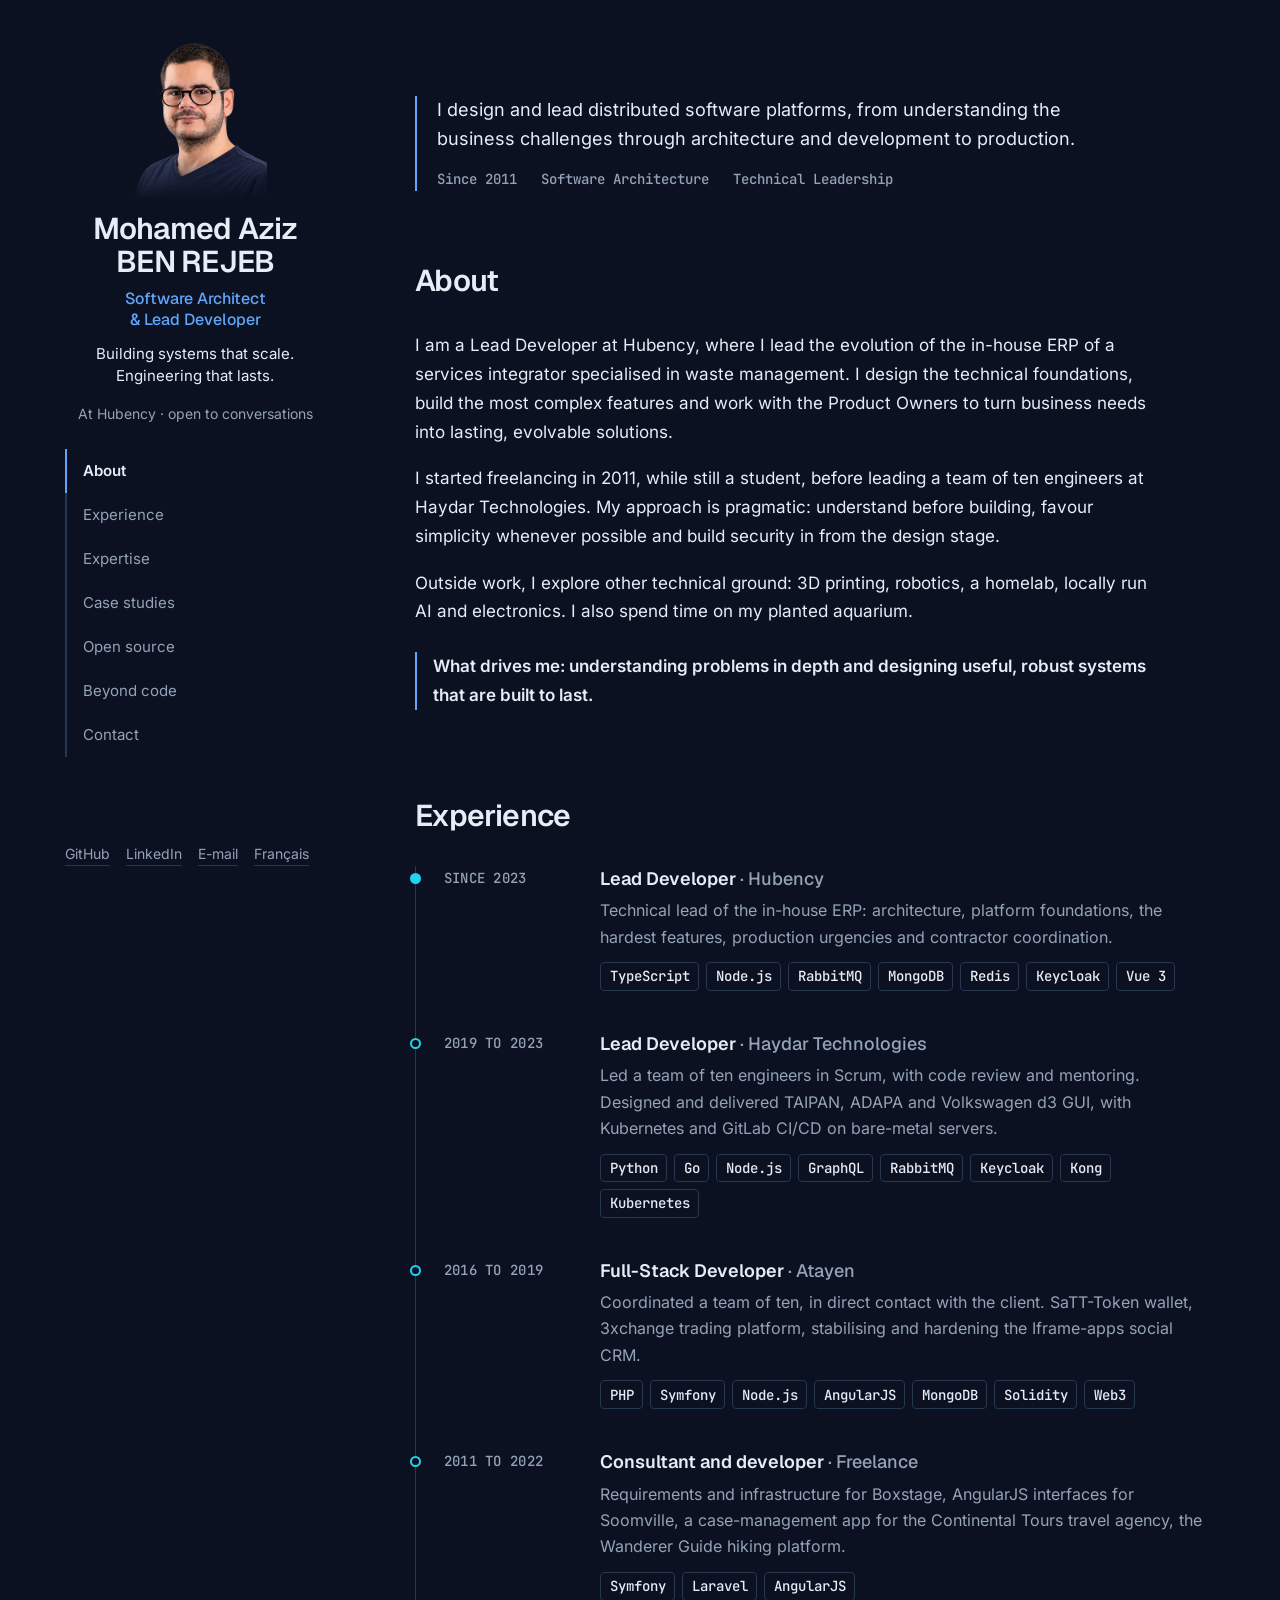
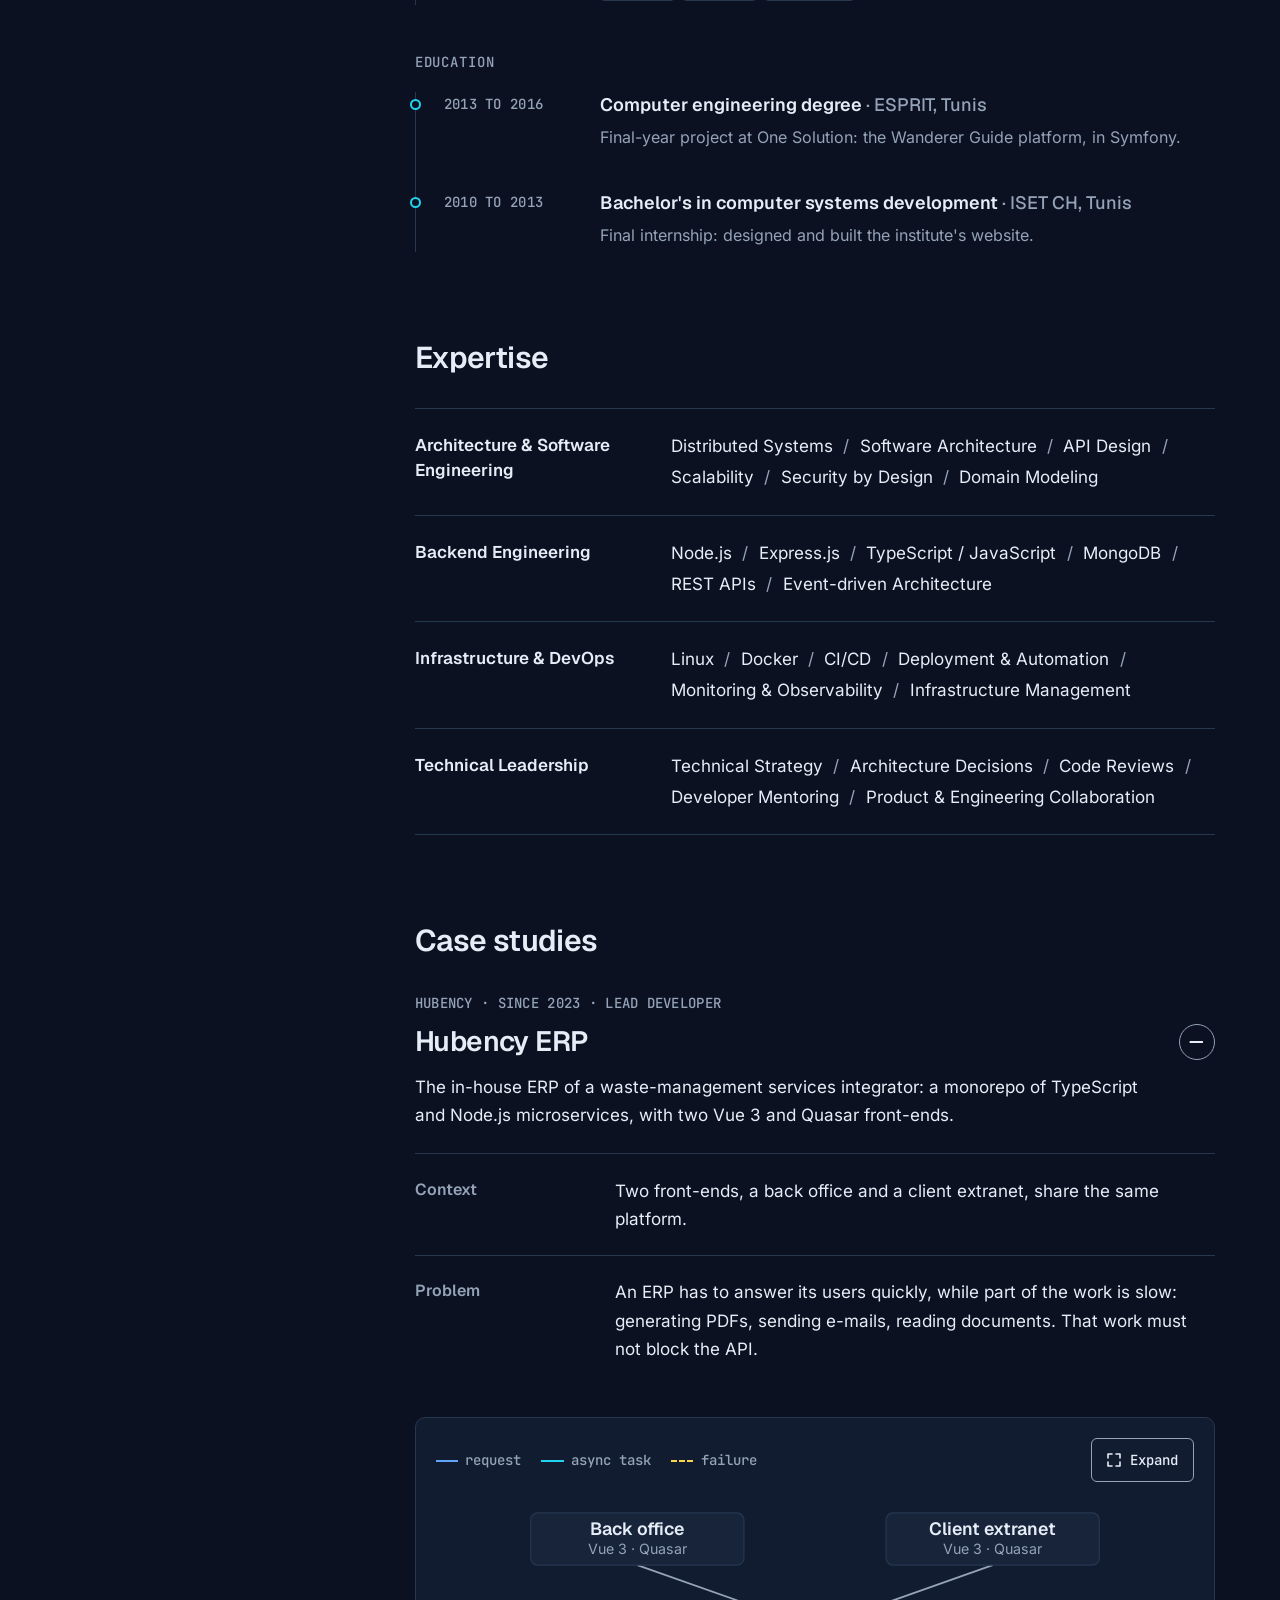
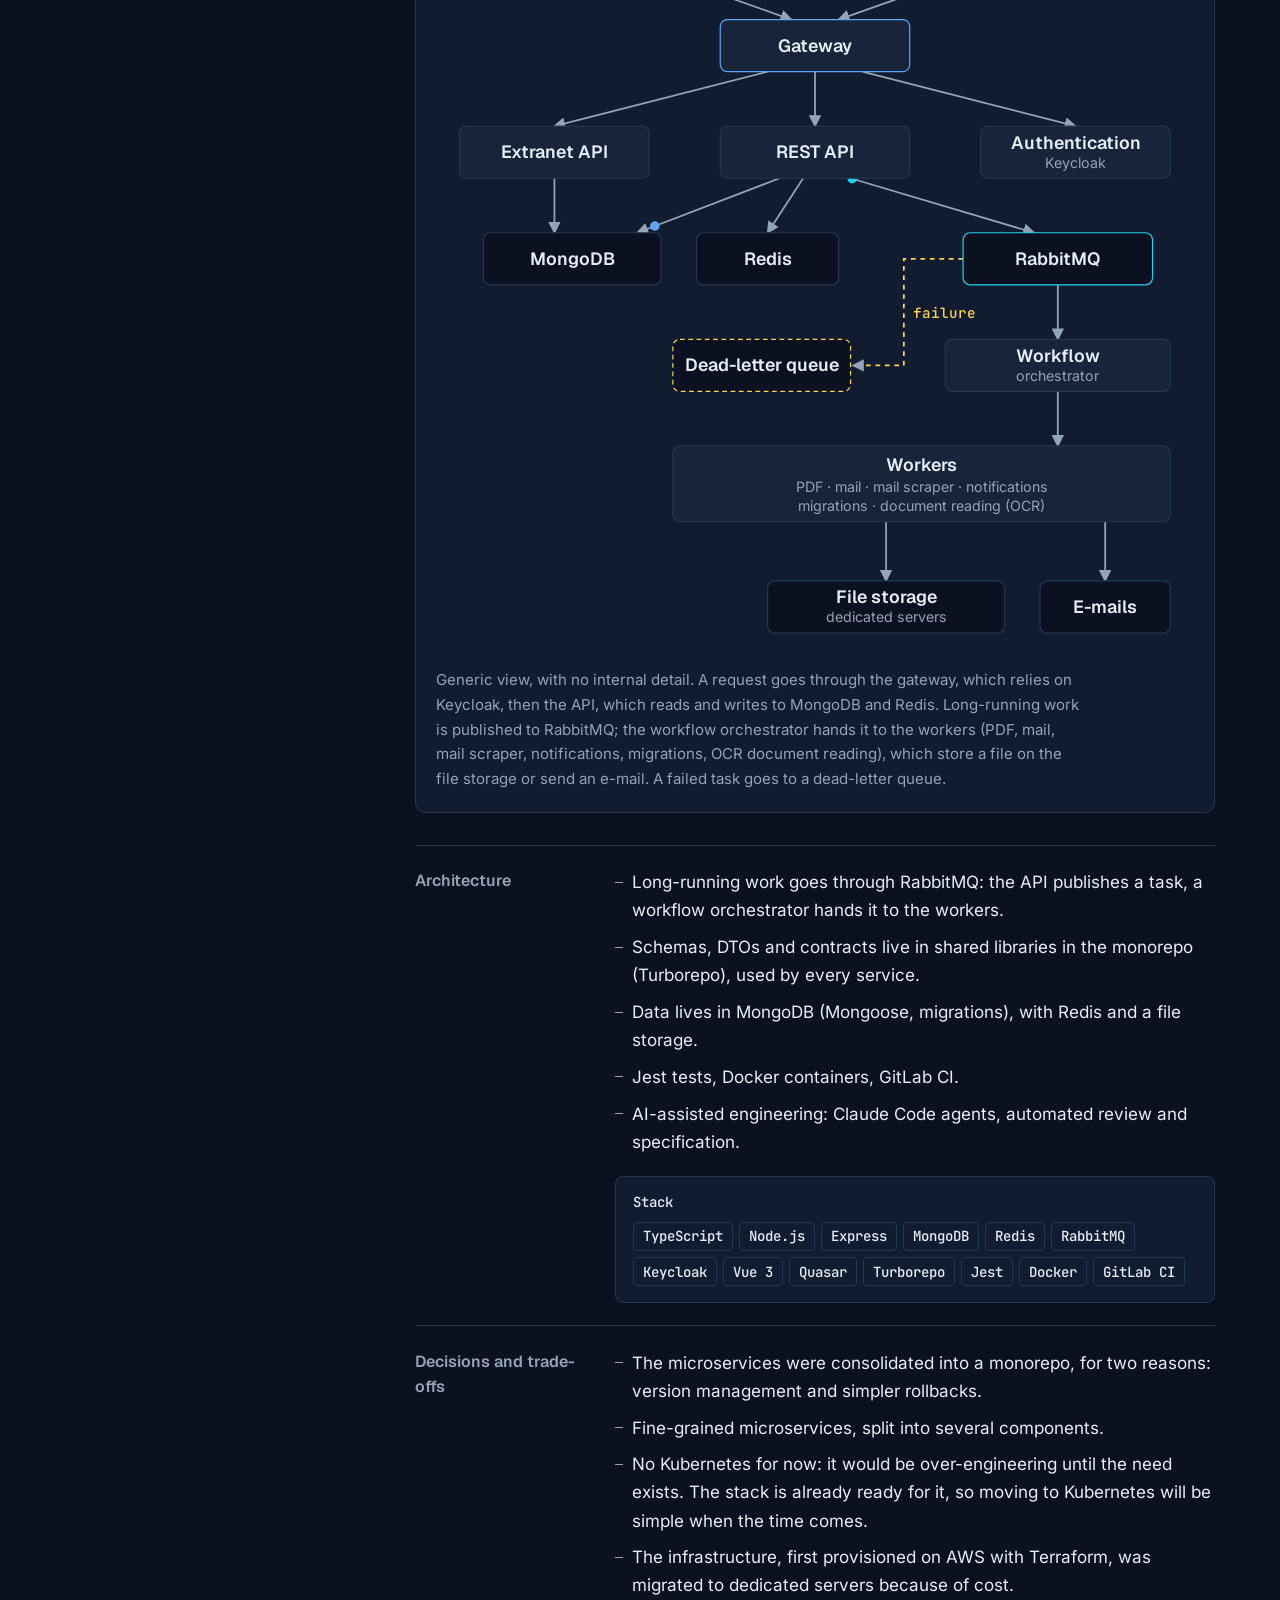
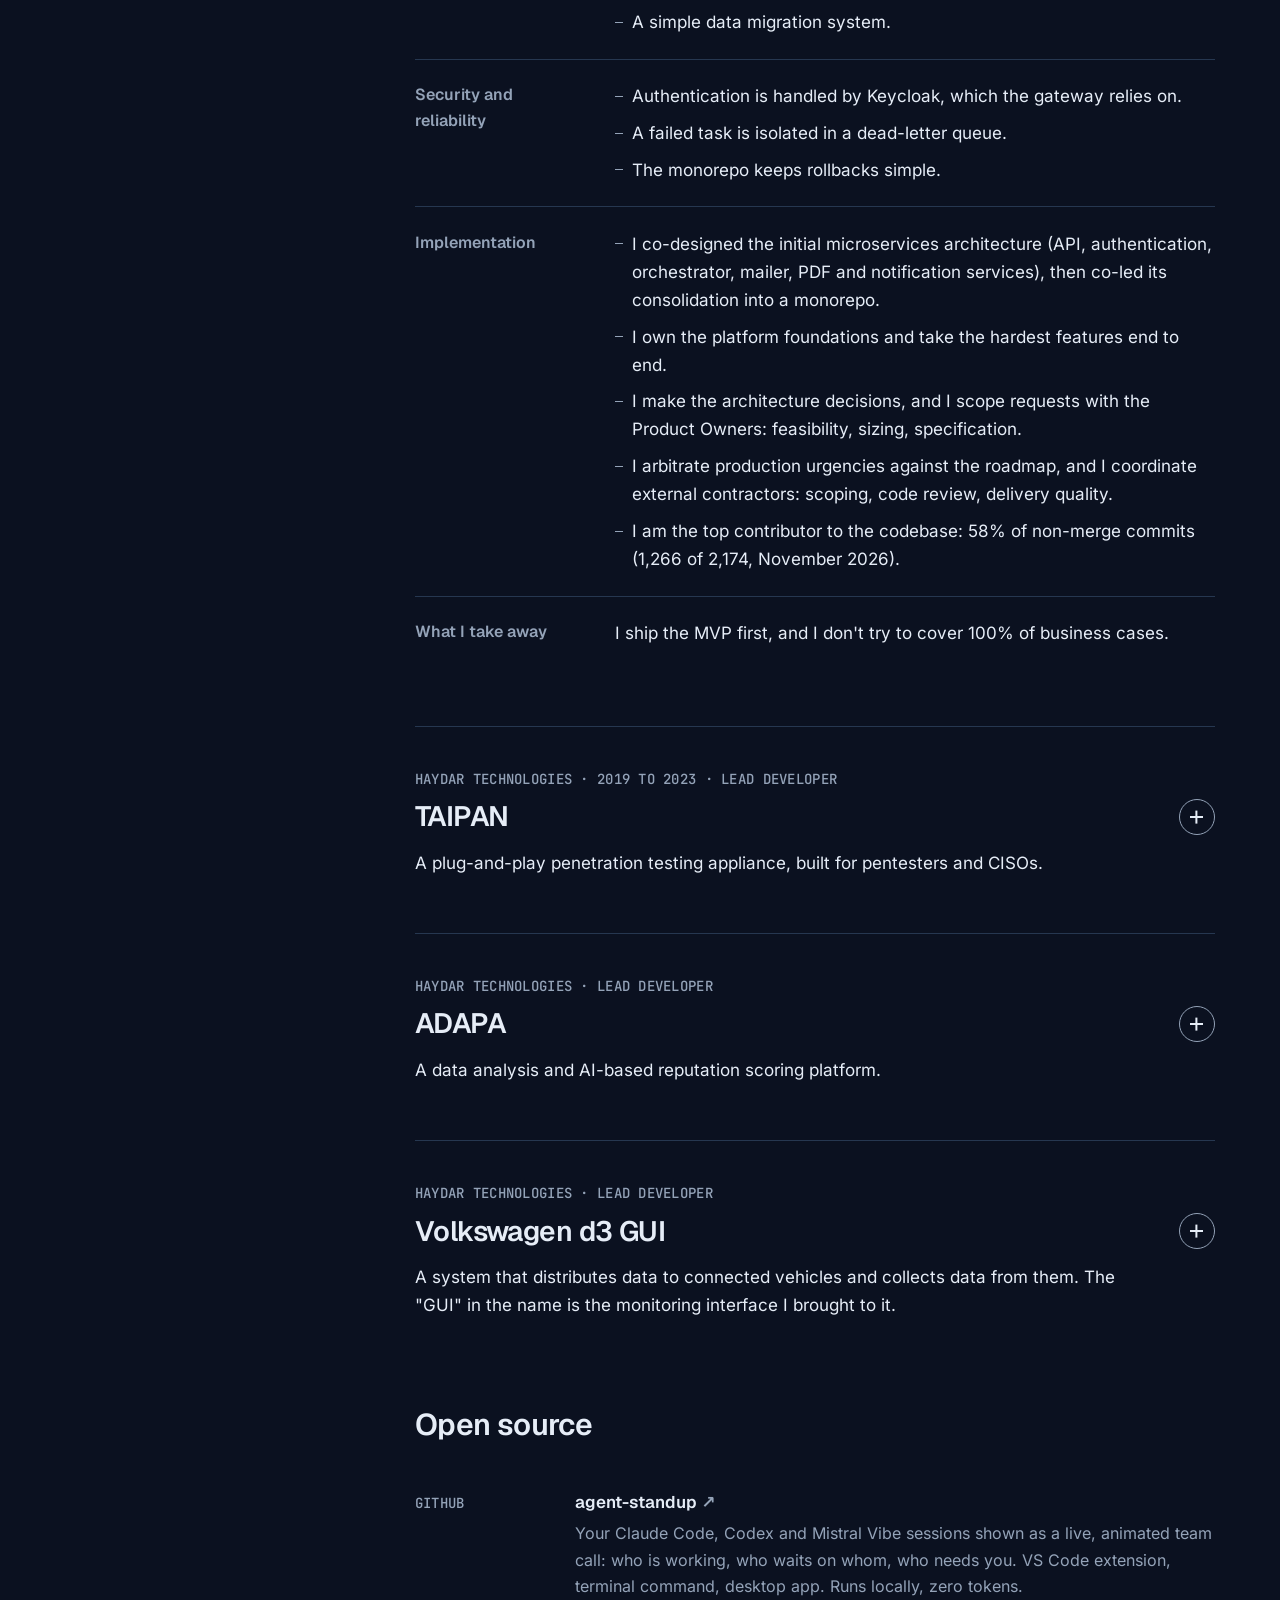
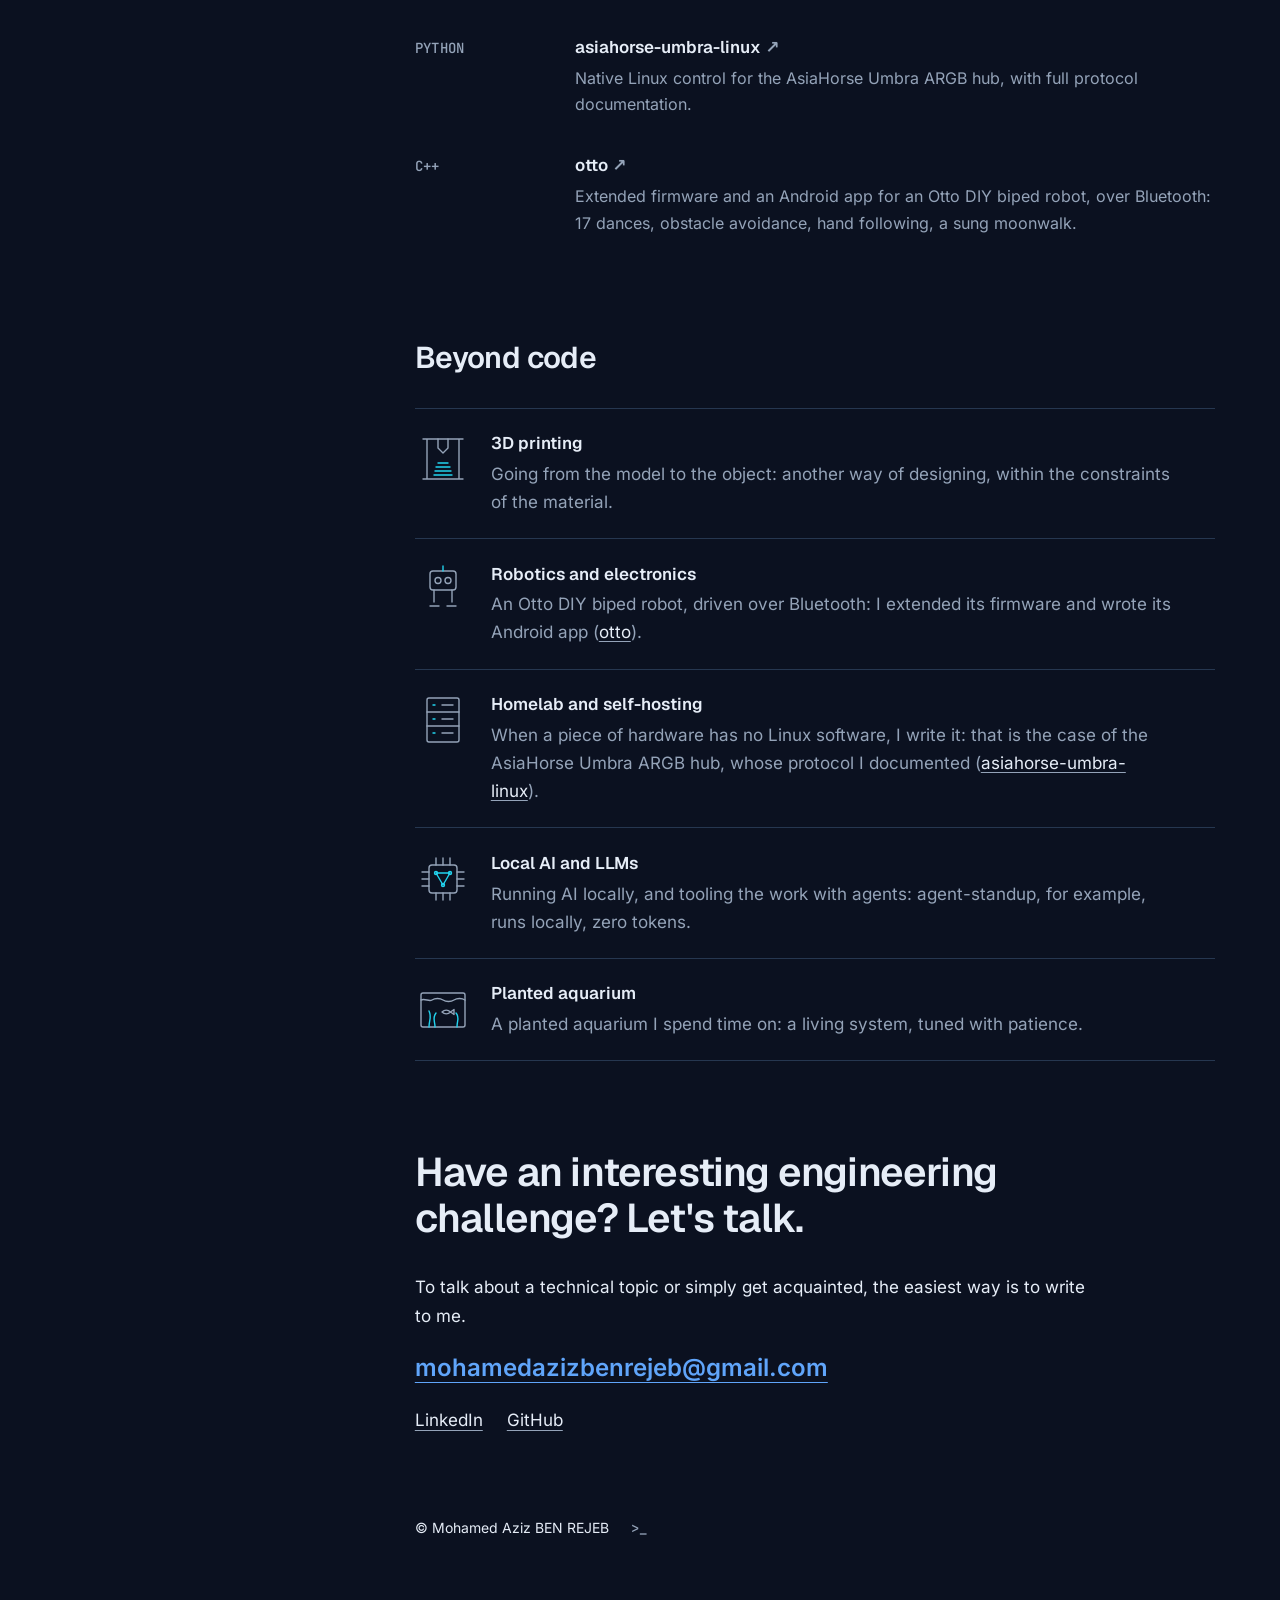
==== en/index.html @ cd6c84b9 "Site azizbr.fr" ====
<!doctype html> <html lang="en"> <head> <meta charset="utf-8"> <meta name="viewport" content="width=device-width,initial-scale=1"> <title>Mohamed Aziz BEN REJEB, Software Architect &amp; Lead Developer</title> <meta name="description" content="Software Architect &amp; Lead Developer based in Île-de-France, France. I design and lead distributed software platforms, from business challenges to production."> <link rel="canonical" href="https://azizbr.fr/en/"> <link rel="alternate" hreflang="fr" href="https://azizbr.fr/"> <link rel="alternate" hreflang="en" href="https://azizbr.fr/en/"> <link rel="alternate" hreflang="x-default" href="https://azizbr.fr/"> <meta property="og:type" content="website"> <meta property="og:locale" content="en_US"> <meta property="og:locale:alternate" content="fr_FR"> <meta property="og:url" content="https://azizbr.fr/en/"> <meta property="og:title" content="Mohamed Aziz BEN REJEB, Software Architect &amp; Lead Developer"> <meta property="og:description" content="Building systems that scale. Engineering that lasts. I design and lead distributed software platforms, from understanding the business challenges through architecture and development to production."> <meta property="og:image" content="https://azizbr.fr/img/og.png"> <meta property="og:image:width" content="1200"> <meta property="og:image:height" content="630"> <meta name="twitter:card" content="summary_large_image"> <meta name="theme-color" content="#0B1120"> <link rel="icon" href="../favicon.svg" type="image/svg+xml"> <link rel="preload" href="../fonts/inter.woff2" as="font" type="font/woff2" crossorigin> <link rel="stylesheet" href="../css/site.css"> <script>document.documentElement.classList.add("js")</script> <script type="module" src="../js/site.js"></script> <script type="application/ld+json"> {"@context":"https://schema.org","@type":"Person","name":"Mohamed Aziz BEN REJEB","jobTitle":"Software Architect & Lead Developer","url":"https://azizbr.fr/en/","email":"mailto:mohamedazizbenrejeb@gmail.com","address":{"@type":"PostalAddress","addressRegion":"Île-de-France","addressCountry":"FR"},"sameAs":["https://www.linkedin.com/in/mohamed-aziz-ben-rejeb","https://github.com/mohamedaziz"]} </script> </head> <body> <a class="evitement" href="#contenu">Skip to content</a> <div class="barre-mobile"> <a class="nom-court" href="#haut">Aziz BEN&nbsp;REJEB</a> <button class="menu" type="button" aria-expanded="false" aria-controls="sections">Menu</button> </div> <div class="page"> <header class="colonne-gauche" id="haut"> <img class="portrait" src="../img/portrait.webp" alt="Portrait of Mohamed Aziz BEN REJEB" width="360" height="400" fetchpriority="high"> <h1>Mohamed Aziz BEN&nbsp;REJEB</h1> <p class="titre">Software Architect &amp; Lead Developer</p> <p class="slogan">Building systems that scale. Engineering that lasts.</p> <p class="pitch">I design and lead distributed software platforms, from understanding the business challenges through architecture and development to production.</p> <ul class="reperes" aria-label="Milestones"><li>Since 2011</li><li>Software Architecture</li><li>Technical Leadership</li></ul> <p class="situation">At Hubency · open to conversations</p> <nav class="nav" aria-label="Sections"> <ul id="sections"> <li><a href="#a-propos">About</a></li> <li><a href="#experience">Experience</a></li> <li><a href="#expertise">Expertise</a></li> <li><a href="#etudes">Case studies</a></li> <li><a href="#open-source">Open source</a></li> <li><a href="#hors-code">Beyond code</a></li> <li><a href="#contact">Contact</a></li> </ul> </nav> <ul class="reseaux" aria-label="Find me"> <li><a href="https://github.com/mohamedaziz" rel="me"><span>GitHub</span></a></li> <li><a href="https://www.linkedin.com/in/mohamed-aziz-ben-rejeb" rel="me"><span>LinkedIn</span></a></li> <li><a href="mailto:mohamedazizbenrejeb@gmail.com"><span>E-mail</span></a></li> <li><a href="../" hreflang="fr" lang="fr"><span>Français</span></a></li> </ul> </header> <main id="contenu"> <div class="chapeau"> <p class="pitch">I design and lead distributed software platforms, from understanding the business challenges through architecture and development to production.</p> <ul class="reperes" aria-label="Milestones"><li>Since 2011</li><li>Software Architecture</li><li>Technical Leadership</li></ul> </div> <section id="a-propos" aria-labelledby="t-a-propos"> <h2 id="t-a-propos">About</h2> <div class="a-propos"> <div class="prose"> <p>I am a Lead Developer at Hubency, where I lead the evolution of the in-house ERP of a services integrator specialised in waste management. I design the technical foundations, build the most complex features and work with the Product Owners to turn business needs into lasting, evolvable solutions.</p> <p>I started freelancing in 2011, while still a student, before leading a team of ten engineers at Haydar Technologies. My approach is pragmatic: understand before building, favour simplicity whenever possible and build security in from the design stage.</p> <p>Outside work, I explore other technical ground: 3D printing, robotics, a homelab, locally run AI and electronics. I also spend time on my planted aquarium.</p> <p class="moteur">What drives me: understanding problems in depth and designing useful, robust systems that are built to last.</p> </div> </div> </section> <section id="experience" aria-labelledby="t-experience"> <h2 class="revele" id="t-experience">Experience</h2> <ol class="timeline"> <li class="etape revele"> <p class="dates">Since 2023</p> <div> <h3>Lead Developer <span class="org">· Hubency</span></h3> <p class="desc">Technical lead of the in-house ERP: architecture, platform foundations, the hardest features, production urgencies and contractor coordination.</p> <ul class="tags" aria-label="Technologies"><li>TypeScript</li><li>Node.js</li><li>RabbitMQ</li><li>MongoDB</li><li>Redis</li><li>Keycloak</li><li>Vue 3</li></ul> </div> </li> <li class="etape revele"> <p class="dates">2019 to 2023</p> <div> <h3>Lead Developer <span class="org">· Haydar Technologies</span></h3> <p class="desc">Led a team of ten engineers in Scrum, with code review and mentoring. Designed and delivered TAIPAN, ADAPA and Volkswagen d3 GUI, with Kubernetes and GitLab CI/CD on bare-metal servers.</p> <ul class="tags" aria-label="Technologies"><li>Python</li><li>Go</li><li>Node.js</li><li>GraphQL</li><li>RabbitMQ</li><li>Keycloak</li><li>Kong</li><li>Kubernetes</li></ul> </div> </li> <li class="etape revele"> <p class="dates">2016 to 2019</p> <div> <h3>Full-Stack Developer <span class="org">· Atayen</span></h3> <p class="desc">Coordinated a team of ten, in direct contact with the client. SaTT-Token wallet, 3xchange trading platform, stabilising and hardening the Iframe-apps social CRM.</p> <ul class="tags" aria-label="Technologies"><li>PHP</li><li>Symfony</li><li>Node.js</li><li>AngularJS</li><li>MongoDB</li><li>Solidity</li><li>Web3</li></ul> </div> </li> <li class="etape revele"> <p class="dates">2011 to 2022</p> <div> <h3>Consultant and developer <span class="org">· Freelance</span></h3> <p class="desc">Requirements and infrastructure for Boxstage, AngularJS interfaces for Soomville, a case-management app for the Continental Tours travel agency, the Wanderer Guide hiking platform.</p> <ul class="tags" aria-label="Technologies"><li>Symfony</li><li>Laravel</li><li>AngularJS</li></ul> </div> </li> </ol> <p class="sous-titre revele">Education</p> <ol class="timeline"> <li class="etape revele"> <p class="dates">2013 to 2016</p> <div> <h3>Computer engineering degree <span class="org">· ESPRIT, Tunis</span></h3> <p class="desc">Final-year project at One Solution: the Wanderer Guide platform, in Symfony.</p> </div> </li> <li class="etape revele"> <p class="dates">2010 to 2013</p> <div> <h3>Bachelor's in computer systems development <span class="org">· ISET CH, Tunis</span></h3> <p class="desc">Final internship: designed and built the institute's website.</p> </div> </li> </ol> </section> <section id="expertise" aria-labelledby="t-expertise"> <h2 class="revele" id="t-expertise">Expertise</h2> <div class="domaines"> <div class="domaine revele"> <h3>Architecture &amp; Software Engineering</h3> <ul class="savoirs"><li>Distributed Systems</li><li>Software Architecture</li><li>API Design</li><li>Scalability</li><li>Security by Design</li><li>Domain Modeling</li></ul> </div> <div class="domaine revele"> <h3>Backend Engineering</h3> <ul class="savoirs"><li>Node.js</li><li>Express.js</li><li>TypeScript / JavaScript</li><li>MongoDB</li><li>REST APIs</li><li>Event-driven Architecture</li></ul> </div> <div class="domaine revele"> <h3>Infrastructure &amp; DevOps</h3> <ul class="savoirs"><li>Linux</li><li>Docker</li><li>CI/CD</li><li>Deployment &amp; Automation</li><li>Monitoring &amp; Observability</li><li>Infrastructure Management</li></ul> </div> <div class="domaine revele"> <h3>Technical Leadership</h3> <ul class="savoirs"><li>Technical Strategy</li><li>Architecture Decisions</li><li>Code Reviews</li><li>Developer Mentoring</li><li>Product &amp; Engineering Collaboration</li></ul> </div> </div> </section> <section id="etudes" aria-labelledby="t-etudes"> <h2 class="revele" id="t-etudes">Case studies</h2> <article class="cas revele" aria-labelledby="t-erp"> <div class="cas-entete"> <span class="dates">Hubency · since 2023 · Lead Developer</span> <h3 id="t-erp"><button class="bascule" type="button" aria-expanded="true" aria-controls="cas-erp" data-ouvert>Hubency ERP<span class="signe" aria-hidden="true"></span></button></h3> <p>The in-house ERP of a waste-management services integrator: a monorepo of TypeScript and Node.js microservices, with two Vue&nbsp;3 and Quasar front-ends.</p> </div> <div class="cas-detail" id="cas-erp"> <div class="cas-interieur"> <div class="rubrique revele"> <h4>Context</h4> <div> <p>Two front-ends, a back office and a client extranet, share the same platform.</p> </div> </div> <div class="rubrique revele"> <h4>Problem</h4> <div> <p>An ERP has to answer its users quickly, while part of the work is slow: generating PDFs, sending e-mails, reading documents. That work must not block the API.</p> </div> </div> <figure class="schema revele"> <div class="schema-haut"> <div class="legende" aria-hidden="true"> <span class="l-req">request</span><span class="l-async">async task</span><span class="l-echec">failure</span> </div> <button class="agrandir" type="button" aria-haspopup="dialog" aria-controls="zoom" aria-describedby="erp-titre"><svg viewBox="0 0 16 16" aria-hidden="true" focusable="false"><path d="M2 6V2h4M10 2h4v4M14 10v4h-4M6 14H2v-4"/></svg>Expand</button> </div> <div class="schema-defile" tabindex="0" role="group" aria-labelledby="erp-titre"> <svg class="archi" viewBox="0 0 640 640" role="img" aria-labelledby="erp-titre erp-desc"> <title id="erp-titre">Generic architecture of the ERP</title> <desc id="erp-desc">The back office and the client extranet go through a gateway, which relies on the Keycloak authentication service and forwards to the REST and extranet APIs. The APIs read and write to MongoDB and Redis. For long-running work, the REST API publishes a task to RabbitMQ; a workflow orchestrator hands it to the PDF, mail, mail scraper, notification, migration and document reading (OCR) workers, which store files on the file storage or send the e-mails. A failed task goes to a dead-letter queue.</desc> <defs> <marker id="erp-fl" viewBox="0 0 8 8" refX="7" refY="4" markerWidth="7" markerHeight="7" orient="auto-start-reverse"><path d="M0 0 8 4 0 8z" fill="#94A3B8"/></marker> </defs> <g class="trajets"> <path id="erp-r-bo" d="M170 38 V60 L300 106 L320 150 V196 L290 240 L170 286 L115 308"/> <path id="erp-r-auth" d="M170 38 V60 L300 106 L360 150 L540 196 V218"/> <path id="erp-r-ext" d="M470 38 V60 L340 106 L280 150 L100 196 V308"/> <path id="erp-r-pdf" d="M320 218 L350 240 L505 286 L525 308 V498 L380 530 V602"/> <path id="erp-r-mail" d="M320 218 L350 240 L505 286 L525 308 V498 L565 530 V602"/> <path id="erp-r-echec" d="M525 308 H395 V398 H275"/> </g> <g class="liens" marker-end="url(#erp-fl)"> <path d="M170 60 L300 106"/><path d="M470 60 L340 106"/> <path d="M280 150 L100 196"/><path d="M320 150 V196"/><path d="M360 150 L540 196"/> <path d="M100 240 V286"/><path d="M290 240 L170 286"/><path d="M310 240 L280 286"/> <path d="M350 240 L505 286"/><path d="M525 330 V376"/><path d="M525 420 V466"/> <path d="M380 530 V580"/><path d="M565 530 V580"/> <path class="ech" d="M445 308 H395 V398 H352"/> </g> <text class="m g ech" x="403" y="358">failure</text> <g class="points"> <circle class="point" r="4" fill="#60A5FA"><animateMotion dur="6s" repeatCount="indefinite" keyPoints="0;1;1" keyTimes="0;.55;1" calcMode="linear"><mpath href="#erp-r-bo"/></animateMotion></circle> <circle class="point" r="4" fill="#60A5FA"><animateMotion dur="6s" repeatCount="indefinite" keyPoints="0;1;1" keyTimes="0;.35;1" calcMode="linear"><mpath href="#erp-r-auth"/></animateMotion></circle> <circle class="point" r="4" fill="#60A5FA"><animateMotion dur="6s" begin="-3s" repeatCount="indefinite" keyPoints="0;1;1" keyTimes="0;.5;1" calcMode="linear"><mpath href="#erp-r-ext"/></animateMotion></circle> <circle class="point" r="4" fill="#22D3EE"><animateMotion dur="7s" begin="-1.5s" repeatCount="indefinite" keyPoints="0;1;1" keyTimes="0;.6;1" calcMode="linear"><mpath href="#erp-r-pdf"/></animateMotion></circle> <circle class="point" r="4" fill="#22D3EE"><animateMotion dur="7s" begin="-4.5s" repeatCount="indefinite" keyPoints="0;1;1" keyTimes="0;.6;1" calcMode="linear"><mpath href="#erp-r-mail"/></animateMotion></circle> <circle class="point" r="4" fill="#FCD34D"><animateMotion dur="12s" begin="-6s" repeatCount="indefinite" keyPoints="0;1;1" keyTimes="0;.2;1" calcMode="linear"><mpath href="#erp-r-echec"/></animateMotion></circle> </g> <g> <rect class="n" x="80" y="16" width="180" height="44" rx="6"/><text class="t" x="170" y="35">Back office</text><text class="s" x="170" y="51">Vue 3 · Quasar</text> <rect class="n" x="380" y="16" width="180" height="44" rx="6"/><text class="t" x="470" y="35">Client extranet</text><text class="s" x="470" y="51">Vue 3 · Quasar</text> <rect class="n acc" x="240" y="106" width="160" height="44" rx="6"/><text class="t" x="320" y="133">Gateway</text> <rect class="n" x="20" y="196" width="160" height="44" rx="6"/><text class="t" x="100" y="223">Extranet API</text> <rect class="n" x="240" y="196" width="160" height="44" rx="6"/><text class="t" x="320" y="223">REST API</text> <rect class="n" x="460" y="196" width="160" height="44" rx="6"/><text class="t" x="540" y="215">Authentication</text><text class="s" x="540" y="231">Keycloak</text> <rect class="d" x="40" y="286" width="150" height="44" rx="6"/><text class="t" x="115" y="313">MongoDB</text> <rect class="d" x="220" y="286" width="120" height="44" rx="6"/><text class="t" x="280" y="313">Redis</text> <rect class="d asy" x="445" y="286" width="160" height="44" rx="6"/><text class="t" x="525" y="313">RabbitMQ</text> <rect class="d ech" x="200" y="376" width="150" height="44" rx="6"/><text class="t" x="275" y="403">Dead-letter queue</text> <rect class="n" x="430" y="376" width="190" height="44" rx="6"/><text class="t" x="525" y="395">Workflow</text><text class="s" x="525" y="411">orchestrator</text> <rect class="n" x="200" y="466" width="420" height="64" rx="6"/><text class="t" x="410" y="487">Workers</text><text class="s" x="410" y="505">PDF · mail · mail scraper · notifications</text><text class="s" x="410" y="521">migrations · document reading (OCR)</text> <rect class="d" x="280" y="580" width="200" height="44" rx="6"/><text class="t" x="380" y="599">File storage</text><text class="s" x="380" y="615">dedicated servers</text> <rect class="d" x="510" y="580" width="110" height="44" rx="6"/><text class="t" x="565" y="607">E-mails</text> </g> </svg> </div> <figcaption>Generic view, with no internal detail. A request goes through the gateway, which relies on Keycloak, then the API, which reads and writes to MongoDB and Redis. Long-running work is published to RabbitMQ; the workflow orchestrator hands it to the workers (PDF, mail, mail scraper, notifications, migrations, OCR document reading), which store a file on the file storage or send an e-mail. A failed task goes to a dead-letter queue.</figcaption> </figure> <div class="rubrique revele"> <h4>Architecture</h4> <div> <ul class="puces"> <li>Long-running work goes through RabbitMQ: the API publishes a task, a workflow orchestrator hands it to the workers.</li> <li>Schemas, DTOs and contracts live in shared libraries in the monorepo (Turborepo), used by every service.</li> <li>Data lives in MongoDB (Mongoose, migrations), with Redis and a file storage.</li> <li>Jest tests, Docker containers, GitLab CI.</li> <li>AI-assisted engineering: Claude Code agents, automated review and specification.</li> </ul> <div class="encadre"> <p class="encadre-titre">Stack</p> <ul class="tags" aria-label="Technologies"><li>TypeScript</li><li>Node.js</li><li>Express</li><li>MongoDB</li><li>Redis</li><li>RabbitMQ</li><li>Keycloak</li><li>Vue 3</li><li>Quasar</li><li>Turborepo</li><li>Jest</li><li>Docker</li><li>GitLab CI</li></ul> </div> </div> </div> <div class="rubrique revele"> <h4>Decisions and trade-offs</h4> <div> <ul class="puces"> <li>The microservices were consolidated into a monorepo, for two reasons: version management and simpler rollbacks.</li> <li>Fine-grained microservices, split into several components.</li> <li>No Kubernetes for now: it would be over-engineering until the need exists. The stack is already ready for it, so moving to Kubernetes will be simple when the time comes.</li> <li>The infrastructure, first provisioned on AWS with Terraform, was migrated to dedicated servers because of cost.</li> <li>A simple data migration system.</li> </ul> </div> </div> <div class="rubrique revele"> <h4>Security and reliability</h4> <div> <ul class="puces"> <li>Authentication is handled by Keycloak, which the gateway relies on.</li> <li>A failed task is isolated in a dead-letter queue.</li> <li>The monorepo keeps rollbacks simple.</li> </ul> </div> </div> <div class="rubrique revele"> <h4>Implementation</h4> <div> <ul class="puces"> <li>I co-designed the initial microservices architecture (API, authentication, orchestrator, mailer, PDF and notification services), then co-led its consolidation into a monorepo.</li> <li>I own the platform foundations and take the hardest features end to end.</li> <li>I make the architecture decisions, and I scope requests with the Product Owners: feasibility, sizing, specification.</li> <li>I arbitrate production urgencies against the roadmap, and I coordinate external contractors: scoping, code review, delivery quality.</li> <li>I am the top contributor to the codebase: 58% of non-merge commits (1,266 of 2,174, November 2026).</li> </ul> </div> </div> <div class="rubrique revele"> <h4>What I take away</h4> <div> <p>I ship the MVP first, and I don't try to cover 100% of business cases.</p> </div> </div> </div> </div> </article> <article class="cas revele" aria-labelledby="t-taipan"> <div class="cas-entete"> <span class="dates">Haydar Technologies · 2019 to 2023 · Lead Developer</span> <h3 id="t-taipan"><button class="bascule" type="button" aria-expanded="true" aria-controls="cas-taipan">TAIPAN<span class="signe" aria-hidden="true"></span></button></h3> <p>A plug-and-play penetration testing appliance, built for pentesters and CISOs.</p> </div> <div class="cas-detail" id="cas-taipan"> <div class="cas-interieur"> <div class="rubrique revele"> <h4>Problem</h4> <div> <p>Give pentesters and CISOs a ready-to-use penetration test: an appliance you plug in, driven from a web interface, with attack engines that can also run remotely, on other machines. Each of those engines has to be authenticated individually.</p> </div> </div> <figure class="schema revele"> <div class="schema-haut"> <div class="legende" aria-hidden="true"> <span class="l-req">request</span><span class="l-async">MQTT message</span> </div> <button class="agrandir" type="button" aria-haspopup="dialog" aria-controls="zoom" aria-describedby="taipan-titre"><svg viewBox="0 0 16 16" aria-hidden="true" focusable="false"><path d="M2 6V2h4M10 2h4v4M14 10v4h-4M6 14H2v-4"/></svg>Expand</button> </div> <div class="schema-defile" tabindex="0" role="group" aria-labelledby="taipan-titre"> <svg class="archi" viewBox="0 0 640 416" role="img" aria-labelledby="taipan-titre taipan-desc"> <title id="taipan-titre">TAIPAN architecture</title> <desc id="taipan-desc">The web interface and the core, in Flask. The core uses Redis for caching and attack engine sessions, and the MongoDB and PostgreSQL databases. It exchanges with the agents in both directions, three of them on the diagram, through an MQTT broker. Each agent carries attack engines, can run remotely on another machine and has its own certificate.</desc> <defs> <marker id="taipan-fl" viewBox="0 0 8 8" refX="7" refY="4" markerWidth="7" markerHeight="7" orient="auto-start-reverse"><path d="M0 0 8 4 0 8z" fill="#94A3B8"/></marker> </defs> <g class="trajets"> <path id="taipan-r-req" d="M320 38 V128 H532"/> <path id="taipan-r-redis" d="M320 128 H108"/> <path id="taipan-r-a1" d="M320 128 V228 L108 342"/> <path id="taipan-r-a2" d="M320 128 V342"/> <path id="taipan-r-a3" d="M532 342 L320 228 V128"/> </g> <g class="liens" marker-end="url(#taipan-fl)"> <path d="M320 60 V106"/> <g marker-start="url(#taipan-fl)"> <path d="M240 128 H200"/><path d="M400 128 H440"/><path d="M320 150 V206"/> <path d="M280 250 L108 306"/><path d="M320 250 V306"/><path d="M360 250 L532 306"/> </g> </g> <text class="m g asy" x="330" y="183">MQTT</text> <g class="points"> <circle class="point" r="4" fill="#60A5FA"><animateMotion dur="5s" repeatCount="indefinite" keyPoints="0;1;1" keyTimes="0;.5;1" calcMode="linear"><mpath href="#taipan-r-req"/></animateMotion></circle> <circle class="point" r="4" fill="#60A5FA"><animateMotion dur="5s" begin="-2.5s" repeatCount="indefinite" keyPoints="0;1;1" keyTimes="0;.3;1" calcMode="linear"><mpath href="#taipan-r-redis"/></animateMotion></circle> <circle class="point" r="4" fill="#22D3EE"><animateMotion dur="6s" repeatCount="indefinite" keyPoints="0;1;1" keyTimes="0;.5;1" calcMode="linear"><mpath href="#taipan-r-a1"/></animateMotion></circle> <circle class="point" r="4" fill="#22D3EE"><animateMotion dur="6s" begin="-2s" repeatCount="indefinite" keyPoints="0;1;1" keyTimes="0;.5;1" calcMode="linear"><mpath href="#taipan-r-a2"/></animateMotion></circle> <circle class="point" r="4" fill="#22D3EE"><animateMotion dur="6s" begin="-4s" repeatCount="indefinite" keyPoints="0;1;1" keyTimes="0;.5;1" calcMode="linear"><mpath href="#taipan-r-a3"/></animateMotion></circle> </g> <g> <rect class="n" x="240" y="16" width="160" height="44" rx="6"/><text class="t" x="320" y="35">Web interface</text><text class="s" x="320" y="51">Flask · front end</text> <rect class="n acc" x="240" y="106" width="160" height="44" rx="6"/><text class="t" x="320" y="125">Core</text><text class="s" x="320" y="141">Flask · back end</text> <rect class="d" x="16" y="106" width="184" height="44" rx="6"/><text class="t" x="108" y="125">Redis</text><text class="s" x="108" y="141">cache · engine sessions</text> <rect class="d" x="440" y="106" width="184" height="44" rx="6"/><text class="t" x="532" y="125">Databases</text><text class="s" x="532" y="141">MongoDB · PostgreSQL</text> <rect class="d asy" x="240" y="206" width="160" height="44" rx="6"/><text class="t" x="320" y="233">MQTT broker</text> <rect class="n" x="16" y="306" width="184" height="72" rx="6"/><text class="t" x="108" y="328">Agent 1</text><text class="s" x="108" y="345">attack engines</text><rect class="badge" x="50" y="353" width="116" height="18" rx="9"/><text class="m cert" x="108" y="366">certificate 1</text> <rect class="n" x="228" y="306" width="184" height="72" rx="6"/><text class="t" x="320" y="328">Agent 2</text><text class="s" x="320" y="345">attack engines</text><rect class="badge" x="262" y="353" width="116" height="18" rx="9"/><text class="m cert" x="320" y="366">certificate 2</text> <rect class="n" x="440" y="306" width="184" height="72" rx="6"/><text class="t" x="532" y="328">Agent 3</text><text class="s" x="532" y="345">attack engines</text><rect class="badge" x="474" y="353" width="116" height="18" rx="9"/><text class="m cert" x="532" y="366">certificate 3</text> <text class="s" x="320" y="404">Agents can run remotely, on other machines.</text> </g> </svg> </div> <figcaption>Overview. The web interface and the core are written in Flask; the core relies on Redis (caching and attack engine sessions) and on MongoDB and PostgreSQL. It exchanges with the agents through an MQTT broker, in both directions. Each agent carries attack engines, can run remotely on another machine and has its own certificate.</figcaption> </figure> <div class="rubrique revele"> <h4>Architecture</h4> <div> <ul class="puces"> <li>The architecture is close to the ERP's, but the workers are agents, which can run remotely on other machines.</li> <li>The agents communicate over MQTT.</li> <li>Redis handles caching and session management for the attack engines; data lives in MongoDB and PostgreSQL.</li> </ul> <div class="encadre"> <p class="encadre-titre">Stack</p> <ul class="tags" aria-label="Technologies"><li>Python</li><li>Flask</li><li>MQTT</li><li>Redis</li><li>RabbitMQ</li><li>MongoDB</li><li>PostgreSQL</li><li>Docker</li><li>Harbor</li><li>GitLab CI</li></ul> </div> </div> </div> <div class="rubrique revele"> <h4>Security and reliability</h4> <div> <ul class="puces"> <li>The whole system is managed with certificates: each agent has its own certificate.</li> <li>Security best practices are applied in the code: prepared statements, data encoding, input validation, access control, logging.</li> </ul> </div> </div> <div class="rubrique revele"> <h4>Implementation</h4> <div> <ul class="puces"> <li>I designed the whole system: the infrastructure, whose rollout I led, and the workflows.</li> <li>I built the application core in Flask, front end and back end, and the attack engines.</li> <li>I built the back office for managing clients and licences.</li> <li>I set up the production, test and development environments, with GitLab CI/CD and Harbor on bare-metal servers.</li> <li>I supervised the outsourced migration to a new version: specifications, acceptance testing and delivery quality follow-up.</li> <li>I coordinated the team: splitting work, assigning tasks, code review.</li> </ul> </div> </div> </div> </div> </article> <article class="cas revele" aria-labelledby="t-adapa"> <div class="cas-entete"> <span class="dates">Haydar Technologies · Lead Developer</span> <h3 id="t-adapa"><button class="bascule" type="button" aria-expanded="true" aria-controls="cas-adapa">ADAPA<span class="signe" aria-hidden="true"></span></button></h3> <p>A data analysis and AI-based reputation scoring platform.</p> </div> <div class="cas-detail" id="cas-adapa"> <div class="cas-interieur"> <div class="rubrique revele"> <h4>Problem</h4> <div> <p>Computing a reputation with AI means collecting data with crawlers, then analysing it: work spread across several workers, which has to be coordinated and tracked.</p> </div> </div> <figure class="schema revele"> <div class="schema-haut"> <div class="legende" aria-hidden="true"> <span class="l-req">request</span><span class="l-async">async task</span> </div> <button class="agrandir" type="button" aria-haspopup="dialog" aria-controls="zoom" aria-describedby="adapa-titre"><svg viewBox="0 0 16 16" aria-hidden="true" focusable="false"><path d="M2 6V2h4M10 2h4v4M14 10v4h-4M6 14H2v-4"/></svg>Expand</button> </div> <div class="schema-defile" tabindex="0" role="group" aria-labelledby="adapa-titre"> <svg class="archi" viewBox="0 0 640 552" role="img" aria-labelledby="adapa-titre adapa-desc"> <title id="adapa-titre">ADAPA architecture</title> <desc id="adapa-desc">On a bare-metal Kubernetes cluster, the React interface authenticates with Keycloak (OpenID) and goes through the Kong API gateway, configured with Keycloak, to reach the Node.js and Express API. The API publishes work to RabbitMQ; the orchestrator hands each worker, crawler or analysis, its tasks. A microservice tracks, computes and stores crawler statistics in the MongoDB and PostgreSQL databases. Grafana and Prometheus handle monitoring.</desc> <defs> <marker id="adapa-fl" viewBox="0 0 8 8" refX="7" refY="4" markerWidth="7" markerHeight="7" orient="auto-start-reverse"><path d="M0 0 8 4 0 8z" fill="#94A3B8"/></marker> </defs> <rect class="cadre" x="8" y="8" width="624" height="536" rx="10"/> <text class="m g" x="24" y="31">Kubernetes cluster · bare metal</text> <g class="trajets"> <path id="adapa-r-req" d="M320 66 V242"/> <path id="adapa-r-auth" d="M320 154 H540 V110"/> <path id="adapa-r-crawl" d="M320 242 V330 H540 L480 352 L380 396 L320 418 H114 V506"/> <path id="adapa-r-analyse" d="M320 242 V330 H540 V418"/> </g> <g class="liens" marker-end="url(#adapa-fl)"> <path d="M320 88 V132"/><path d="M400 66 H540 V88"/><path d="M400 154 H540 V132"/> <path d="M320 176 V220"/><path d="M320 264 V308"/><path d="M400 330 H456"/> <path d="M480 352 L380 396"/><path d="M540 352 V396"/> <path d="M240 418 H204"/><path d="M114 440 V484"/> </g> <g class="points"> <circle class="point" r="4" fill="#60A5FA"><animateMotion dur="5s" repeatCount="indefinite" keyPoints="0;1;1" keyTimes="0;.4;1" calcMode="linear"><mpath href="#adapa-r-req"/></animateMotion></circle> <circle class="point" r="4" fill="#60A5FA"><animateMotion dur="5s" begin="-2.5s" repeatCount="indefinite" keyPoints="0;1;1" keyTimes="0;.35;1" calcMode="linear"><mpath href="#adapa-r-auth"/></animateMotion></circle> <circle class="point" r="4" fill="#22D3EE"><animateMotion dur="8s" begin="-1s" repeatCount="indefinite" keyPoints="0;1;1" keyTimes="0;.7;1" calcMode="linear"><mpath href="#adapa-r-crawl"/></animateMotion></circle> <circle class="point" r="4" fill="#22D3EE"><animateMotion dur="8s" begin="-5s" repeatCount="indefinite" keyPoints="0;1;1" keyTimes="0;.45;1" calcMode="linear"><mpath href="#adapa-r-analyse"/></animateMotion></circle> </g> <g> <rect class="n" x="240" y="44" width="160" height="44" rx="6"/><text class="t" x="320" y="63">Interface</text><text class="s" x="320" y="79">React</text> <rect class="n" x="456" y="88" width="168" height="44" rx="6"/><text class="t" x="540" y="107">Authentication</text><text class="s" x="540" y="123">Keycloak · OpenID</text> <rect class="n acc" x="240" y="132" width="160" height="44" rx="6"/><text class="t" x="320" y="151">API gateway</text><text class="s" x="320" y="167">Kong</text> <rect class="d" x="24" y="132" width="180" height="44" rx="6"/><text class="t" x="114" y="151">Monitoring</text><text class="s" x="114" y="167">Grafana · Prometheus</text> <rect class="n" x="240" y="220" width="160" height="44" rx="6"/><text class="t" x="320" y="239">API</text><text class="s" x="320" y="255">Node.js · Express</text> <rect class="d asy" x="240" y="308" width="160" height="44" rx="6"/><text class="t" x="320" y="335">RabbitMQ</text> <rect class="n" x="456" y="308" width="168" height="44" rx="6"/><text class="t" x="540" y="327">Orchestrator</text><text class="s" x="540" y="343">hands out tasks</text> <rect class="n" x="240" y="396" width="160" height="44" rx="6"/><text class="t" x="320" y="415">Crawlers</text><text class="s" x="320" y="431">workers</text> <rect class="n" x="456" y="396" width="168" height="44" rx="6"/><text class="t" x="540" y="415">Analysis</text><text class="s" x="540" y="431">workers</text> <rect class="n" x="24" y="396" width="180" height="44" rx="6"/><text class="t" x="114" y="415">Crawler</text><text class="s" x="114" y="431">statistics</text> <rect class="d" x="24" y="484" width="180" height="44" rx="6"/><text class="t" x="114" y="503">Databases</text><text class="s" x="114" y="519">MongoDB · PostgreSQL</text> </g> </svg> </div> <figcaption>Overview, on a bare-metal Kubernetes cluster. The React interface authenticates with Keycloak (OpenID) and goes through the Kong API gateway, configured with Keycloak, to reach the API. The API publishes work to RabbitMQ; the orchestrator hands each worker, crawler or analysis, its tasks. A microservice tracks, computes and stores crawler statistics. Grafana and Prometheus handle monitoring.</figcaption> </figure> <div class="rubrique revele"> <h4>Architecture</h4> <div> <ul class="puces"> <li>An agent-style architecture as early as 2020, in the form of the time: an orchestrator hands each worker its tasks, through RabbitMQ.</li> <li>Authentication relies on Keycloak, as the OpenID provider, configured with the Kong API gateway.</li> <li>The API adds a layer on top of Express, organised following clean architecture.</li> <li>Crawler statistics have their own microservice.</li> <li>Data lives in MongoDB and PostgreSQL; monitoring runs on Grafana and Prometheus.</li> </ul> <div class="encadre"> <p class="encadre-titre">Stack</p> <ul class="tags" aria-label="Technologies"><li>Node.js</li><li>Express</li><li>Python</li><li>React</li><li>RabbitMQ</li><li>Keycloak</li><li>Kong</li><li>MongoDB</li><li>PostgreSQL</li><li>Kubernetes</li><li>Harbor</li><li>Grafana</li><li>Prometheus</li></ul> </div> </div> </div> <div class="rubrique revele"> <h4>Implementation</h4> <div> <ul class="puces"> <li>I wrote the Software Requirements Specification (SRS) and designed the solution in UML: functional analysis, technical architecture, components to build.</li> <li>I designed and implemented the overall architecture: microservices, message broker, workers and workflows.</li> <li>I built the API, a layer on top of Express (Node.js) following clean architecture, and a Python library for connecting to RabbitMQ and managing queues.</li> <li>I built the orchestrator that hands each worker its tasks, and a microservice that tracks, computes and stores crawler statistics.</li> <li>I laid the foundations of the React interface: Keycloak authentication, menu, pages, routes, main forms and workflows.</li> <li>I set up the Kubernetes cluster on bare-metal servers, the Harbor registry for Docker images and the manifests for each release.</li> </ul> </div> </div> </div> </div> </article> <article class="cas revele" aria-labelledby="t-vw"> <div class="cas-entete"> <span class="dates">Haydar Technologies · Lead Developer</span> <h3 id="t-vw"><button class="bascule" type="button" aria-expanded="true" aria-controls="cas-vw">Volkswagen d3 GUI<span class="signe" aria-hidden="true"></span></button></h3> <p>A system that distributes data to connected vehicles and collects data from them. The "GUI" in the name is the monitoring interface I brought to it.</p> </div> <div class="cas-detail" id="cas-vw"> <div class="cas-interieur"> <div class="rubrique revele"> <h4>Context</h4> <div> <p>The backend that distributes and collects connected-vehicle data is spread across several clusters and servers.</p> </div> </div> <div class="rubrique revele"> <h4>Problem</h4> <div> <p>Monitoring it called for a monitoring interface, an API to feed it, and authenticated exchanges between servers.</p> </div> </div> <figure class="schema revele"> <div class="schema-haut"> <div class="legende" aria-hidden="true"> <span class="l-req">request</span><span class="l-async">server-to-server authentication (ZeroMQ)</span> </div> <button class="agrandir" type="button" aria-haspopup="dialog" aria-controls="zoom" aria-describedby="vw-titre"><svg viewBox="0 0 16 16" aria-hidden="true" focusable="false"><path d="M2 6V2h4M10 2h4v4M14 10v4h-4M6 14H2v-4"/></svg>Expand</button> </div> <div class="schema-defile" tabindex="0" role="group" aria-labelledby="vw-titre"> <svg class="archi" viewBox="0 0 640 468" role="img" aria-labelledby="vw-titre vw-desc"> <title id="vw-titre">Volkswagen d3 GUI architecture</title> <desc id="vw-desc">The React monitoring interface queries the GraphQL API, split into microservices (Apollo, Express, Node.js), which talks to the backend services of the data distribution and collection system. Those services are spread across several Kubernetes clusters, and the servers authenticate with each other over ZeroMQ. A reverse-engineered module was rewritten in Go.</desc> <defs> <marker id="vw-fl" viewBox="0 0 8 8" refX="7" refY="4" markerWidth="7" markerHeight="7" orient="auto-start-reverse"><path d="M0 0 8 4 0 8z" fill="#94A3B8"/></marker> </defs> <rect class="cadre" x="16" y="180" width="608" height="272" rx="10"/> <text class="m g" x="32" y="440">data distribution and collection system (backend)</text> <rect class="cadre" x="40" y="220" width="264" height="112" rx="8"/> <text class="m g" x="56" y="322">Kubernetes cluster</text> <rect class="cadre" x="336" y="220" width="264" height="112" rx="8"/> <text class="m g" x="352" y="322">Kubernetes cluster</text> <g class="trajets"> <path id="vw-r-1" d="M320 38 V126 L250 148 L172 256 V278"/> <path id="vw-r-2" d="M320 38 V126 L390 148 L468 256 V278"/> <path id="vw-r-zmq" d="M172 278 H468"/> <path id="vw-r-zmq2" d="M468 278 H172"/> </g> <g class="liens" marker-end="url(#vw-fl)"> <path d="M320 60 V104"/><path d="M250 148 L172 256"/><path d="M390 148 L468 256"/> <path d="M280 278 H360" marker-start="url(#vw-fl)"/> </g> <text class="m asy" x="320" y="268">ZeroMQ</text> <g class="points"> <circle class="point" r="4" fill="#60A5FA"><animateMotion dur="5s" repeatCount="indefinite" keyPoints="0;1;1" keyTimes="0;.6;1" calcMode="linear"><mpath href="#vw-r-1"/></animateMotion></circle> <circle class="point" r="4" fill="#60A5FA"><animateMotion dur="5s" begin="-2.5s" repeatCount="indefinite" keyPoints="0;1;1" keyTimes="0;.6;1" calcMode="linear"><mpath href="#vw-r-2"/></animateMotion></circle> <circle class="point" r="4" fill="#22D3EE"><animateMotion dur="4s" repeatCount="indefinite" keyPoints="0;1;1" keyTimes="0;.45;1" calcMode="linear"><mpath href="#vw-r-zmq"/></animateMotion></circle> <circle class="point" r="4" fill="#22D3EE"><animateMotion dur="4s" begin="-2s" repeatCount="indefinite" keyPoints="0;1;1" keyTimes="0;.45;1" calcMode="linear"><mpath href="#vw-r-zmq2"/></animateMotion></circle> </g> <g> <rect class="n" x="200" y="16" width="240" height="44" rx="6"/><text class="t" x="320" y="35">Monitoring interface</text><text class="s" x="320" y="51">React</text> <rect class="n acc" x="130" y="104" width="380" height="44" rx="6"/><text class="t" x="320" y="123">GraphQL API</text><text class="s" x="320" y="139">microservices · Apollo · Express · Node.js</text> <rect class="n" x="64" y="256" width="216" height="44" rx="6"/><text class="t" x="172" y="283">Backend services</text> <rect class="n" x="360" y="256" width="216" height="44" rx="6"/><text class="t" x="468" y="283">Backend services</text> <text class="s" x="320" y="354">server-to-server authentication over ZeroMQ</text> <rect class="d" x="200" y="368" width="240" height="48" rx="6"/><text class="t" x="320" y="388">Module rewritten in Go</text><text class="s" x="320" y="405">after reverse engineering</text> </g> </svg> </div> <figcaption>Overview. The React monitoring interface queries the GraphQL API, split into microservices (Apollo, Express, Node.js), which talks to the backend services of the data distribution and collection system. Those services are spread across several Kubernetes clusters, and the servers authenticate with each other over ZeroMQ. A reverse-engineered part of the application was rewritten in Go.</figcaption> </figure> <div class="rubrique revele"> <h4>Architecture</h4> <div> <ul class="puces"> <li>The whole API is built as GraphQL microservices, with Apollo on Express and Node.js.</li> <li>The microservices are spread across several Kubernetes clusters.</li> <li>The reverse-engineered part was rewritten in Go.</li> <li>Data lives in MongoDB; infrastructure is handled with Terraform and Ansible.</li> </ul> <div class="encadre"> <p class="encadre-titre">Stack</p> <ul class="tags" aria-label="Technologies"><li>React</li><li>GraphQL</li><li>Apollo</li><li>Node.js</li><li>Express</li><li>Go</li><li>ZeroMQ</li><li>MongoDB</li><li>Kubernetes</li><li>Terraform</li><li>Ansible</li></ul> </div> </div> </div> <div class="rubrique revele"> <h4>Security and reliability</h4> <div> <ul class="puces"> <li>Servers authenticate with each other over ZeroMQ.</li> <li>The Kubernetes clusters are secured following best practices.</li> </ul> </div> </div> <div class="rubrique revele"> <h4>Implementation</h4> <div> <ul class="puces"> <li>I brought the front end used to monitor the backend: that is the "GUI" in the name.</li> <li>I did the overall design of the application, and implemented the microservices architecture, defining where each component runs across the clusters and servers.</li> <li>I built the entire API as GraphQL microservices (Apollo, Express, Node.js), and the React foundations: menu, data tables, main pages.</li> <li>I built the server-to-server authentication over ZeroMQ, and applied security best practices to the Kubernetes clusters.</li> <li>I reverse-engineered part of the application and rewrote it in Go.</li> <li>Code review, refactoring and bug fixing; team coordination, splitting work and assigning tasks.</li> </ul> </div> </div> </div> </div> </article> </section> <section id="open-source" aria-labelledby="t-open-source"> <h2 class="revele" id="t-open-source">Open source</h2> <ul class="lignes"> <li class="ligne revele"> <p class="dates">GitHub</p> <div> <h3><a class="etendu" href="https://github.com/mohamedaziz/agent-standup">agent-standup<span class="fleche" aria-hidden="true">↗</span></a></h3> <p class="desc">Your Claude Code, Codex and Mistral Vibe sessions shown as a live, animated team call: who is working, who waits on whom, who needs you. VS Code extension, terminal command, desktop app. Runs locally, zero tokens.</p> </div> </li> <li class="ligne revele"> <p class="dates">Python</p> <div> <h3><a class="etendu" href="https://github.com/mohamedaziz/asiahorse-umbra-linux">asiahorse-umbra-linux<span class="fleche" aria-hidden="true">↗</span></a></h3> <p class="desc">Native Linux control for the AsiaHorse Umbra ARGB hub, with full protocol documentation.</p> </div> </li> <li class="ligne revele"> <p class="dates">C++</p> <div> <h3><a class="etendu" href="https://github.com/mohamedaziz/otto">otto<span class="fleche" aria-hidden="true">↗</span></a></h3> <p class="desc">Extended firmware and an Android app for an Otto DIY biped robot, over Bluetooth: 17 dances, obstacle avoidance, hand following, a sung moonwalk.</p> </div> </li> </ul> </section> <section id="hors-code" aria-labelledby="t-hors-code"> <h2 class="revele" id="t-hors-code">Beyond code</h2> <ul class="interets"> <li class="interet revele"> <svg viewBox="0 0 56 56" aria-hidden="true" focusable="false"><path d="M8 8h40M12 8v40M44 8v40M8 48h40"/><path d="M23 8v9l5 5 5-5V8"/><path class="acc" d="M19 44h18M20 40h16M21 36h14M23 32h10"/></svg> <div> <h3>3D printing</h3> <p>Going from the model to the object: another way of designing, within the constraints of the material.</p> </div> </li> <li class="interet revele"> <svg viewBox="0 0 56 56" aria-hidden="true" focusable="false"><rect x="15" y="9" width="26" height="19" rx="3"/><circle cx="23" cy="18.5" r="3"/><circle cx="33" cy="18.5" r="3"/><path d="M19 28v12M37 28v12M15 44h9M32 44h9"/><path class="acc" d="M28 9V4"/></svg> <div> <h3>Robotics and electronics</h3> <p>An Otto DIY biped robot, driven over Bluetooth: I extended its firmware and wrote its Android app (<a href="https://github.com/mohamedaziz/otto">otto</a>).</p> </div> </li> <li class="interet revele"> <svg viewBox="0 0 56 56" aria-hidden="true" focusable="false"><rect x="12" y="6" width="32" height="44" rx="2"/><path d="M12 20h32M12 34h32M27 13h11M27 27h11M27 41h11"/><path class="acc" d="M18 13h2M18 27h2M18 41h2"/></svg> <div> <h3>Homelab and self-hosting</h3> <p>When a piece of hardware has no Linux software, I write it: that is the case of the AsiaHorse Umbra ARGB hub, whose protocol I documented (<a href="https://github.com/mohamedaziz/asiahorse-umbra-linux">asiahorse-umbra-linux</a>).</p> </div> </li> <li class="interet revele"> <svg viewBox="0 0 56 56" aria-hidden="true" focusable="false"><rect x="14" y="14" width="28" height="28" rx="3"/><path d="M21 7v7M28 7v7M35 7v7M21 42v7M28 42v7M35 42v7M7 21h7M7 28h7M7 35h7M42 21h7M42 28h7M42 35h7"/><path class="acc" d="M21 22l7 12 7-12M21 22h14"/><circle class="acc" cx="21" cy="22" r="1.5"/><circle class="acc" cx="35" cy="22" r="1.5"/><circle class="acc" cx="28" cy="34" r="1.5"/></svg> <div> <h3>Local AI and LLMs</h3> <p>Running AI locally, and tooling the work with agents: agent-standup, for example, runs locally, zero tokens.</p> </div> </li> <li class="interet revele"> <svg viewBox="0 0 56 56" aria-hidden="true" focusable="false"><rect x="6" y="12" width="44" height="34" rx="2"/><path d="M6 19c4-2 8 2 11 0s8-2 11 0 8 2 11 0 8-2 11 0"/><path class="acc" d="M14 46c0-7 3-10 0-16M20 46c0-6-3-9 1-14M42 46c0-7 3-9-1-14"/><path d="M27 31c2.5-2.5 6-2.5 8.5 0-2.5 2.5-6 2.5-8.5 0zM35.5 31l3.5-2.5v5z"/></svg> <div> <h3>Planted aquarium</h3> <p>A planted aquarium I spend time on: a living system, tuned with patience.</p> </div> </li> </ul> </section> <section id="contact" class="contact" aria-labelledby="t-contact"> <h2 class="revele" id="t-contact">Have an interesting engineering challenge? Let's talk.</h2> <p>To talk about a technical topic or simply get acquainted, the easiest way is to write to me.</p> <a class="courriel" href="mailto:mohamedazizbenrejeb@gmail.com">mohamedazizbenrejeb@gmail.com</a> <ul class="contact-liens" aria-label="Elsewhere"> <li><a href="https://www.linkedin.com/in/mohamed-aziz-ben-rejeb" rel="me">LinkedIn</a></li> <li><a href="https://github.com/mohamedaziz" rel="me">GitHub</a></li> </ul> <p class="pied">© Mohamed Aziz BEN REJEB <button class="oeuf" type="button" aria-label="Open the terminal" aria-haspopup="dialog" aria-controls="terminal">&gt;_</button></p> </section> </main> </div> <dialog class="zoom" id="zoom" aria-labelledby="zoom-titre"> <div class="zoom-barre"> <p id="zoom-titre">Diagram</p> <button class="terminal-fermer zoom-fermer" type="button" aria-label="Close the diagram"><span aria-hidden="true">×</span></button> </div> <div class="zoom-corps" tabindex="0" role="group" aria-labelledby="zoom-titre"></div> </dialog> <dialog class="terminal" id="terminal" aria-labelledby="terminal-titre"> <div class="terminal-barre"> <p id="terminal-titre">aziz@azizbr.fr: ~</p> <button class="terminal-fermer" type="button" aria-label="Close the terminal"><span aria-hidden="true">×</span></button> </div> <div class="terminal-sortie" id="terminal-sortie" role="log" aria-live="polite" aria-label="Terminal output"></div> <form class="terminal-ligne" id="terminal-form"> <label for="terminal-saisie"><span aria-hidden="true">$</span><span class="lecteur">Command</span></label> <input id="terminal-saisie" type="text" maxlength="80" autocomplete="off" autocapitalize="off" spellcheck="false" enterkeyhint="send"> </form> </dialog> </body> </html>
---- css/site.css ----
@font-face{font-family:Inter;src:url(../fonts/inter.woff2)format("woff2");font-weight:100 900;font-display:swap}@font-face{font-family:Geist;src:url(../fonts/geist.woff2)format("woff2");font-weight:100 900;font-display:swap}@font-face{font-family:JetBrains Mono;src:url(../fonts/jetbrains-mono.woff2)format("woff2");font-weight:100 800;font-display:swap}:root{--fond:#0b1120;--surface:#111c30;--surface-2:#17243a;--texte:#e6edf7;--doux:#94a3b8;--accent:#60a5fa;--cyan:#22d3ee;--ligne:#263750;--async:var(--cyan);--echec:#fcd34d;--titres:"Geist",system-ui,sans-serif;--sans:"Inter",system-ui,sans-serif;--mono:"JetBrains Mono",ui-monospace,Menlo,Consolas,monospace;--ease:cubic-bezier(.22,.61,.36,1);--d-court:.2s;--d-moyen:.35s;--d-entree:.5s}*,:before,:after{box-sizing:border-box}html{scroll-behavior:smooth}body{background:var(--fond);color:var(--texte);font:400 1.0625rem/1.65 var(--sans);-webkit-font-smoothing:antialiased;margin:0}a{color:inherit}:focus-visible{outline:2px solid var(--accent);outline-offset:3px;border-radius:4px}h1,h2,h3,h4,p,ul,figure,blockquote{margin:0}h1,h2,h3,h4{font-family:var(--titres)}ul{padding:0;list-style:none}.evitement{z-index:10;background:var(--accent);color:var(--fond);border-radius:6px;padding:.7rem 1rem;font-weight:600;text-decoration:none;position:absolute;top:-5rem;left:1rem}.evitement:focus{top:1rem}.page{width:min(800px,100% - 2.5rem);margin-inline:auto}.colonne-gauche{text-align:center;padding:2.5rem 0 1rem}main{min-width:0;padding-bottom:5rem}@media (width>=1024px){.page{grid-template-columns:260px minmax(0,800px);justify-content:center;column-gap:clamp(3rem,7vw,7rem);width:auto;padding-inline:2.5rem;display:grid}.colonne-gauche{overscroll-behavior:contain;scrollbar-width:thin;scrollbar-color:var(--ligne)transparent;flex-direction:column;height:100dvh;padding:2.5rem 0 1.5rem;display:flex;position:sticky;top:0;overflow-y:auto}main{padding-top:6rem}}.portrait{object-fit:cover;object-position:top;width:144px;height:160px;margin:0 auto .75rem;display:block;-webkit-mask-image:linear-gradient(#000 72%,#0000);mask-image:linear-gradient(#000 72%,#0000)}.colonne-gauche :is(h1,.titre,.slogan,.pitch){text-wrap:balance}h1{letter-spacing:-.025em;font-size:1.875rem;font-weight:600;line-height:1.1}.titre{font:500 1rem/1.35 var(--titres);color:var(--accent);margin-top:.6rem}.slogan{color:var(--texte);margin-top:.75rem;font-size:.9375rem;line-height:1.5}.pitch{color:var(--doux);margin-top:.75rem;font-size:.9375rem;line-height:1.55}.reperes{font:500 .875rem/1.65 var(--mono);color:var(--doux);margin-top:.9rem}.situation{color:var(--doux);margin-top:.9rem;font-size:.875rem}.nav{text-align:left;margin-top:1.5rem}.nav ul{position:relative}.nav a{border-left:2px solid var(--ligne);min-height:44px;color:var(--doux);transition:color var(--d-court)var(--ease);align-items:center;padding-left:1rem;font-size:.9375rem;text-decoration:none;display:flex}.nav a:hover{color:var(--texte)}.nav a[aria-current=true]{color:var(--texte);font-weight:600}@media (width>=1024px){.nav ul:before{content:"";width:2px;height:var(--indic-h,44px);background:var(--accent);transform:translateY(var(--indic-y,0px));transition:transform var(--d-moyen)var(--ease);position:absolute;top:0;left:0}html:not(.js) .nav ul:before{display:none}}.reseaux{flex-wrap:wrap;justify-content:center;gap:0 1rem;margin-top:1rem;display:flex}@media (width>=1024px){.reseaux{justify-content:flex-start;margin-top:auto;padding-top:.75rem}}.reseaux a{min-height:44px;color:var(--doux);transition:color var(--d-court)var(--ease);align-items:center;font-size:.875rem;text-decoration:none;display:inline-flex}.reseaux a:hover{color:var(--texte)}.reseaux a span{border-bottom:1px solid var(--ligne);position:relative}.reseaux a span:after{content:"";background:var(--accent);transform-origin:0;height:1px;transition:transform var(--d-court)var(--ease);position:absolute;bottom:-1px;left:0;right:0;transform:scaleX(0)}.reseaux a:hover span:after,.reseaux a:focus-visible span:after{transform:scaleX(1)}.barre-mobile{z-index:20;background:var(--fond);border-bottom:1px solid var(--ligne);justify-content:space-between;align-items:center;gap:1rem;height:56px;padding:0 1.25rem;display:flex;position:sticky;top:0}.nom-court{min-height:44px;font:600 1rem var(--titres);letter-spacing:-.01em;align-items:center;text-decoration:none;display:inline-flex}.menu{border:1px solid var(--doux);min-width:44px;min-height:44px;color:var(--texte);font:500 .9375rem var(--sans);cursor:pointer;background:0 0;border-radius:6px;align-items:center;gap:.6rem;padding:0 .9rem;display:inline-flex}.menu:before{content:"";width:16px;height:8px;transition:transform var(--d-court)var(--ease);border-block:2px solid}.menu[aria-expanded=true]{border-color:var(--accent);color:var(--accent)}html:not(.js) .menu{display:none}@media (width<=1023px){.js .nav{z-index:19;background:var(--surface);border-bottom:1px solid var(--doux);max-height:calc(100dvh - 56px);margin:0;padding:.75rem 1.25rem 1.25rem;display:none;position:fixed;top:56px;left:0;right:0;overflow-y:auto}.js.menu-ouvert .nav{display:block}.nav a{min-height:48px;font-size:1rem}.nav a[aria-current=true]{border-left-color:var(--accent)}.js .colonne-gauche>.nav{animation:none}}@media (width>=1024px){.barre-mobile{display:none}}.chapeau{display:none}@media (width>=1024px) and (height<=1199px){.colonne-gauche .pitch,.colonne-gauche .reperes{display:none}.chapeau{border-left:2px solid var(--accent);margin-bottom:4.5rem;padding-left:1.25rem;display:block}.chapeau .pitch{max-width:62ch;color:var(--texte);margin:0;font-size:1.125rem;line-height:1.6}.chapeau .reperes{flex-wrap:wrap;gap:.25rem 1.5rem;margin-top:.9rem;display:flex}}@media (width>=1024px) and (height<=860px){.colonne-gauche{padding-top:1.25rem;padding-bottom:.75rem}.portrait{width:90px;height:100px;margin-bottom:.4rem}h1{font-size:1.5rem}.titre,.slogan,.situation{margin-top:.4rem}.nav{margin-top:.6rem}.reseaux{padding-top:.25rem}main{padding-top:4rem}}main>section{padding-top:5.5rem}main>section:first-of-type{padding-top:0}main>section{scroll-margin-top:5rem}@media (width>=1024px){main>section{scroll-margin-top:2rem}}h2{letter-spacing:-.02em;margin-bottom:2rem;font-size:clamp(1.5rem,1.2rem + 1vw,1.875rem);font-weight:600;line-height:1.2}.prose{max-width:68ch}.prose p{color:var(--texte);font-size:1.0625rem;line-height:1.7}.prose p+p{margin-top:1.1rem}.prose .moteur{border-left:2px solid var(--accent);margin-top:1.6rem;padding-left:1rem;font-weight:600}.lignes{gap:.25rem;display:grid}.ligne{transition:background-color var(--d-court)var(--ease),opacity var(--d-court)var(--ease);border-radius:8px;gap:.25rem 1.5rem;margin-inline:-1rem;padding:1rem;display:grid;position:relative}@media (width>=640px){.ligne{grid-template-columns:8.5rem 1fr}}@media (hover:hover){.lignes:hover .ligne{opacity:.55}.lignes .ligne:hover,.lignes .ligne:focus-within{opacity:1;background:var(--surface)}}.dates{font:500 .875rem/1.75 var(--mono);letter-spacing:.02em;color:var(--doux);text-transform:uppercase}.ligne h3{font-size:1.0625rem;font-weight:600;line-height:1.4}.ligne h3 .org{color:var(--doux);font-weight:500}.ligne p.desc{color:var(--doux);margin-top:.35rem;font-size:1rem}.tags{flex-wrap:wrap;gap:.4rem;margin-top:.75rem;display:flex}.tags li{font:500 .875rem/1 var(--mono);color:var(--texte);border:1px solid var(--ligne);transition:border-color var(--d-court)var(--ease);border-radius:4px;padding:.4rem .55rem}.ligne:hover .tags li,.etape:hover .tags li{border-color:var(--doux)}.sous-titre{font:500 .875rem/1.4 var(--mono);letter-spacing:.06em;text-transform:uppercase;color:var(--doux);margin:3rem 0 1.25rem}.ligne a.etendu{text-decoration:none}.ligne a.etendu:after{content:"";border-radius:8px;position:absolute;inset:0}.ligne a.etendu:focus-visible{outline:none}.ligne:has(a.etendu:focus-visible){outline:2px solid var(--accent);outline-offset:2px}.ligne a.etendu .fleche{color:var(--doux);transition:transform var(--d-court)var(--ease),color var(--d-court)var(--ease);margin-left:.3rem;display:inline-block}.ligne:hover a.etendu .fleche{color:var(--accent);transform:translate(2px,-2px)}.timeline{margin:0;padding:0;list-style:none}.etape{border-left:1px solid var(--ligne);gap:.2rem 1.75rem;padding:0 0 2.5rem 1.75rem;display:grid;position:relative}.etape:last-child{padding-bottom:.25rem}.etape:before{content:"";border:2px solid var(--cyan);background:var(--fond);width:11px;height:11px;transition:background-color var(--d-court)var(--ease);border-radius:50%;position:absolute;top:.45rem;left:-6px}.timeline:first-of-type .etape:first-child:before,.etape:hover:before{background:var(--cyan)}@media (width>=640px){.etape{grid-template-columns:8rem 1fr}}.etape h3{font-size:1.125rem;font-weight:600;line-height:1.4}.etape h3 .org{color:var(--doux);font-weight:500}.etape p.desc{max-width:62ch;color:var(--doux);margin-top:.4rem;font-size:1rem}.domaines{border-top:1px solid var(--ligne)}.domaine{border-bottom:1px solid var(--ligne);gap:.6rem 2rem;padding:1.5rem 0;display:grid}@media (width>=768px){.domaine{grid-template-columns:14rem 1fr}}.domaine h3{font-size:1.0625rem;font-weight:600;line-height:1.45}.savoirs{color:var(--texte);flex-wrap:wrap;gap:.3rem 0;line-height:1.55;display:flex}.savoirs li:not(:last-child):after{content:"/";color:var(--doux);margin:0 .65rem}.interets{border-top:1px solid var(--ligne)}.interet{border-bottom:1px solid var(--ligne);grid-template-columns:3.5rem 1fr;align-items:start;gap:1.25rem;padding:1.4rem 0;display:grid}.interet svg{fill:none;width:56px;height:56px;stroke:var(--doux);stroke-width:1.4px;stroke-linecap:round;stroke-linejoin:round}.interet svg .acc{stroke:var(--cyan)}.interet h3{font-size:1.0625rem;font-weight:600;line-height:1.45}.interet p{max-width:62ch;color:var(--doux);margin-top:.25rem}.interet a{color:var(--texte);text-underline-offset:3px;text-decoration-color:var(--doux)}.interet a:hover{color:var(--accent)}.cas+.cas{border-top:1px solid var(--ligne);margin-top:3.5rem;padding-top:2.5rem}.cas-entete .dates{margin-bottom:.25rem;display:block}.cas-entete h3{letter-spacing:-.02em;font-size:1.75rem;font-weight:600;line-height:1.2}.cas-entete p{max-width:68ch;color:var(--texte);margin-top:.6rem}.bascule{width:100%;min-height:44px;color:inherit;font:inherit;letter-spacing:inherit;text-align:left;cursor:pointer;transition:color var(--d-court)var(--ease);background:0 0;border:0;justify-content:space-between;align-items:center;gap:1rem;padding:0;display:flex}.bascule:hover{color:var(--accent)}.signe{border:1px solid var(--doux);border-radius:50%;flex:none;width:2.25rem;height:2.25rem;position:relative}.signe:before,.signe:after{content:"";width:.8rem;height:2px;transition:transform var(--d-moyen)var(--ease);background:currentColor;margin:-1px 0 0 -.4rem;position:absolute;top:50%;left:50%}.signe:after{transform:rotate(90deg)}.bascule[aria-expanded=true] .signe:before,.bascule[aria-expanded=true] .signe:after{transform:rotate(180deg)}html:not(.js) .bascule{cursor:default}html:not(.js) .signe{display:none}.js .cas-detail{grid-template-rows:1fr;display:grid}.js .cas-interieur{min-height:0;overflow:hidden}.js .cas-detail.ferme{visibility:hidden;grid-template-rows:0fr}.js .cas-detail.anime{transition:grid-template-rows var(--d-moyen)var(--ease),visibility 0s}.js .cas-detail.anime.ferme{transition:grid-template-rows var(--d-moyen)var(--ease),visibility 0s var(--d-moyen)}.schema{background:var(--surface);border:1px solid var(--ligne);border-radius:10px;margin:2rem 0;padding:clamp(.75rem,2vw,1.25rem)}.schema-haut{flex-wrap:wrap;justify-content:space-between;align-items:center;gap:.5rem 1rem;margin-bottom:.75rem;display:flex}.schema-defile{overscroll-behavior-x:contain;border-radius:6px;overflow-x:auto}.schema figcaption{max-width:72ch;color:var(--doux);margin-top:1rem;font-size:.9375rem}.legende{font:500 .875rem/1.6 var(--mono);color:var(--doux);flex-wrap:wrap;gap:.25rem 1.25rem;display:flex}.legende span:before{content:"";vertical-align:middle;border-top:2px solid;width:1.4rem;height:0;margin-right:.45rem;display:inline-block}.legende .l-req:before{border-color:var(--accent)}.legende .l-async:before{border-color:var(--async)}.legende .l-echec:before{border-color:var(--echec);border-top-style:dashed}.agrandir{border:1px solid var(--doux);min-height:44px;color:var(--texte);font:500 .875rem var(--mono);cursor:pointer;transition:border-color var(--d-court)var(--ease),color var(--d-court)var(--ease);background:0 0;border-radius:6px;align-items:center;gap:.5rem;padding:0 .9rem;display:inline-flex}.agrandir:hover{border-color:var(--accent);color:var(--accent)}.agrandir svg{fill:none;stroke:currentColor;stroke-width:1.6px;stroke-linecap:round;stroke-linejoin:round;width:16px;height:16px}html:not(.js) .agrandir{display:none}.archi{width:100%;min-width:750px;height:auto;display:block}.archi text{text-anchor:middle}.archi .n{fill:var(--surface-2);stroke:var(--ligne)}.archi .d{fill:var(--fond);stroke:var(--ligne)}.archi .acc{stroke:var(--accent)}.archi .asy{stroke:var(--async)}.archi .ech{stroke:var(--echec);stroke-dasharray:4 3}.archi .cadre{fill:none;stroke:var(--doux);stroke-dasharray:6 4}.archi .badge{fill:var(--fond);stroke:var(--accent)}.archi .t{font:600 15px var(--titres);fill:var(--texte)}.archi .s{font:400 12px var(--sans);fill:var(--doux)}.archi .m{font:500 12px var(--mono);fill:var(--doux)}.archi text.g{text-anchor:start}.archi text.asy{fill:var(--async);stroke:none}.archi text.ech{fill:var(--echec);stroke:none}.archi text.cert{fill:var(--accent)}.archi .liens{fill:none;stroke:var(--doux);stroke-width:1.5px}.archi .liens .ech{stroke:var(--echec);stroke-dasharray:4 4}.archi .trajets{fill:none;stroke:none}.zoom{border:1px solid var(--ligne);background:var(--fond);width:calc(100vw - 2rem);max-width:1500px;height:calc(100dvh - 2rem);max-height:none;color:var(--texte);border-radius:12px;padding:0}.zoom[open]{flex-direction:column;display:flex}.zoom::backdrop{background:#0b1120e0}.zoom-barre{border-bottom:1px solid var(--ligne);background:var(--surface);justify-content:space-between;align-items:center;gap:1rem;padding-left:1.25rem;display:flex}.zoom-barre p{font:600 1rem/1.3 var(--titres)}.zoom-corps{flex:1;min-height:0;padding:1rem;display:flex;overflow:auto}.zoom-corps .archi{flex:none;height:calc(100dvh - 7.5rem);margin:auto}@media (width<=1023px){.zoom-corps .archi{height:auto}}@media (prefers-reduced-motion:no-preference){.zoom[open]{animation:entree var(--d-moyen)var(--ease)}}.cas-interieur>.rubrique:first-child{margin-top:1.5rem}.rubrique{border-top:1px solid var(--ligne);gap:.6rem 2rem;padding:1.4rem 0;display:grid}@media (width>=768px){.rubrique{grid-template-columns:10.5rem 1fr}}.rubrique h4{color:var(--doux);font-size:1rem;font-weight:600;line-height:1.6}.rubrique p,.puces>li{max-width:68ch;color:var(--texte)}.puces{gap:.55rem;display:grid}.puces>li{padding-left:1.1rem;position:relative}.puces>li:before{content:"";border-top:1px solid var(--doux);width:.5rem;position:absolute;top:.8em;left:0}.encadre{background:var(--surface);border:1px solid var(--ligne);border-radius:8px;margin-top:1.25rem;padding:1rem 1.1rem}.encadre-titre{font:500 .875rem/1.4 var(--mono);color:var(--doux)}.encadre .tags{margin-top:.6rem}.citations{gap:1.25rem;display:grid}.citation{border-left:2px solid var(--ligne);background:var(--surface);border-radius:0 8px 8px 0;padding:1.25rem 1.25rem 1.25rem 1.5rem}.citation blockquote p{color:var(--texte)}.citation figcaption{color:var(--doux);margin-top:.9rem;font-size:.9rem}.citation figcaption a{min-height:44px;color:var(--texte);text-underline-offset:3px;text-decoration-color:var(--ligne);align-items:center;font-weight:600;display:inline-flex}.citation figcaption a:hover{text-decoration-color:var(--accent)}.contact h2{text-wrap:balance;max-width:22ch;font-size:clamp(1.75rem,1.3rem + 1.6vw,2.5rem);line-height:1.15}.contact p{max-width:62ch;color:var(--texte)}.courriel{min-height:44px;color:var(--accent);text-underline-offset:6px;overflow-wrap:anywhere;align-items:center;margin-top:1rem;font-size:clamp(1.05rem,3.6vw,1.5rem);font-weight:600;text-decoration-thickness:1px;display:inline-flex}.contact-liens{flex-wrap:wrap;gap:0 1.5rem;margin-top:.5rem;display:flex}.contact-liens a{min-height:44px;color:var(--texte);text-underline-offset:4px;text-decoration-color:var(--doux);align-items:center;display:inline-flex}.contact-liens a:hover{color:var(--accent);text-decoration-color:var(--accent)}.pied{color:var(--doux);margin-top:4rem;font-size:.875rem}.lecteur{clip-path:inset(50%);white-space:nowrap;width:1px;height:1px;position:absolute;overflow:hidden}.oeuf{min-width:44px;min-height:44px;color:var(--doux);font:500 .875rem var(--mono);cursor:pointer;transition:color var(--d-court)var(--ease);background:0 0;border:0;justify-content:center;align-items:center;margin-left:.25rem;padding:0;display:inline-flex}.oeuf:hover{color:var(--accent)}html:not(.js) .oeuf{display:none}.terminal{border:1px solid var(--ligne);background:var(--fond);width:min(40rem,100% - 2rem);max-height:min(32rem,100% - 2rem);color:var(--texte);font:400 .9375rem/1.6 var(--mono);border-radius:10px;padding:0;box-shadow:0 24px 60px #00000080}.terminal[open]{flex-direction:column;display:flex}.terminal::backdrop{background:#0b1120cc}.terminal-barre{background:var(--surface);border-bottom:1px solid var(--ligne);justify-content:space-between;align-items:center;gap:1rem;padding-left:1rem;display:flex}.terminal-barre p{color:var(--doux);font-size:.875rem}.terminal-fermer{width:44px;height:44px;color:var(--doux);font:400 1.25rem/1 var(--sans);cursor:pointer;transition:color var(--d-court)var(--ease);background:0 0;border:0}.terminal-fermer:hover{color:var(--texte)}.terminal-fermer:focus-visible{outline-offset:-4px}.terminal-sortie{overscroll-behavior:contain;flex:1;padding:.9rem 1rem 0;overflow-y:auto}.terminal-sortie p{white-space:pre-wrap;overflow-wrap:anywhere;color:var(--texte)}.terminal-sortie .commande{color:var(--texte);margin-top:.6rem}.terminal-sortie .commande:before{content:"$ ";color:var(--cyan)}.terminal-ligne label{color:var(--cyan)}.terminal-ligne{border:1px solid var(--doux);border-radius:6px;align-items:center;gap:.6rem;margin:.4rem 1rem .9rem;padding:0 .75rem;display:flex}.terminal-ligne input{min-width:0;min-height:44px;color:var(--texte);font:inherit;caret-color:var(--cyan);background:0 0;border:0;flex:1;padding:0}.terminal-ligne input:focus{outline:none}.terminal:has(input:focus-visible) .terminal-ligne{border-color:var(--accent);box-shadow:0 0 0 1px var(--accent)}@media (prefers-reduced-motion:no-preference){.terminal[open]{animation:entree var(--d-moyen)var(--ease)}}@keyframes entree{0%{opacity:0;transform:translateY(14px)}}@media (prefers-reduced-motion:no-preference){.js .colonne-gauche>*,.js main>:is(.chapeau,section:first-of-type),.js .portrait{animation:entree var(--d-entree)var(--ease)backwards}.js .colonne-gauche>:nth-child(2){animation-delay:50ms}.js .colonne-gauche>:nth-child(3){animation-delay:.1s}.js .colonne-gauche>:nth-child(4){animation-delay:.15s}.js .colonne-gauche>:nth-child(n+5),.js main>:is(.chapeau,section:first-of-type){animation-delay:.2s}.js .portrait{animation-delay:.25s}.js .revele:not(.vu),.js .schema.revele:not(.vu) svg>g:last-of-type>*{opacity:0}.js .revele.vu,.js .schema.vu svg>g:last-of-type>*{animation:entree var(--d-entree)var(--ease)var(--delai,0s)backwards}.js .schema.vu svg>g:last-of-type>*{animation-name:entree-svg}@keyframes entree-svg{0%{opacity:0;transform:translateY(6px)}}}@media (prefers-reduced-motion:reduce){html{scroll-behavior:auto}.point{display:none}*,:before,:after{transition:none!important;animation:none!important}}
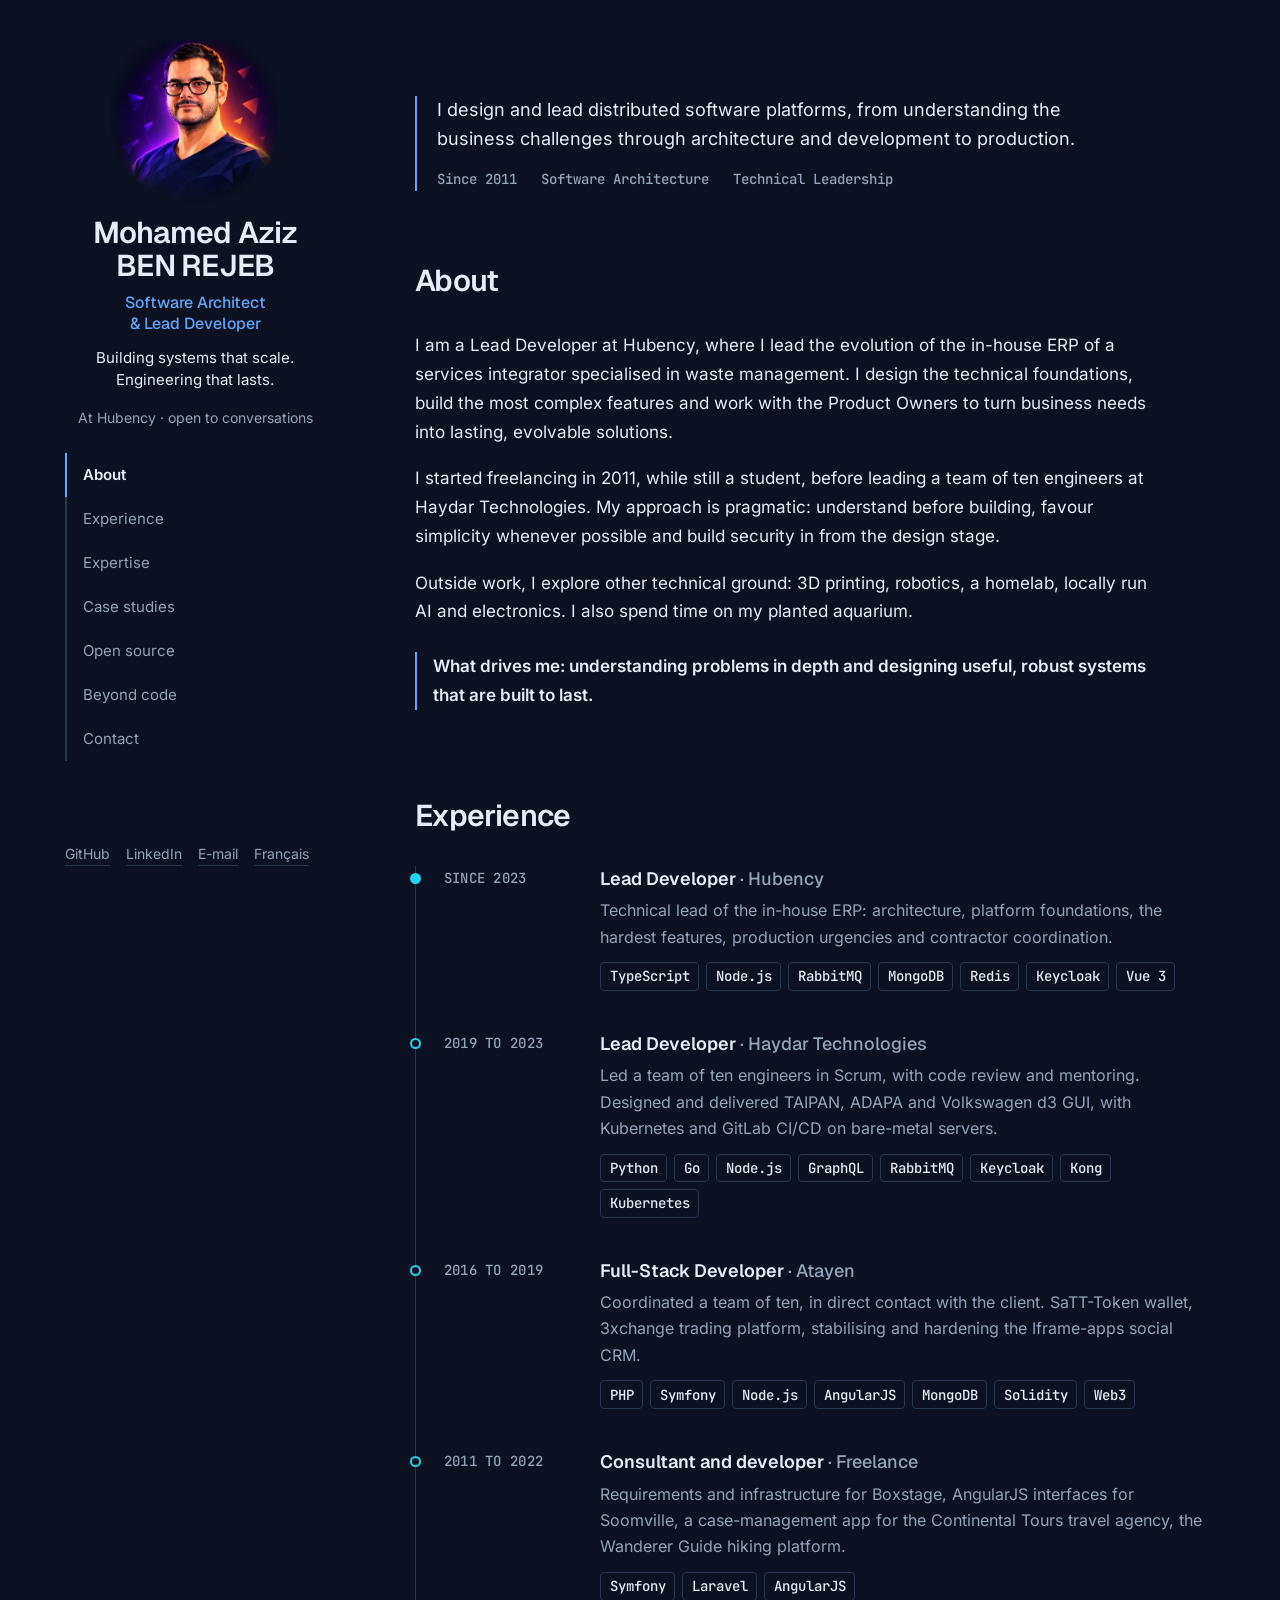
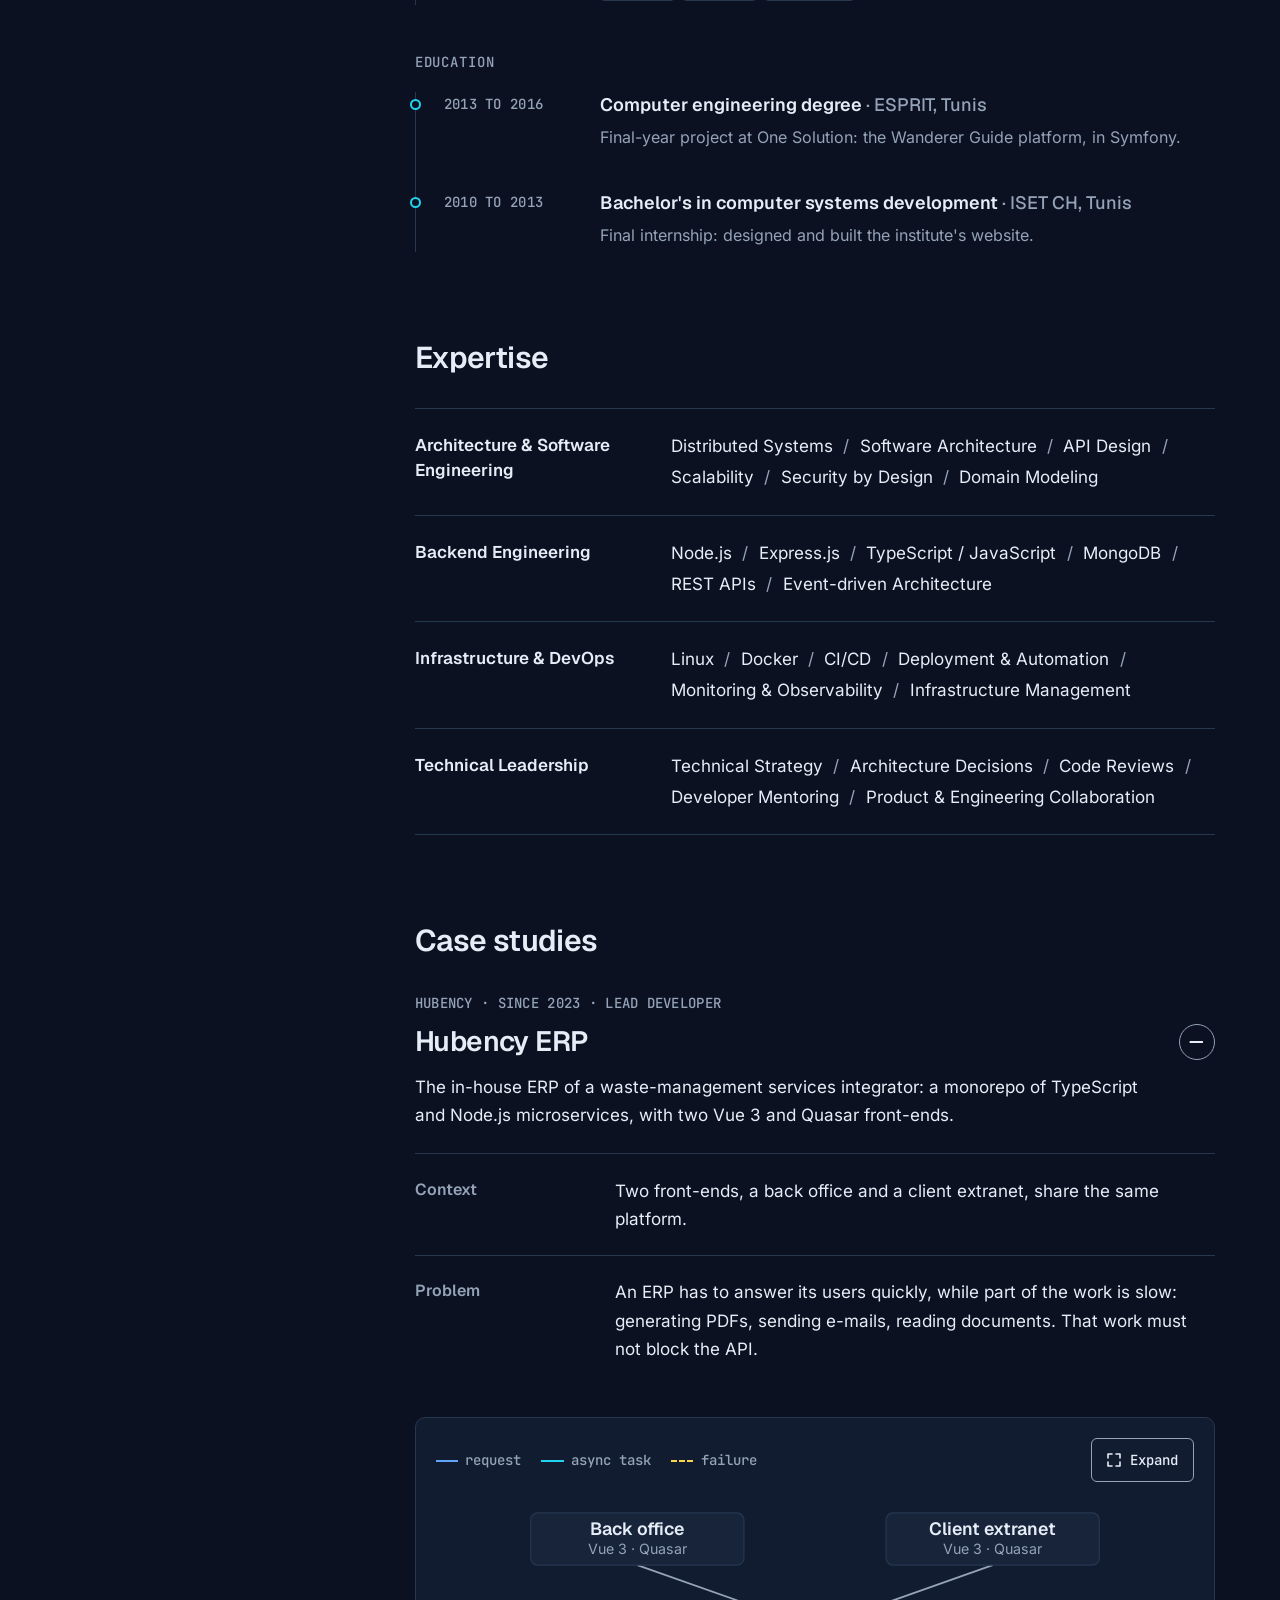
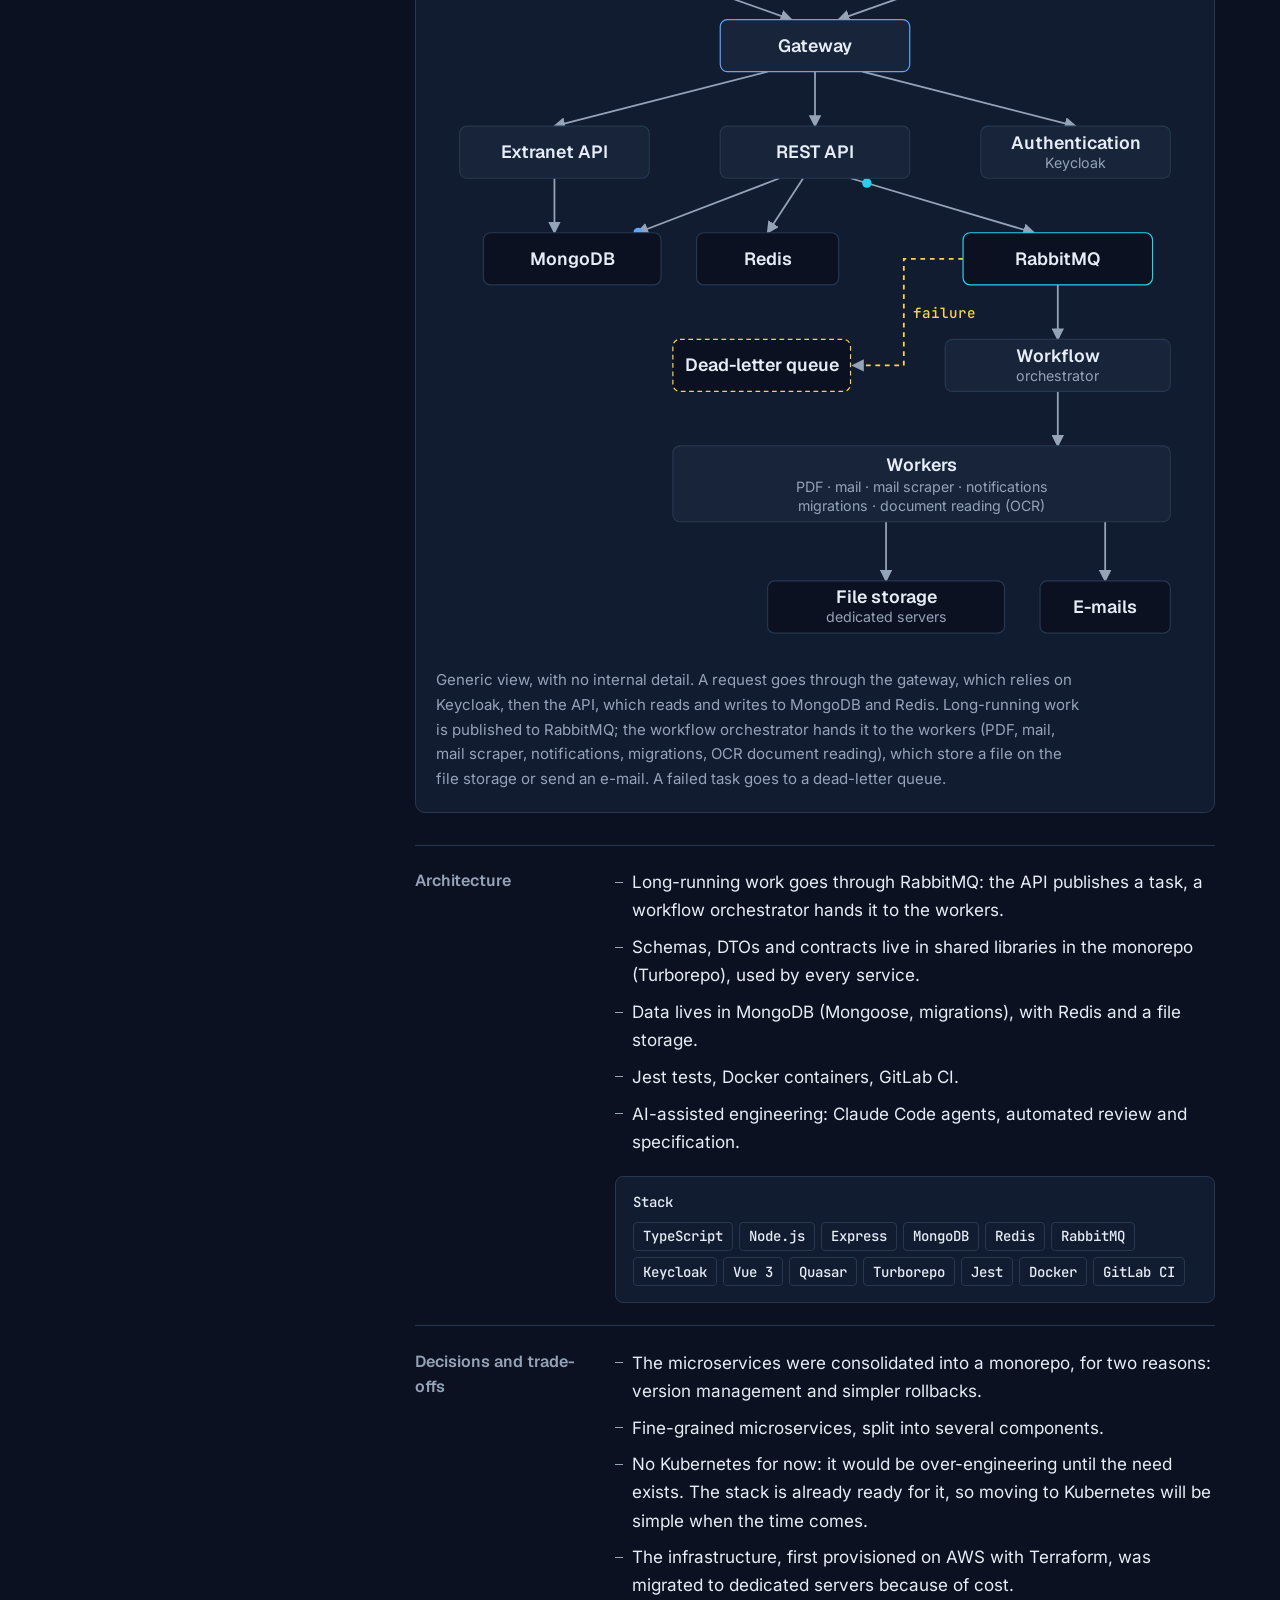
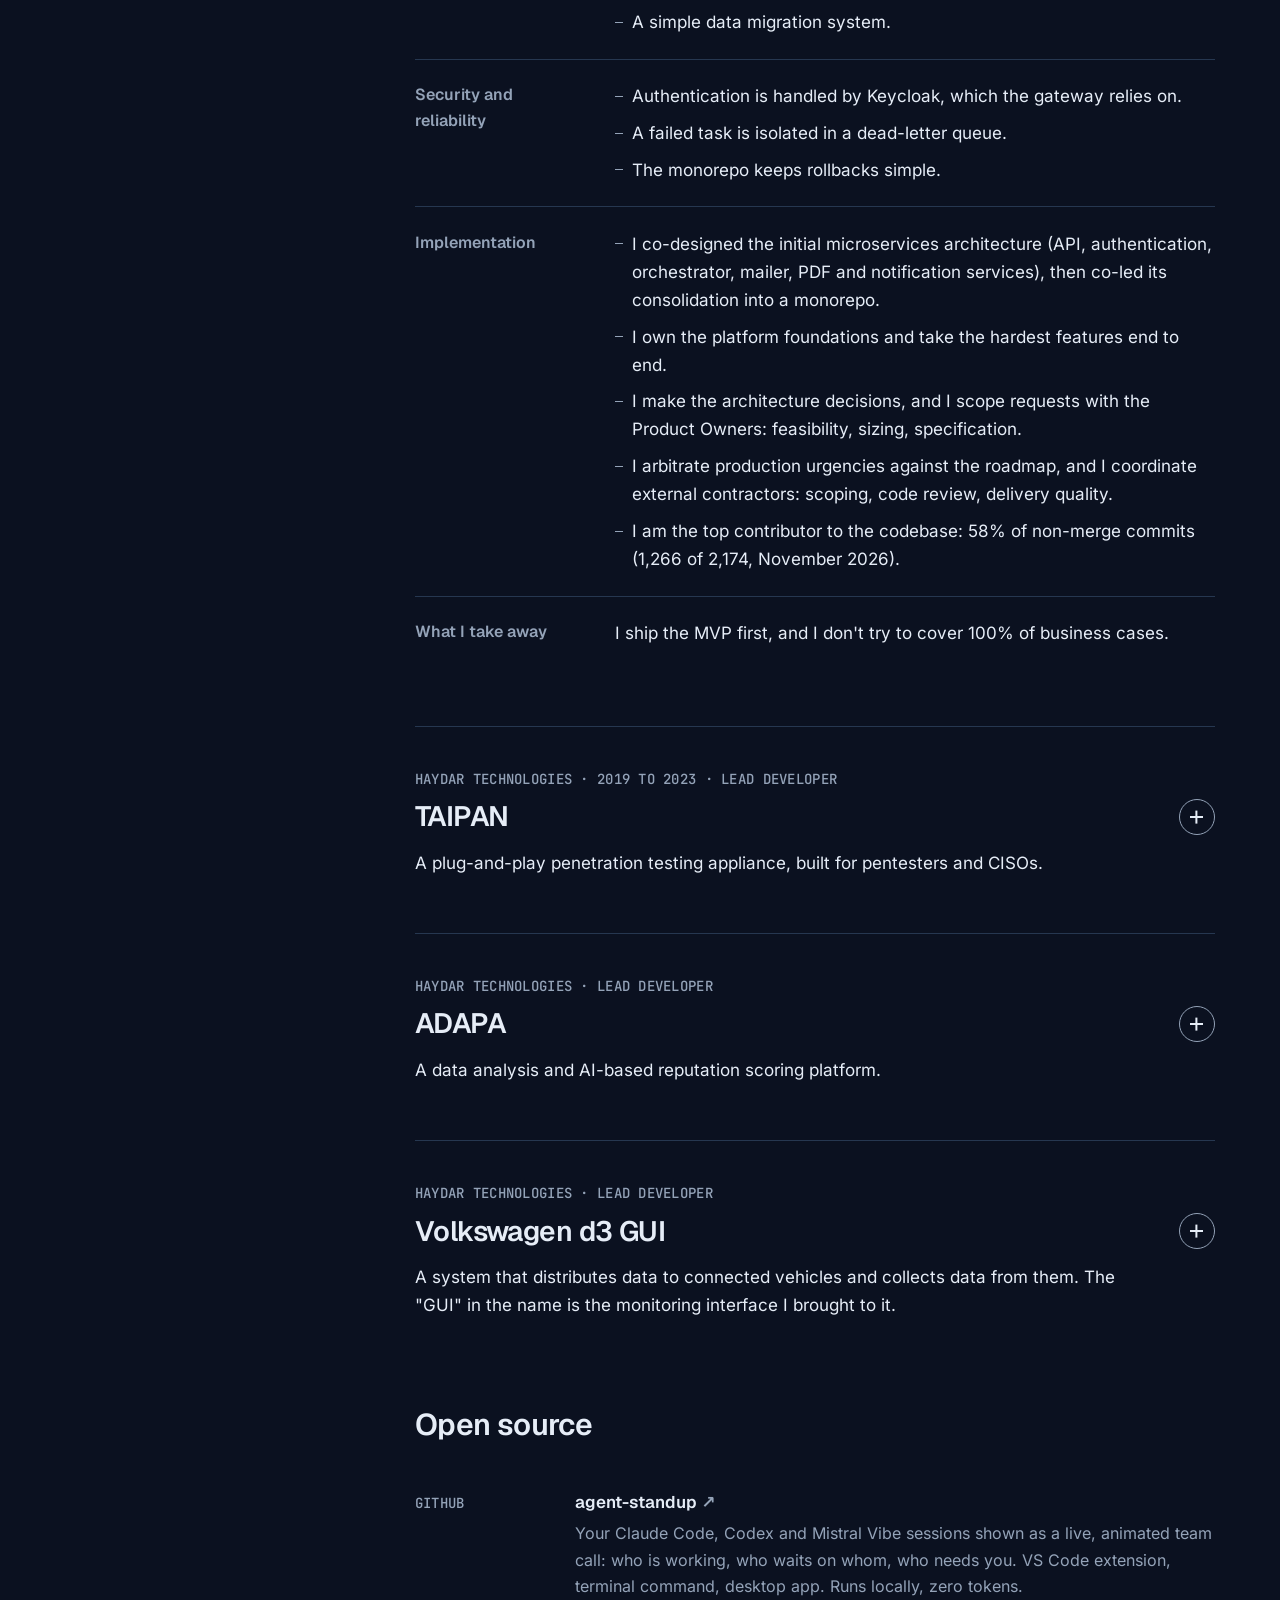
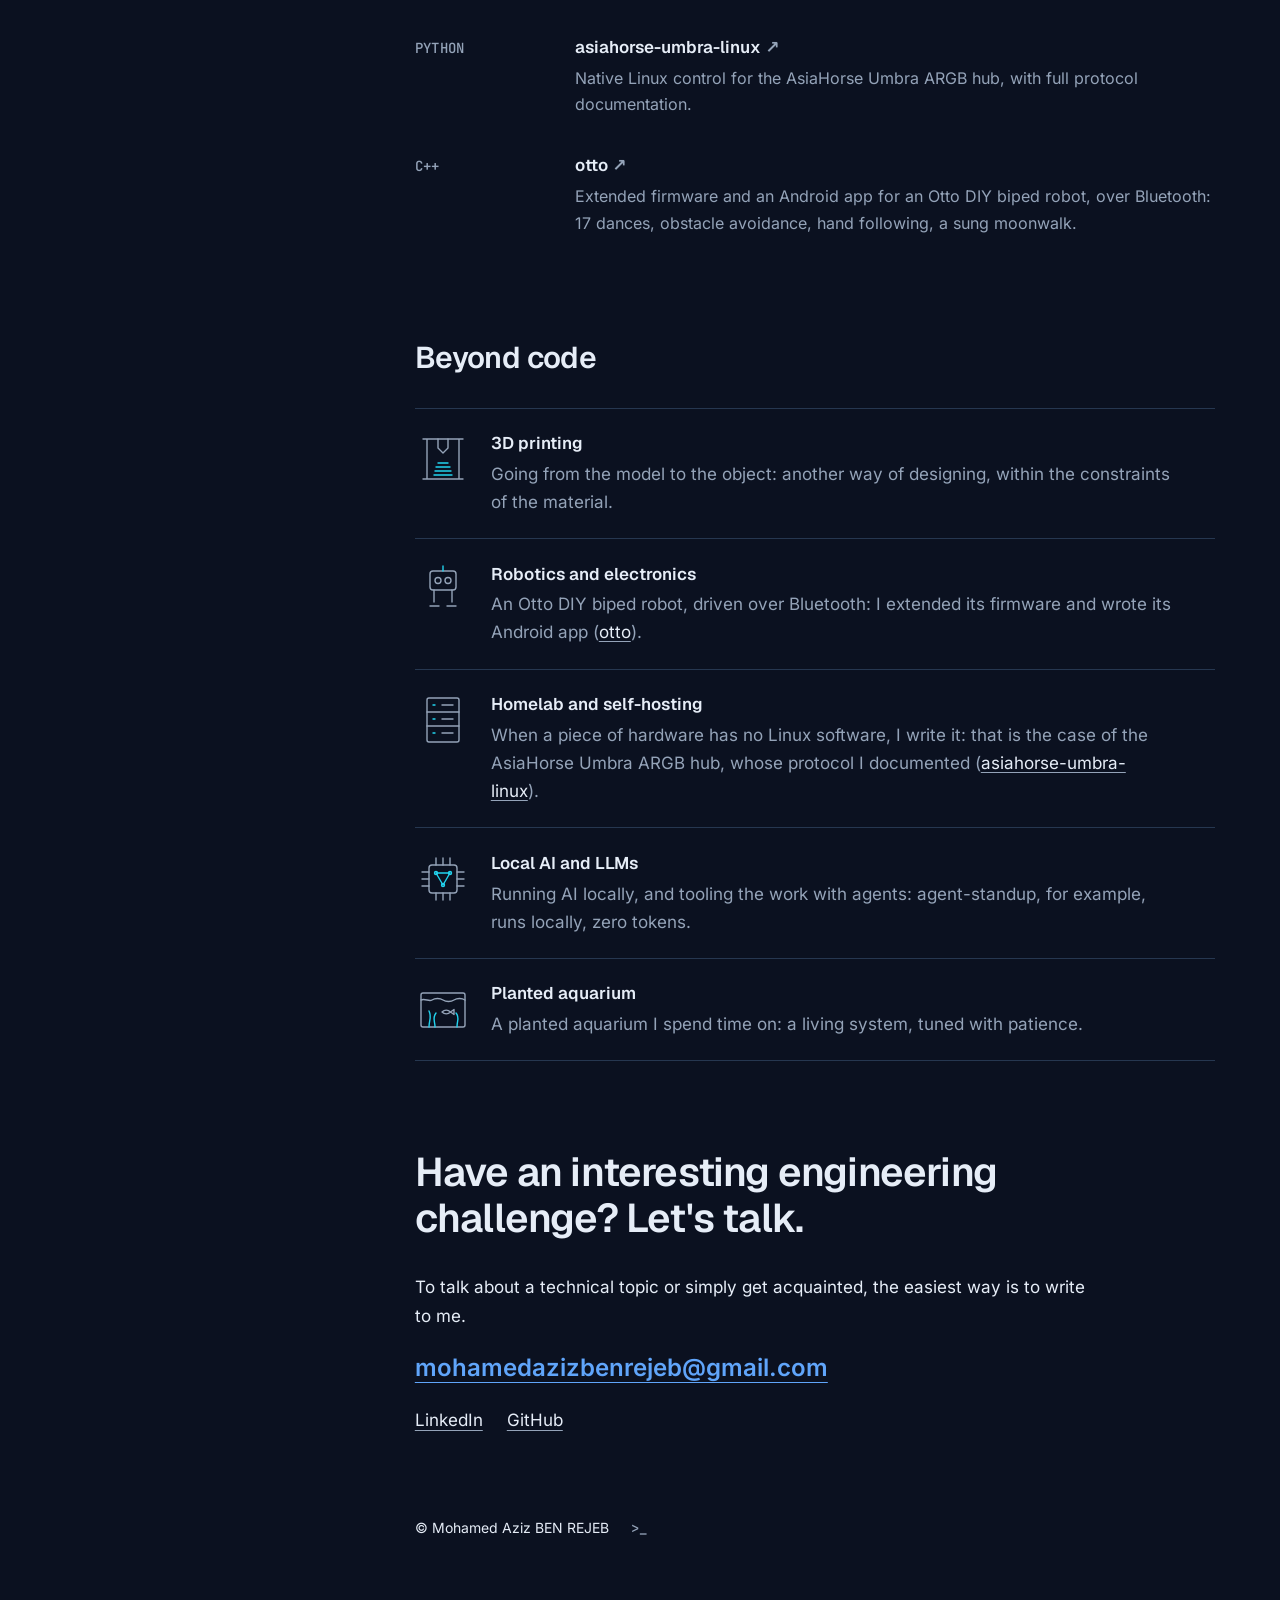
==== commit 3c67f1bd: "Portrait low-poly" ====
--- a/en/index.html
+++ b/en/index.html
@@ -1 +1 @@
-<!doctype html> <html lang="en"> <head> <meta charset="utf-8"> <meta name="viewport" content="width=device-width,initial-scale=1"> <title>Mohamed Aziz BEN REJEB, Software Architect &amp; Lead Developer</title> <meta name="description" content="Software Architect &amp; Lead Developer based in Île-de-France, France. I design and lead distributed software platforms, from business challenges to production."> <link rel="canonical" href="https://azizbr.fr/en/"> <link rel="alternate" hreflang="fr" href="https://azizbr.fr/"> <link rel="alternate" hreflang="en" href="https://azizbr.fr/en/"> <link rel="alternate" hreflang="x-default" href="https://azizbr.fr/"> <meta property="og:type" content="website"> <meta property="og:locale" content="en_US"> <meta property="og:locale:alternate" content="fr_FR"> <meta property="og:url" content="https://azizbr.fr/en/"> <meta property="og:title" content="Mohamed Aziz BEN REJEB, Software Architect &amp; Lead Developer"> <meta property="og:description" content="Building systems that scale. Engineering that lasts. I design and lead distributed software platforms, from understanding the business challenges through architecture and development to production."> <meta property="og:image" content="https://azizbr.fr/img/og.png"> <meta property="og:image:width" content="1200"> <meta property="og:image:height" content="630"> <meta name="twitter:card" content="summary_large_image"> <meta name="theme-color" content="#0B1120"> <link rel="icon" href="../favicon.svg" type="image/svg+xml"> <link rel="preload" href="../fonts/inter.woff2" as="font" type="font/woff2" crossorigin> <link rel="stylesheet" href="../css/site.css"> <script>document.documentElement.classList.add("js")</script> <script type="module" src="../js/site.js"></script> <script type="application/ld+json"> {"@context":"https://schema.org","@type":"Person","name":"Mohamed Aziz BEN REJEB","jobTitle":"Software Architect & Lead Developer","url":"https://azizbr.fr/en/","email":"mailto:mohamedazizbenrejeb@gmail.com","address":{"@type":"PostalAddress","addressRegion":"Île-de-France","addressCountry":"FR"},"sameAs":["https://www.linkedin.com/in/mohamed-aziz-ben-rejeb","https://github.com/mohamedaziz"]} </script> </head> <body> <a class="evitement" href="#contenu">Skip to content</a> <div class="barre-mobile"> <a class="nom-court" href="#haut">Aziz BEN&nbsp;REJEB</a> <button class="menu" type="button" aria-expanded="false" aria-controls="sections">Menu</button> </div> <div class="page"> <header class="colonne-gauche" id="haut"> <img class="portrait" src="../img/portrait.webp" alt="Portrait of Mohamed Aziz BEN REJEB" width="360" height="400" fetchpriority="high"> <h1>Mohamed Aziz BEN&nbsp;REJEB</h1> <p class="titre">Software Architect &amp; Lead Developer</p> <p class="slogan">Building systems that scale. Engineering that lasts.</p> <p class="pitch">I design and lead distributed software platforms, from understanding the business challenges through architecture and development to production.</p> <ul class="reperes" aria-label="Milestones"><li>Since 2011</li><li>Software Architecture</li><li>Technical Leadership</li></ul> <p class="situation">At Hubency · open to conversations</p> <nav class="nav" aria-label="Sections"> <ul id="sections"> <li><a href="#a-propos">About</a></li> <li><a href="#experience">Experience</a></li> <li><a href="#expertise">Expertise</a></li> <li><a href="#etudes">Case studies</a></li> <li><a href="#open-source">Open source</a></li> <li><a href="#hors-code">Beyond code</a></li> <li><a href="#contact">Contact</a></li> </ul> </nav> <ul class="reseaux" aria-label="Find me"> <li><a href="https://github.com/mohamedaziz" rel="me"><span>GitHub</span></a></li> <li><a href="https://www.linkedin.com/in/mohamed-aziz-ben-rejeb" rel="me"><span>LinkedIn</span></a></li> <li><a href="mailto:mohamedazizbenrejeb@gmail.com"><span>E-mail</span></a></li> <li><a href="../" hreflang="fr" lang="fr"><span>Français</span></a></li> </ul> </header> <main id="contenu"> <div class="chapeau"> <p class="pitch">I design and lead distributed software platforms, from understanding the business challenges through architecture and development to production.</p> <ul class="reperes" aria-label="Milestones"><li>Since 2011</li><li>Software Architecture</li><li>Technical Leadership</li></ul> </div> <section id="a-propos" aria-labelledby="t-a-propos"> <h2 id="t-a-propos">About</h2> <div class="a-propos"> <div class="prose"> <p>I am a Lead Developer at Hubency, where I lead the evolution of the in-house ERP of a services integrator specialised in waste management. I design the technical foundations, build the most complex features and work with the Product Owners to turn business needs into lasting, evolvable solutions.</p> <p>I started freelancing in 2011, while still a student, before leading a team of ten engineers at Haydar Technologies. My approach is pragmatic: understand before building, favour simplicity whenever possible and build security in from the design stage.</p> <p>Outside work, I explore other technical ground: 3D printing, robotics, a homelab, locally run AI and electronics. I also spend time on my planted aquarium.</p> <p class="moteur">What drives me: understanding problems in depth and designing useful, robust systems that are built to last.</p> </div> </div> </section> <section id="experience" aria-labelledby="t-experience"> <h2 class="revele" id="t-experience">Experience</h2> <ol class="timeline"> <li class="etape revele"> <p class="dates">Since 2023</p> <div> <h3>Lead Developer <span class="org">· Hubency</span></h3> <p class="desc">Technical lead of the in-house ERP: architecture, platform foundations, the hardest features, production urgencies and contractor coordination.</p> <ul class="tags" aria-label="Technologies"><li>TypeScript</li><li>Node.js</li><li>RabbitMQ</li><li>MongoDB</li><li>Redis</li><li>Keycloak</li><li>Vue 3</li></ul> </div> </li> <li class="etape revele"> <p class="dates">2019 to 2023</p> <div> <h3>Lead Developer <span class="org">· Haydar Technologies</span></h3> <p class="desc">Led a team of ten engineers in Scrum, with code review and mentoring. Designed and delivered TAIPAN, ADAPA and Volkswagen d3 GUI, with Kubernetes and GitLab CI/CD on bare-metal servers.</p> <ul class="tags" aria-label="Technologies"><li>Python</li><li>Go</li><li>Node.js</li><li>GraphQL</li><li>RabbitMQ</li><li>Keycloak</li><li>Kong</li><li>Kubernetes</li></ul> </div> </li> <li class="etape revele"> <p class="dates">2016 to 2019</p> <div> <h3>Full-Stack Developer <span class="org">· Atayen</span></h3> <p class="desc">Coordinated a team of ten, in direct contact with the client. SaTT-Token wallet, 3xchange trading platform, stabilising and hardening the Iframe-apps social CRM.</p> <ul class="tags" aria-label="Technologies"><li>PHP</li><li>Symfony</li><li>Node.js</li><li>AngularJS</li><li>MongoDB</li><li>Solidity</li><li>Web3</li></ul> </div> </li> <li class="etape revele"> <p class="dates">2011 to 2022</p> <div> <h3>Consultant and developer <span class="org">· Freelance</span></h3> <p class="desc">Requirements and infrastructure for Boxstage, AngularJS interfaces for Soomville, a case-management app for the Continental Tours travel agency, the Wanderer Guide hiking platform.</p> <ul class="tags" aria-label="Technologies"><li>Symfony</li><li>Laravel</li><li>AngularJS</li></ul> </div> </li> </ol> <p class="sous-titre revele">Education</p> <ol class="timeline"> <li class="etape revele"> <p class="dates">2013 to 2016</p> <div> <h3>Computer engineering degree <span class="org">· ESPRIT, Tunis</span></h3> <p class="desc">Final-year project at One Solution: the Wanderer Guide platform, in Symfony.</p> </div> </li> <li class="etape revele"> <p class="dates">2010 to 2013</p> <div> <h3>Bachelor's in computer systems development <span class="org">· ISET CH, Tunis</span></h3> <p class="desc">Final internship: designed and built the institute's website.</p> </div> </li> </ol> </section> <section id="expertise" aria-labelledby="t-expertise"> <h2 class="revele" id="t-expertise">Expertise</h2> <div class="domaines"> <div class="domaine revele"> <h3>Architecture &amp; Software Engineering</h3> <ul class="savoirs"><li>Distributed Systems</li><li>Software Architecture</li><li>API Design</li><li>Scalability</li><li>Security by Design</li><li>Domain Modeling</li></ul> </div> <div class="domaine revele"> <h3>Backend Engineering</h3> <ul class="savoirs"><li>Node.js</li><li>Express.js</li><li>TypeScript / JavaScript</li><li>MongoDB</li><li>REST APIs</li><li>Event-driven Architecture</li></ul> </div> <div class="domaine revele"> <h3>Infrastructure &amp; DevOps</h3> <ul class="savoirs"><li>Linux</li><li>Docker</li><li>CI/CD</li><li>Deployment &amp; Automation</li><li>Monitoring &amp; Observability</li><li>Infrastructure Management</li></ul> </div> <div class="domaine revele"> <h3>Technical Leadership</h3> <ul class="savoirs"><li>Technical Strategy</li><li>Architecture Decisions</li><li>Code Reviews</li><li>Developer Mentoring</li><li>Product &amp; Engineering Collaboration</li></ul> </div> </div> </section> <section id="etudes" aria-labelledby="t-etudes"> <h2 class="revele" id="t-etudes">Case studies</h2> <article class="cas revele" aria-labelledby="t-erp"> <div class="cas-entete"> <span class="dates">Hubency · since 2023 · Lead Developer</span> <h3 id="t-erp"><button class="bascule" type="button" aria-expanded="true" aria-controls="cas-erp" data-ouvert>Hubency ERP<span class="signe" aria-hidden="true"></span></button></h3> <p>The in-house ERP of a waste-management services integrator: a monorepo of TypeScript and Node.js microservices, with two Vue&nbsp;3 and Quasar front-ends.</p> </div> <div class="cas-detail" id="cas-erp"> <div class="cas-interieur"> <div class="rubrique revele"> <h4>Context</h4> <div> <p>Two front-ends, a back office and a client extranet, share the same platform.</p> </div> </div> <div class="rubrique revele"> <h4>Problem</h4> <div> <p>An ERP has to answer its users quickly, while part of the work is slow: generating PDFs, sending e-mails, reading documents. That work must not block the API.</p> </div> </div> <figure class="schema revele"> <div class="schema-haut"> <div class="legende" aria-hidden="true"> <span class="l-req">request</span><span class="l-async">async task</span><span class="l-echec">failure</span> </div> <button class="agrandir" type="button" aria-haspopup="dialog" aria-controls="zoom" aria-describedby="erp-titre"><svg viewBox="0 0 16 16" aria-hidden="true" focusable="false"><path d="M2 6V2h4M10 2h4v4M14 10v4h-4M6 14H2v-4"/></svg>Expand</button> </div> <div class="schema-defile" tabindex="0" role="group" aria-labelledby="erp-titre"> <svg class="archi" viewBox="0 0 640 640" role="img" aria-labelledby="erp-titre erp-desc"> <title id="erp-titre">Generic architecture of the ERP</title> <desc id="erp-desc">The back office and the client extranet go through a gateway, which relies on the Keycloak authentication service and forwards to the REST and extranet APIs. The APIs read and write to MongoDB and Redis. For long-running work, the REST API publishes a task to RabbitMQ; a workflow orchestrator hands it to the PDF, mail, mail scraper, notification, migration and document reading (OCR) workers, which store files on the file storage or send the e-mails. A failed task goes to a dead-letter queue.</desc> <defs> <marker id="erp-fl" viewBox="0 0 8 8" refX="7" refY="4" markerWidth="7" markerHeight="7" orient="auto-start-reverse"><path d="M0 0 8 4 0 8z" fill="#94A3B8"/></marker> </defs> <g class="trajets"> <path id="erp-r-bo" d="M170 38 V60 L300 106 L320 150 V196 L290 240 L170 286 L115 308"/> <path id="erp-r-auth" d="M170 38 V60 L300 106 L360 150 L540 196 V218"/> <path id="erp-r-ext" d="M470 38 V60 L340 106 L280 150 L100 196 V308"/> <path id="erp-r-pdf" d="M320 218 L350 240 L505 286 L525 308 V498 L380 530 V602"/> <path id="erp-r-mail" d="M320 218 L350 240 L505 286 L525 308 V498 L565 530 V602"/> <path id="erp-r-echec" d="M525 308 H395 V398 H275"/> </g> <g class="liens" marker-end="url(#erp-fl)"> <path d="M170 60 L300 106"/><path d="M470 60 L340 106"/> <path d="M280 150 L100 196"/><path d="M320 150 V196"/><path d="M360 150 L540 196"/> <path d="M100 240 V286"/><path d="M290 240 L170 286"/><path d="M310 240 L280 286"/> <path d="M350 240 L505 286"/><path d="M525 330 V376"/><path d="M525 420 V466"/> <path d="M380 530 V580"/><path d="M565 530 V580"/> <path class="ech" d="M445 308 H395 V398 H352"/> </g> <text class="m g ech" x="403" y="358">failure</text> <g class="points"> <circle class="point" r="4" fill="#60A5FA"><animateMotion dur="6s" repeatCount="indefinite" keyPoints="0;1;1" keyTimes="0;.55;1" calcMode="linear"><mpath href="#erp-r-bo"/></animateMotion></circle> <circle class="point" r="4" fill="#60A5FA"><animateMotion dur="6s" repeatCount="indefinite" keyPoints="0;1;1" keyTimes="0;.35;1" calcMode="linear"><mpath href="#erp-r-auth"/></animateMotion></circle> <circle class="point" r="4" fill="#60A5FA"><animateMotion dur="6s" begin="-3s" repeatCount="indefinite" keyPoints="0;1;1" keyTimes="0;.5;1" calcMode="linear"><mpath href="#erp-r-ext"/></animateMotion></circle> <circle class="point" r="4" fill="#22D3EE"><animateMotion dur="7s" begin="-1.5s" repeatCount="indefinite" keyPoints="0;1;1" keyTimes="0;.6;1" calcMode="linear"><mpath href="#erp-r-pdf"/></animateMotion></circle> <circle class="point" r="4" fill="#22D3EE"><animateMotion dur="7s" begin="-4.5s" repeatCount="indefinite" keyPoints="0;1;1" keyTimes="0;.6;1" calcMode="linear"><mpath href="#erp-r-mail"/></animateMotion></circle> <circle class="point" r="4" fill="#FCD34D"><animateMotion dur="12s" begin="-6s" repeatCount="indefinite" keyPoints="0;1;1" keyTimes="0;.2;1" calcMode="linear"><mpath href="#erp-r-echec"/></animateMotion></circle> </g> <g> <rect class="n" x="80" y="16" width="180" height="44" rx="6"/><text class="t" x="170" y="35">Back office</text><text class="s" x="170" y="51">Vue 3 · Quasar</text> <rect class="n" x="380" y="16" width="180" height="44" rx="6"/><text class="t" x="470" y="35">Client extranet</text><text class="s" x="470" y="51">Vue 3 · Quasar</text> <rect class="n acc" x="240" y="106" width="160" height="44" rx="6"/><text class="t" x="320" y="133">Gateway</text> <rect class="n" x="20" y="196" width="160" height="44" rx="6"/><text class="t" x="100" y="223">Extranet API</text> <rect class="n" x="240" y="196" width="160" height="44" rx="6"/><text class="t" x="320" y="223">REST API</text> <rect class="n" x="460" y="196" width="160" height="44" rx="6"/><text class="t" x="540" y="215">Authentication</text><text class="s" x="540" y="231">Keycloak</text> <rect class="d" x="40" y="286" width="150" height="44" rx="6"/><text class="t" x="115" y="313">MongoDB</text> <rect class="d" x="220" y="286" width="120" height="44" rx="6"/><text class="t" x="280" y="313">Redis</text> <rect class="d asy" x="445" y="286" width="160" height="44" rx="6"/><text class="t" x="525" y="313">RabbitMQ</text> <rect class="d ech" x="200" y="376" width="150" height="44" rx="6"/><text class="t" x="275" y="403">Dead-letter queue</text> <rect class="n" x="430" y="376" width="190" height="44" rx="6"/><text class="t" x="525" y="395">Workflow</text><text class="s" x="525" y="411">orchestrator</text> <rect class="n" x="200" y="466" width="420" height="64" rx="6"/><text class="t" x="410" y="487">Workers</text><text class="s" x="410" y="505">PDF · mail · mail scraper · notifications</text><text class="s" x="410" y="521">migrations · document reading (OCR)</text> <rect class="d" x="280" y="580" width="200" height="44" rx="6"/><text class="t" x="380" y="599">File storage</text><text class="s" x="380" y="615">dedicated servers</text> <rect class="d" x="510" y="580" width="110" height="44" rx="6"/><text class="t" x="565" y="607">E-mails</text> </g> </svg> </div> <figcaption>Generic view, with no internal detail. A request goes through the gateway, which relies on Keycloak, then the API, which reads and writes to MongoDB and Redis. Long-running work is published to RabbitMQ; the workflow orchestrator hands it to the workers (PDF, mail, mail scraper, notifications, migrations, OCR document reading), which store a file on the file storage or send an e-mail. A failed task goes to a dead-letter queue.</figcaption> </figure> <div class="rubrique revele"> <h4>Architecture</h4> <div> <ul class="puces"> <li>Long-running work goes through RabbitMQ: the API publishes a task, a workflow orchestrator hands it to the workers.</li> <li>Schemas, DTOs and contracts live in shared libraries in the monorepo (Turborepo), used by every service.</li> <li>Data lives in MongoDB (Mongoose, migrations), with Redis and a file storage.</li> <li>Jest tests, Docker containers, GitLab CI.</li> <li>AI-assisted engineering: Claude Code agents, automated review and specification.</li> </ul> <div class="encadre"> <p class="encadre-titre">Stack</p> <ul class="tags" aria-label="Technologies"><li>TypeScript</li><li>Node.js</li><li>Express</li><li>MongoDB</li><li>Redis</li><li>RabbitMQ</li><li>Keycloak</li><li>Vue 3</li><li>Quasar</li><li>Turborepo</li><li>Jest</li><li>Docker</li><li>GitLab CI</li></ul> </div> </div> </div> <div class="rubrique revele"> <h4>Decisions and trade-offs</h4> <div> <ul class="puces"> <li>The microservices were consolidated into a monorepo, for two reasons: version management and simpler rollbacks.</li> <li>Fine-grained microservices, split into several components.</li> <li>No Kubernetes for now: it would be over-engineering until the need exists. The stack is already ready for it, so moving to Kubernetes will be simple when the time comes.</li> <li>The infrastructure, first provisioned on AWS with Terraform, was migrated to dedicated servers because of cost.</li> <li>A simple data migration system.</li> </ul> </div> </div> <div class="rubrique revele"> <h4>Security and reliability</h4> <div> <ul class="puces"> <li>Authentication is handled by Keycloak, which the gateway relies on.</li> <li>A failed task is isolated in a dead-letter queue.</li> <li>The monorepo keeps rollbacks simple.</li> </ul> </div> </div> <div class="rubrique revele"> <h4>Implementation</h4> <div> <ul class="puces"> <li>I co-designed the initial microservices architecture (API, authentication, orchestrator, mailer, PDF and notification services), then co-led its consolidation into a monorepo.</li> <li>I own the platform foundations and take the hardest features end to end.</li> <li>I make the architecture decisions, and I scope requests with the Product Owners: feasibility, sizing, specification.</li> <li>I arbitrate production urgencies against the roadmap, and I coordinate external contractors: scoping, code review, delivery quality.</li> <li>I am the top contributor to the codebase: 58% of non-merge commits (1,266 of 2,174, November 2026).</li> </ul> </div> </div> <div class="rubrique revele"> <h4>What I take away</h4> <div> <p>I ship the MVP first, and I don't try to cover 100% of business cases.</p> </div> </div> </div> </div> </article> <article class="cas revele" aria-labelledby="t-taipan"> <div class="cas-entete"> <span class="dates">Haydar Technologies · 2019 to 2023 · Lead Developer</span> <h3 id="t-taipan"><button class="bascule" type="button" aria-expanded="true" aria-controls="cas-taipan">TAIPAN<span class="signe" aria-hidden="true"></span></button></h3> <p>A plug-and-play penetration testing appliance, built for pentesters and CISOs.</p> </div> <div class="cas-detail" id="cas-taipan"> <div class="cas-interieur"> <div class="rubrique revele"> <h4>Problem</h4> <div> <p>Give pentesters and CISOs a ready-to-use penetration test: an appliance you plug in, driven from a web interface, with attack engines that can also run remotely, on other machines. Each of those engines has to be authenticated individually.</p> </div> </div> <figure class="schema revele"> <div class="schema-haut"> <div class="legende" aria-hidden="true"> <span class="l-req">request</span><span class="l-async">MQTT message</span> </div> <button class="agrandir" type="button" aria-haspopup="dialog" aria-controls="zoom" aria-describedby="taipan-titre"><svg viewBox="0 0 16 16" aria-hidden="true" focusable="false"><path d="M2 6V2h4M10 2h4v4M14 10v4h-4M6 14H2v-4"/></svg>Expand</button> </div> <div class="schema-defile" tabindex="0" role="group" aria-labelledby="taipan-titre"> <svg class="archi" viewBox="0 0 640 416" role="img" aria-labelledby="taipan-titre taipan-desc"> <title id="taipan-titre">TAIPAN architecture</title> <desc id="taipan-desc">The web interface and the core, in Flask. The core uses Redis for caching and attack engine sessions, and the MongoDB and PostgreSQL databases. It exchanges with the agents in both directions, three of them on the diagram, through an MQTT broker. Each agent carries attack engines, can run remotely on another machine and has its own certificate.</desc> <defs> <marker id="taipan-fl" viewBox="0 0 8 8" refX="7" refY="4" markerWidth="7" markerHeight="7" orient="auto-start-reverse"><path d="M0 0 8 4 0 8z" fill="#94A3B8"/></marker> </defs> <g class="trajets"> <path id="taipan-r-req" d="M320 38 V128 H532"/> <path id="taipan-r-redis" d="M320 128 H108"/> <path id="taipan-r-a1" d="M320 128 V228 L108 342"/> <path id="taipan-r-a2" d="M320 128 V342"/> <path id="taipan-r-a3" d="M532 342 L320 228 V128"/> </g> <g class="liens" marker-end="url(#taipan-fl)"> <path d="M320 60 V106"/> <g marker-start="url(#taipan-fl)"> <path d="M240 128 H200"/><path d="M400 128 H440"/><path d="M320 150 V206"/> <path d="M280 250 L108 306"/><path d="M320 250 V306"/><path d="M360 250 L532 306"/> </g> </g> <text class="m g asy" x="330" y="183">MQTT</text> <g class="points"> <circle class="point" r="4" fill="#60A5FA"><animateMotion dur="5s" repeatCount="indefinite" keyPoints="0;1;1" keyTimes="0;.5;1" calcMode="linear"><mpath href="#taipan-r-req"/></animateMotion></circle> <circle class="point" r="4" fill="#60A5FA"><animateMotion dur="5s" begin="-2.5s" repeatCount="indefinite" keyPoints="0;1;1" keyTimes="0;.3;1" calcMode="linear"><mpath href="#taipan-r-redis"/></animateMotion></circle> <circle class="point" r="4" fill="#22D3EE"><animateMotion dur="6s" repeatCount="indefinite" keyPoints="0;1;1" keyTimes="0;.5;1" calcMode="linear"><mpath href="#taipan-r-a1"/></animateMotion></circle> <circle class="point" r="4" fill="#22D3EE"><animateMotion dur="6s" begin="-2s" repeatCount="indefinite" keyPoints="0;1;1" keyTimes="0;.5;1" calcMode="linear"><mpath href="#taipan-r-a2"/></animateMotion></circle> <circle class="point" r="4" fill="#22D3EE"><animateMotion dur="6s" begin="-4s" repeatCount="indefinite" keyPoints="0;1;1" keyTimes="0;.5;1" calcMode="linear"><mpath href="#taipan-r-a3"/></animateMotion></circle> </g> <g> <rect class="n" x="240" y="16" width="160" height="44" rx="6"/><text class="t" x="320" y="35">Web interface</text><text class="s" x="320" y="51">Flask · front end</text> <rect class="n acc" x="240" y="106" width="160" height="44" rx="6"/><text class="t" x="320" y="125">Core</text><text class="s" x="320" y="141">Flask · back end</text> <rect class="d" x="16" y="106" width="184" height="44" rx="6"/><text class="t" x="108" y="125">Redis</text><text class="s" x="108" y="141">cache · engine sessions</text> <rect class="d" x="440" y="106" width="184" height="44" rx="6"/><text class="t" x="532" y="125">Databases</text><text class="s" x="532" y="141">MongoDB · PostgreSQL</text> <rect class="d asy" x="240" y="206" width="160" height="44" rx="6"/><text class="t" x="320" y="233">MQTT broker</text> <rect class="n" x="16" y="306" width="184" height="72" rx="6"/><text class="t" x="108" y="328">Agent 1</text><text class="s" x="108" y="345">attack engines</text><rect class="badge" x="50" y="353" width="116" height="18" rx="9"/><text class="m cert" x="108" y="366">certificate 1</text> <rect class="n" x="228" y="306" width="184" height="72" rx="6"/><text class="t" x="320" y="328">Agent 2</text><text class="s" x="320" y="345">attack engines</text><rect class="badge" x="262" y="353" width="116" height="18" rx="9"/><text class="m cert" x="320" y="366">certificate 2</text> <rect class="n" x="440" y="306" width="184" height="72" rx="6"/><text class="t" x="532" y="328">Agent 3</text><text class="s" x="532" y="345">attack engines</text><rect class="badge" x="474" y="353" width="116" height="18" rx="9"/><text class="m cert" x="532" y="366">certificate 3</text> <text class="s" x="320" y="404">Agents can run remotely, on other machines.</text> </g> </svg> </div> <figcaption>Overview. The web interface and the core are written in Flask; the core relies on Redis (caching and attack engine sessions) and on MongoDB and PostgreSQL. It exchanges with the agents through an MQTT broker, in both directions. Each agent carries attack engines, can run remotely on another machine and has its own certificate.</figcaption> </figure> <div class="rubrique revele"> <h4>Architecture</h4> <div> <ul class="puces"> <li>The architecture is close to the ERP's, but the workers are agents, which can run remotely on other machines.</li> <li>The agents communicate over MQTT.</li> <li>Redis handles caching and session management for the attack engines; data lives in MongoDB and PostgreSQL.</li> </ul> <div class="encadre"> <p class="encadre-titre">Stack</p> <ul class="tags" aria-label="Technologies"><li>Python</li><li>Flask</li><li>MQTT</li><li>Redis</li><li>RabbitMQ</li><li>MongoDB</li><li>PostgreSQL</li><li>Docker</li><li>Harbor</li><li>GitLab CI</li></ul> </div> </div> </div> <div class="rubrique revele"> <h4>Security and reliability</h4> <div> <ul class="puces"> <li>The whole system is managed with certificates: each agent has its own certificate.</li> <li>Security best practices are applied in the code: prepared statements, data encoding, input validation, access control, logging.</li> </ul> </div> </div> <div class="rubrique revele"> <h4>Implementation</h4> <div> <ul class="puces"> <li>I designed the whole system: the infrastructure, whose rollout I led, and the workflows.</li> <li>I built the application core in Flask, front end and back end, and the attack engines.</li> <li>I built the back office for managing clients and licences.</li> <li>I set up the production, test and development environments, with GitLab CI/CD and Harbor on bare-metal servers.</li> <li>I supervised the outsourced migration to a new version: specifications, acceptance testing and delivery quality follow-up.</li> <li>I coordinated the team: splitting work, assigning tasks, code review.</li> </ul> </div> </div> </div> </div> </article> <article class="cas revele" aria-labelledby="t-adapa"> <div class="cas-entete"> <span class="dates">Haydar Technologies · Lead Developer</span> <h3 id="t-adapa"><button class="bascule" type="button" aria-expanded="true" aria-controls="cas-adapa">ADAPA<span class="signe" aria-hidden="true"></span></button></h3> <p>A data analysis and AI-based reputation scoring platform.</p> </div> <div class="cas-detail" id="cas-adapa"> <div class="cas-interieur"> <div class="rubrique revele"> <h4>Problem</h4> <div> <p>Computing a reputation with AI means collecting data with crawlers, then analysing it: work spread across several workers, which has to be coordinated and tracked.</p> </div> </div> <figure class="schema revele"> <div class="schema-haut"> <div class="legende" aria-hidden="true"> <span class="l-req">request</span><span class="l-async">async task</span> </div> <button class="agrandir" type="button" aria-haspopup="dialog" aria-controls="zoom" aria-describedby="adapa-titre"><svg viewBox="0 0 16 16" aria-hidden="true" focusable="false"><path d="M2 6V2h4M10 2h4v4M14 10v4h-4M6 14H2v-4"/></svg>Expand</button> </div> <div class="schema-defile" tabindex="0" role="group" aria-labelledby="adapa-titre"> <svg class="archi" viewBox="0 0 640 552" role="img" aria-labelledby="adapa-titre adapa-desc"> <title id="adapa-titre">ADAPA architecture</title> <desc id="adapa-desc">On a bare-metal Kubernetes cluster, the React interface authenticates with Keycloak (OpenID) and goes through the Kong API gateway, configured with Keycloak, to reach the Node.js and Express API. The API publishes work to RabbitMQ; the orchestrator hands each worker, crawler or analysis, its tasks. A microservice tracks, computes and stores crawler statistics in the MongoDB and PostgreSQL databases. Grafana and Prometheus handle monitoring.</desc> <defs> <marker id="adapa-fl" viewBox="0 0 8 8" refX="7" refY="4" markerWidth="7" markerHeight="7" orient="auto-start-reverse"><path d="M0 0 8 4 0 8z" fill="#94A3B8"/></marker> </defs> <rect class="cadre" x="8" y="8" width="624" height="536" rx="10"/> <text class="m g" x="24" y="31">Kubernetes cluster · bare metal</text> <g class="trajets"> <path id="adapa-r-req" d="M320 66 V242"/> <path id="adapa-r-auth" d="M320 154 H540 V110"/> <path id="adapa-r-crawl" d="M320 242 V330 H540 L480 352 L380 396 L320 418 H114 V506"/> <path id="adapa-r-analyse" d="M320 242 V330 H540 V418"/> </g> <g class="liens" marker-end="url(#adapa-fl)"> <path d="M320 88 V132"/><path d="M400 66 H540 V88"/><path d="M400 154 H540 V132"/> <path d="M320 176 V220"/><path d="M320 264 V308"/><path d="M400 330 H456"/> <path d="M480 352 L380 396"/><path d="M540 352 V396"/> <path d="M240 418 H204"/><path d="M114 440 V484"/> </g> <g class="points"> <circle class="point" r="4" fill="#60A5FA"><animateMotion dur="5s" repeatCount="indefinite" keyPoints="0;1;1" keyTimes="0;.4;1" calcMode="linear"><mpath href="#adapa-r-req"/></animateMotion></circle> <circle class="point" r="4" fill="#60A5FA"><animateMotion dur="5s" begin="-2.5s" repeatCount="indefinite" keyPoints="0;1;1" keyTimes="0;.35;1" calcMode="linear"><mpath href="#adapa-r-auth"/></animateMotion></circle> <circle class="point" r="4" fill="#22D3EE"><animateMotion dur="8s" begin="-1s" repeatCount="indefinite" keyPoints="0;1;1" keyTimes="0;.7;1" calcMode="linear"><mpath href="#adapa-r-crawl"/></animateMotion></circle> <circle class="point" r="4" fill="#22D3EE"><animateMotion dur="8s" begin="-5s" repeatCount="indefinite" keyPoints="0;1;1" keyTimes="0;.45;1" calcMode="linear"><mpath href="#adapa-r-analyse"/></animateMotion></circle> </g> <g> <rect class="n" x="240" y="44" width="160" height="44" rx="6"/><text class="t" x="320" y="63">Interface</text><text class="s" x="320" y="79">React</text> <rect class="n" x="456" y="88" width="168" height="44" rx="6"/><text class="t" x="540" y="107">Authentication</text><text class="s" x="540" y="123">Keycloak · OpenID</text> <rect class="n acc" x="240" y="132" width="160" height="44" rx="6"/><text class="t" x="320" y="151">API gateway</text><text class="s" x="320" y="167">Kong</text> <rect class="d" x="24" y="132" width="180" height="44" rx="6"/><text class="t" x="114" y="151">Monitoring</text><text class="s" x="114" y="167">Grafana · Prometheus</text> <rect class="n" x="240" y="220" width="160" height="44" rx="6"/><text class="t" x="320" y="239">API</text><text class="s" x="320" y="255">Node.js · Express</text> <rect class="d asy" x="240" y="308" width="160" height="44" rx="6"/><text class="t" x="320" y="335">RabbitMQ</text> <rect class="n" x="456" y="308" width="168" height="44" rx="6"/><text class="t" x="540" y="327">Orchestrator</text><text class="s" x="540" y="343">hands out tasks</text> <rect class="n" x="240" y="396" width="160" height="44" rx="6"/><text class="t" x="320" y="415">Crawlers</text><text class="s" x="320" y="431">workers</text> <rect class="n" x="456" y="396" width="168" height="44" rx="6"/><text class="t" x="540" y="415">Analysis</text><text class="s" x="540" y="431">workers</text> <rect class="n" x="24" y="396" width="180" height="44" rx="6"/><text class="t" x="114" y="415">Crawler</text><text class="s" x="114" y="431">statistics</text> <rect class="d" x="24" y="484" width="180" height="44" rx="6"/><text class="t" x="114" y="503">Databases</text><text class="s" x="114" y="519">MongoDB · PostgreSQL</text> </g> </svg> </div> <figcaption>Overview, on a bare-metal Kubernetes cluster. The React interface authenticates with Keycloak (OpenID) and goes through the Kong API gateway, configured with Keycloak, to reach the API. The API publishes work to RabbitMQ; the orchestrator hands each worker, crawler or analysis, its tasks. A microservice tracks, computes and stores crawler statistics. Grafana and Prometheus handle monitoring.</figcaption> </figure> <div class="rubrique revele"> <h4>Architecture</h4> <div> <ul class="puces"> <li>An agent-style architecture as early as 2020, in the form of the time: an orchestrator hands each worker its tasks, through RabbitMQ.</li> <li>Authentication relies on Keycloak, as the OpenID provider, configured with the Kong API gateway.</li> <li>The API adds a layer on top of Express, organised following clean architecture.</li> <li>Crawler statistics have their own microservice.</li> <li>Data lives in MongoDB and PostgreSQL; monitoring runs on Grafana and Prometheus.</li> </ul> <div class="encadre"> <p class="encadre-titre">Stack</p> <ul class="tags" aria-label="Technologies"><li>Node.js</li><li>Express</li><li>Python</li><li>React</li><li>RabbitMQ</li><li>Keycloak</li><li>Kong</li><li>MongoDB</li><li>PostgreSQL</li><li>Kubernetes</li><li>Harbor</li><li>Grafana</li><li>Prometheus</li></ul> </div> </div> </div> <div class="rubrique revele"> <h4>Implementation</h4> <div> <ul class="puces"> <li>I wrote the Software Requirements Specification (SRS) and designed the solution in UML: functional analysis, technical architecture, components to build.</li> <li>I designed and implemented the overall architecture: microservices, message broker, workers and workflows.</li> <li>I built the API, a layer on top of Express (Node.js) following clean architecture, and a Python library for connecting to RabbitMQ and managing queues.</li> <li>I built the orchestrator that hands each worker its tasks, and a microservice that tracks, computes and stores crawler statistics.</li> <li>I laid the foundations of the React interface: Keycloak authentication, menu, pages, routes, main forms and workflows.</li> <li>I set up the Kubernetes cluster on bare-metal servers, the Harbor registry for Docker images and the manifests for each release.</li> </ul> </div> </div> </div> </div> </article> <article class="cas revele" aria-labelledby="t-vw"> <div class="cas-entete"> <span class="dates">Haydar Technologies · Lead Developer</span> <h3 id="t-vw"><button class="bascule" type="button" aria-expanded="true" aria-controls="cas-vw">Volkswagen d3 GUI<span class="signe" aria-hidden="true"></span></button></h3> <p>A system that distributes data to connected vehicles and collects data from them. The "GUI" in the name is the monitoring interface I brought to it.</p> </div> <div class="cas-detail" id="cas-vw"> <div class="cas-interieur"> <div class="rubrique revele"> <h4>Context</h4> <div> <p>The backend that distributes and collects connected-vehicle data is spread across several clusters and servers.</p> </div> </div> <div class="rubrique revele"> <h4>Problem</h4> <div> <p>Monitoring it called for a monitoring interface, an API to feed it, and authenticated exchanges between servers.</p> </div> </div> <figure class="schema revele"> <div class="schema-haut"> <div class="legende" aria-hidden="true"> <span class="l-req">request</span><span class="l-async">server-to-server authentication (ZeroMQ)</span> </div> <button class="agrandir" type="button" aria-haspopup="dialog" aria-controls="zoom" aria-describedby="vw-titre"><svg viewBox="0 0 16 16" aria-hidden="true" focusable="false"><path d="M2 6V2h4M10 2h4v4M14 10v4h-4M6 14H2v-4"/></svg>Expand</button> </div> <div class="schema-defile" tabindex="0" role="group" aria-labelledby="vw-titre"> <svg class="archi" viewBox="0 0 640 468" role="img" aria-labelledby="vw-titre vw-desc"> <title id="vw-titre">Volkswagen d3 GUI architecture</title> <desc id="vw-desc">The React monitoring interface queries the GraphQL API, split into microservices (Apollo, Express, Node.js), which talks to the backend services of the data distribution and collection system. Those services are spread across several Kubernetes clusters, and the servers authenticate with each other over ZeroMQ. A reverse-engineered module was rewritten in Go.</desc> <defs> <marker id="vw-fl" viewBox="0 0 8 8" refX="7" refY="4" markerWidth="7" markerHeight="7" orient="auto-start-reverse"><path d="M0 0 8 4 0 8z" fill="#94A3B8"/></marker> </defs> <rect class="cadre" x="16" y="180" width="608" height="272" rx="10"/> <text class="m g" x="32" y="440">data distribution and collection system (backend)</text> <rect class="cadre" x="40" y="220" width="264" height="112" rx="8"/> <text class="m g" x="56" y="322">Kubernetes cluster</text> <rect class="cadre" x="336" y="220" width="264" height="112" rx="8"/> <text class="m g" x="352" y="322">Kubernetes cluster</text> <g class="trajets"> <path id="vw-r-1" d="M320 38 V126 L250 148 L172 256 V278"/> <path id="vw-r-2" d="M320 38 V126 L390 148 L468 256 V278"/> <path id="vw-r-zmq" d="M172 278 H468"/> <path id="vw-r-zmq2" d="M468 278 H172"/> </g> <g class="liens" marker-end="url(#vw-fl)"> <path d="M320 60 V104"/><path d="M250 148 L172 256"/><path d="M390 148 L468 256"/> <path d="M280 278 H360" marker-start="url(#vw-fl)"/> </g> <text class="m asy" x="320" y="268">ZeroMQ</text> <g class="points"> <circle class="point" r="4" fill="#60A5FA"><animateMotion dur="5s" repeatCount="indefinite" keyPoints="0;1;1" keyTimes="0;.6;1" calcMode="linear"><mpath href="#vw-r-1"/></animateMotion></circle> <circle class="point" r="4" fill="#60A5FA"><animateMotion dur="5s" begin="-2.5s" repeatCount="indefinite" keyPoints="0;1;1" keyTimes="0;.6;1" calcMode="linear"><mpath href="#vw-r-2"/></animateMotion></circle> <circle class="point" r="4" fill="#22D3EE"><animateMotion dur="4s" repeatCount="indefinite" keyPoints="0;1;1" keyTimes="0;.45;1" calcMode="linear"><mpath href="#vw-r-zmq"/></animateMotion></circle> <circle class="point" r="4" fill="#22D3EE"><animateMotion dur="4s" begin="-2s" repeatCount="indefinite" keyPoints="0;1;1" keyTimes="0;.45;1" calcMode="linear"><mpath href="#vw-r-zmq2"/></animateMotion></circle> </g> <g> <rect class="n" x="200" y="16" width="240" height="44" rx="6"/><text class="t" x="320" y="35">Monitoring interface</text><text class="s" x="320" y="51">React</text> <rect class="n acc" x="130" y="104" width="380" height="44" rx="6"/><text class="t" x="320" y="123">GraphQL API</text><text class="s" x="320" y="139">microservices · Apollo · Express · Node.js</text> <rect class="n" x="64" y="256" width="216" height="44" rx="6"/><text class="t" x="172" y="283">Backend services</text> <rect class="n" x="360" y="256" width="216" height="44" rx="6"/><text class="t" x="468" y="283">Backend services</text> <text class="s" x="320" y="354">server-to-server authentication over ZeroMQ</text> <rect class="d" x="200" y="368" width="240" height="48" rx="6"/><text class="t" x="320" y="388">Module rewritten in Go</text><text class="s" x="320" y="405">after reverse engineering</text> </g> </svg> </div> <figcaption>Overview. The React monitoring interface queries the GraphQL API, split into microservices (Apollo, Express, Node.js), which talks to the backend services of the data distribution and collection system. Those services are spread across several Kubernetes clusters, and the servers authenticate with each other over ZeroMQ. A reverse-engineered part of the application was rewritten in Go.</figcaption> </figure> <div class="rubrique revele"> <h4>Architecture</h4> <div> <ul class="puces"> <li>The whole API is built as GraphQL microservices, with Apollo on Express and Node.js.</li> <li>The microservices are spread across several Kubernetes clusters.</li> <li>The reverse-engineered part was rewritten in Go.</li> <li>Data lives in MongoDB; infrastructure is handled with Terraform and Ansible.</li> </ul> <div class="encadre"> <p class="encadre-titre">Stack</p> <ul class="tags" aria-label="Technologies"><li>React</li><li>GraphQL</li><li>Apollo</li><li>Node.js</li><li>Express</li><li>Go</li><li>ZeroMQ</li><li>MongoDB</li><li>Kubernetes</li><li>Terraform</li><li>Ansible</li></ul> </div> </div> </div> <div class="rubrique revele"> <h4>Security and reliability</h4> <div> <ul class="puces"> <li>Servers authenticate with each other over ZeroMQ.</li> <li>The Kubernetes clusters are secured following best practices.</li> </ul> </div> </div> <div class="rubrique revele"> <h4>Implementation</h4> <div> <ul class="puces"> <li>I brought the front end used to monitor the backend: that is the "GUI" in the name.</li> <li>I did the overall design of the application, and implemented the microservices architecture, defining where each component runs across the clusters and servers.</li> <li>I built the entire API as GraphQL microservices (Apollo, Express, Node.js), and the React foundations: menu, data tables, main pages.</li> <li>I built the server-to-server authentication over ZeroMQ, and applied security best practices to the Kubernetes clusters.</li> <li>I reverse-engineered part of the application and rewrote it in Go.</li> <li>Code review, refactoring and bug fixing; team coordination, splitting work and assigning tasks.</li> </ul> </div> </div> </div> </div> </article> </section> <section id="open-source" aria-labelledby="t-open-source"> <h2 class="revele" id="t-open-source">Open source</h2> <ul class="lignes"> <li class="ligne revele"> <p class="dates">GitHub</p> <div> <h3><a class="etendu" href="https://github.com/mohamedaziz/agent-standup">agent-standup<span class="fleche" aria-hidden="true">↗</span></a></h3> <p class="desc">Your Claude Code, Codex and Mistral Vibe sessions shown as a live, animated team call: who is working, who waits on whom, who needs you. VS Code extension, terminal command, desktop app. Runs locally, zero tokens.</p> </div> </li> <li class="ligne revele"> <p class="dates">Python</p> <div> <h3><a class="etendu" href="https://github.com/mohamedaziz/asiahorse-umbra-linux">asiahorse-umbra-linux<span class="fleche" aria-hidden="true">↗</span></a></h3> <p class="desc">Native Linux control for the AsiaHorse Umbra ARGB hub, with full protocol documentation.</p> </div> </li> <li class="ligne revele"> <p class="dates">C++</p> <div> <h3><a class="etendu" href="https://github.com/mohamedaziz/otto">otto<span class="fleche" aria-hidden="true">↗</span></a></h3> <p class="desc">Extended firmware and an Android app for an Otto DIY biped robot, over Bluetooth: 17 dances, obstacle avoidance, hand following, a sung moonwalk.</p> </div> </li> </ul> </section> <section id="hors-code" aria-labelledby="t-hors-code"> <h2 class="revele" id="t-hors-code">Beyond code</h2> <ul class="interets"> <li class="interet revele"> <svg viewBox="0 0 56 56" aria-hidden="true" focusable="false"><path d="M8 8h40M12 8v40M44 8v40M8 48h40"/><path d="M23 8v9l5 5 5-5V8"/><path class="acc" d="M19 44h18M20 40h16M21 36h14M23 32h10"/></svg> <div> <h3>3D printing</h3> <p>Going from the model to the object: another way of designing, within the constraints of the material.</p> </div> </li> <li class="interet revele"> <svg viewBox="0 0 56 56" aria-hidden="true" focusable="false"><rect x="15" y="9" width="26" height="19" rx="3"/><circle cx="23" cy="18.5" r="3"/><circle cx="33" cy="18.5" r="3"/><path d="M19 28v12M37 28v12M15 44h9M32 44h9"/><path class="acc" d="M28 9V4"/></svg> <div> <h3>Robotics and electronics</h3> <p>An Otto DIY biped robot, driven over Bluetooth: I extended its firmware and wrote its Android app (<a href="https://github.com/mohamedaziz/otto">otto</a>).</p> </div> </li> <li class="interet revele"> <svg viewBox="0 0 56 56" aria-hidden="true" focusable="false"><rect x="12" y="6" width="32" height="44" rx="2"/><path d="M12 20h32M12 34h32M27 13h11M27 27h11M27 41h11"/><path class="acc" d="M18 13h2M18 27h2M18 41h2"/></svg> <div> <h3>Homelab and self-hosting</h3> <p>When a piece of hardware has no Linux software, I write it: that is the case of the AsiaHorse Umbra ARGB hub, whose protocol I documented (<a href="https://github.com/mohamedaziz/asiahorse-umbra-linux">asiahorse-umbra-linux</a>).</p> </div> </li> <li class="interet revele"> <svg viewBox="0 0 56 56" aria-hidden="true" focusable="false"><rect x="14" y="14" width="28" height="28" rx="3"/><path d="M21 7v7M28 7v7M35 7v7M21 42v7M28 42v7M35 42v7M7 21h7M7 28h7M7 35h7M42 21h7M42 28h7M42 35h7"/><path class="acc" d="M21 22l7 12 7-12M21 22h14"/><circle class="acc" cx="21" cy="22" r="1.5"/><circle class="acc" cx="35" cy="22" r="1.5"/><circle class="acc" cx="28" cy="34" r="1.5"/></svg> <div> <h3>Local AI and LLMs</h3> <p>Running AI locally, and tooling the work with agents: agent-standup, for example, runs locally, zero tokens.</p> </div> </li> <li class="interet revele"> <svg viewBox="0 0 56 56" aria-hidden="true" focusable="false"><rect x="6" y="12" width="44" height="34" rx="2"/><path d="M6 19c4-2 8 2 11 0s8-2 11 0 8 2 11 0 8-2 11 0"/><path class="acc" d="M14 46c0-7 3-10 0-16M20 46c0-6-3-9 1-14M42 46c0-7 3-9-1-14"/><path d="M27 31c2.5-2.5 6-2.5 8.5 0-2.5 2.5-6 2.5-8.5 0zM35.5 31l3.5-2.5v5z"/></svg> <div> <h3>Planted aquarium</h3> <p>A planted aquarium I spend time on: a living system, tuned with patience.</p> </div> </li> </ul> </section> <section id="contact" class="contact" aria-labelledby="t-contact"> <h2 class="revele" id="t-contact">Have an interesting engineering challenge? Let's talk.</h2> <p>To talk about a technical topic or simply get acquainted, the easiest way is to write to me.</p> <a class="courriel" href="mailto:mohamedazizbenrejeb@gmail.com">mohamedazizbenrejeb@gmail.com</a> <ul class="contact-liens" aria-label="Elsewhere"> <li><a href="https://www.linkedin.com/in/mohamed-aziz-ben-rejeb" rel="me">LinkedIn</a></li> <li><a href="https://github.com/mohamedaziz" rel="me">GitHub</a></li> </ul> <p class="pied">© Mohamed Aziz BEN REJEB <button class="oeuf" type="button" aria-label="Open the terminal" aria-haspopup="dialog" aria-controls="terminal">&gt;_</button></p> </section> </main> </div> <dialog class="zoom" id="zoom" aria-labelledby="zoom-titre"> <div class="zoom-barre"> <p id="zoom-titre">Diagram</p> <button class="terminal-fermer zoom-fermer" type="button" aria-label="Close the diagram"><span aria-hidden="true">×</span></button> </div> <div class="zoom-corps" tabindex="0" role="group" aria-labelledby="zoom-titre"></div> </dialog> <dialog class="terminal" id="terminal" aria-labelledby="terminal-titre"> <div class="terminal-barre"> <p id="terminal-titre">aziz@azizbr.fr: ~</p> <button class="terminal-fermer" type="button" aria-label="Close the terminal"><span aria-hidden="true">×</span></button> </div> <div class="terminal-sortie" id="terminal-sortie" role="log" aria-live="polite" aria-label="Terminal output"></div> <form class="terminal-ligne" id="terminal-form"> <label for="terminal-saisie"><span aria-hidden="true">$</span><span class="lecteur">Command</span></label> <input id="terminal-saisie" type="text" maxlength="80" autocomplete="off" autocapitalize="off" spellcheck="false" enterkeyhint="send"> </form> </dialog> </body> </html> +<!doctype html> <html lang="en"> <head> <meta charset="utf-8"> <meta name="viewport" content="width=device-width,initial-scale=1"> <title>Mohamed Aziz BEN REJEB, Software Architect &amp; Lead Developer</title> <meta name="description" content="Software Architect &amp; Lead Developer based in Île-de-France, France. I design and lead distributed software platforms, from business challenges to production."> <link rel="canonical" href="https://azizbr.fr/en/"> <link rel="alternate" hreflang="fr" href="https://azizbr.fr/"> <link rel="alternate" hreflang="en" href="https://azizbr.fr/en/"> <link rel="alternate" hreflang="x-default" href="https://azizbr.fr/"> <meta property="og:type" content="website"> <meta property="og:locale" content="en_US"> <meta property="og:locale:alternate" content="fr_FR"> <meta property="og:url" content="https://azizbr.fr/en/"> <meta property="og:title" content="Mohamed Aziz BEN REJEB, Software Architect &amp; Lead Developer"> <meta property="og:description" content="Building systems that scale. Engineering that lasts. I design and lead distributed software platforms, from understanding the business challenges through architecture and development to production."> <meta property="og:image" content="https://azizbr.fr/img/og.png"> <meta property="og:image:width" content="1200"> <meta property="og:image:height" content="630"> <meta name="twitter:card" content="summary_large_image"> <meta name="theme-color" content="#0B1120"> <link rel="icon" href="../favicon.svg" type="image/svg+xml"> <link rel="preload" href="../fonts/inter.woff2" as="font" type="font/woff2" crossorigin> <link rel="stylesheet" href="../css/site.css"> <script>document.documentElement.classList.add("js")</script> <script type="module" src="../js/site.js"></script> <script type="application/ld+json"> {"@context":"https://schema.org","@type":"Person","name":"Mohamed Aziz BEN REJEB","jobTitle":"Software Architect & Lead Developer","url":"https://azizbr.fr/en/","email":"mailto:mohamedazizbenrejeb@gmail.com","address":{"@type":"PostalAddress","addressRegion":"Île-de-France","addressCountry":"FR"},"sameAs":["https://www.linkedin.com/in/mohamed-aziz-ben-rejeb","https://github.com/mohamedaziz"]} </script> </head> <body> <a class="evitement" href="#contenu">Skip to content</a> <div class="barre-mobile"> <a class="nom-court" href="#haut">Aziz BEN&nbsp;REJEB</a> <button class="menu" type="button" aria-expanded="false" aria-controls="sections">Menu</button> </div> <div class="page"> <header class="colonne-gauche" id="haut"> <img class="portrait" src="../img/portrait.webp" alt="Portrait of Mohamed Aziz BEN REJEB" width="400" height="400" fetchpriority="high"> <h1>Mohamed Aziz BEN&nbsp;REJEB</h1> <p class="titre">Software Architect &amp; Lead Developer</p> <p class="slogan">Building systems that scale. Engineering that lasts.</p> <p class="pitch">I design and lead distributed software platforms, from understanding the business challenges through architecture and development to production.</p> <ul class="reperes" aria-label="Milestones"><li>Since 2011</li><li>Software Architecture</li><li>Technical Leadership</li></ul> <p class="situation">At Hubency · open to conversations</p> <nav class="nav" aria-label="Sections"> <ul id="sections"> <li><a href="#a-propos">About</a></li> <li><a href="#experience">Experience</a></li> <li><a href="#expertise">Expertise</a></li> <li><a href="#etudes">Case studies</a></li> <li><a href="#open-source">Open source</a></li> <li><a href="#hors-code">Beyond code</a></li> <li><a href="#contact">Contact</a></li> </ul> </nav> <ul class="reseaux" aria-label="Find me"> <li><a href="https://github.com/mohamedaziz" rel="me"><span>GitHub</span></a></li> <li><a href="https://www.linkedin.com/in/mohamed-aziz-ben-rejeb" rel="me"><span>LinkedIn</span></a></li> <li><a href="mailto:mohamedazizbenrejeb@gmail.com"><span>E-mail</span></a></li> <li><a href="../" hreflang="fr" lang="fr"><span>Français</span></a></li> </ul> </header> <main id="contenu"> <div class="chapeau"> <p class="pitch">I design and lead distributed software platforms, from understanding the business challenges through architecture and development to production.</p> <ul class="reperes" aria-label="Milestones"><li>Since 2011</li><li>Software Architecture</li><li>Technical Leadership</li></ul> </div> <section id="a-propos" aria-labelledby="t-a-propos"> <h2 id="t-a-propos">About</h2> <div class="a-propos"> <div class="prose"> <p>I am a Lead Developer at Hubency, where I lead the evolution of the in-house ERP of a services integrator specialised in waste management. I design the technical foundations, build the most complex features and work with the Product Owners to turn business needs into lasting, evolvable solutions.</p> <p>I started freelancing in 2011, while still a student, before leading a team of ten engineers at Haydar Technologies. My approach is pragmatic: understand before building, favour simplicity whenever possible and build security in from the design stage.</p> <p>Outside work, I explore other technical ground: 3D printing, robotics, a homelab, locally run AI and electronics. I also spend time on my planted aquarium.</p> <p class="moteur">What drives me: understanding problems in depth and designing useful, robust systems that are built to last.</p> </div> </div> </section> <section id="experience" aria-labelledby="t-experience"> <h2 class="revele" id="t-experience">Experience</h2> <ol class="timeline"> <li class="etape revele"> <p class="dates">Since 2023</p> <div> <h3>Lead Developer <span class="org">· Hubency</span></h3> <p class="desc">Technical lead of the in-house ERP: architecture, platform foundations, the hardest features, production urgencies and contractor coordination.</p> <ul class="tags" aria-label="Technologies"><li>TypeScript</li><li>Node.js</li><li>RabbitMQ</li><li>MongoDB</li><li>Redis</li><li>Keycloak</li><li>Vue 3</li></ul> </div> </li> <li class="etape revele"> <p class="dates">2019 to 2023</p> <div> <h3>Lead Developer <span class="org">· Haydar Technologies</span></h3> <p class="desc">Led a team of ten engineers in Scrum, with code review and mentoring. Designed and delivered TAIPAN, ADAPA and Volkswagen d3 GUI, with Kubernetes and GitLab CI/CD on bare-metal servers.</p> <ul class="tags" aria-label="Technologies"><li>Python</li><li>Go</li><li>Node.js</li><li>GraphQL</li><li>RabbitMQ</li><li>Keycloak</li><li>Kong</li><li>Kubernetes</li></ul> </div> </li> <li class="etape revele"> <p class="dates">2016 to 2019</p> <div> <h3>Full-Stack Developer <span class="org">· Atayen</span></h3> <p class="desc">Coordinated a team of ten, in direct contact with the client. SaTT-Token wallet, 3xchange trading platform, stabilising and hardening the Iframe-apps social CRM.</p> <ul class="tags" aria-label="Technologies"><li>PHP</li><li>Symfony</li><li>Node.js</li><li>AngularJS</li><li>MongoDB</li><li>Solidity</li><li>Web3</li></ul> </div> </li> <li class="etape revele"> <p class="dates">2011 to 2022</p> <div> <h3>Consultant and developer <span class="org">· Freelance</span></h3> <p class="desc">Requirements and infrastructure for Boxstage, AngularJS interfaces for Soomville, a case-management app for the Continental Tours travel agency, the Wanderer Guide hiking platform.</p> <ul class="tags" aria-label="Technologies"><li>Symfony</li><li>Laravel</li><li>AngularJS</li></ul> </div> </li> </ol> <p class="sous-titre revele">Education</p> <ol class="timeline"> <li class="etape revele"> <p class="dates">2013 to 2016</p> <div> <h3>Computer engineering degree <span class="org">· ESPRIT, Tunis</span></h3> <p class="desc">Final-year project at One Solution: the Wanderer Guide platform, in Symfony.</p> </div> </li> <li class="etape revele"> <p class="dates">2010 to 2013</p> <div> <h3>Bachelor's in computer systems development <span class="org">· ISET CH, Tunis</span></h3> <p class="desc">Final internship: designed and built the institute's website.</p> </div> </li> </ol> </section> <section id="expertise" aria-labelledby="t-expertise"> <h2 class="revele" id="t-expertise">Expertise</h2> <div class="domaines"> <div class="domaine revele"> <h3>Architecture &amp; Software Engineering</h3> <ul class="savoirs"><li>Distributed Systems</li><li>Software Architecture</li><li>API Design</li><li>Scalability</li><li>Security by Design</li><li>Domain Modeling</li></ul> </div> <div class="domaine revele"> <h3>Backend Engineering</h3> <ul class="savoirs"><li>Node.js</li><li>Express.js</li><li>TypeScript / JavaScript</li><li>MongoDB</li><li>REST APIs</li><li>Event-driven Architecture</li></ul> </div> <div class="domaine revele"> <h3>Infrastructure &amp; DevOps</h3> <ul class="savoirs"><li>Linux</li><li>Docker</li><li>CI/CD</li><li>Deployment &amp; Automation</li><li>Monitoring &amp; Observability</li><li>Infrastructure Management</li></ul> </div> <div class="domaine revele"> <h3>Technical Leadership</h3> <ul class="savoirs"><li>Technical Strategy</li><li>Architecture Decisions</li><li>Code Reviews</li><li>Developer Mentoring</li><li>Product &amp; Engineering Collaboration</li></ul> </div> </div> </section> <section id="etudes" aria-labelledby="t-etudes"> <h2 class="revele" id="t-etudes">Case studies</h2> <article class="cas revele" aria-labelledby="t-erp"> <div class="cas-entete"> <span class="dates">Hubency · since 2023 · Lead Developer</span> <h3 id="t-erp"><button class="bascule" type="button" aria-expanded="true" aria-controls="cas-erp" data-ouvert>Hubency ERP<span class="signe" aria-hidden="true"></span></button></h3> <p>The in-house ERP of a waste-management services integrator: a monorepo of TypeScript and Node.js microservices, with two Vue&nbsp;3 and Quasar front-ends.</p> </div> <div class="cas-detail" id="cas-erp"> <div class="cas-interieur"> <div class="rubrique revele"> <h4>Context</h4> <div> <p>Two front-ends, a back office and a client extranet, share the same platform.</p> </div> </div> <div class="rubrique revele"> <h4>Problem</h4> <div> <p>An ERP has to answer its users quickly, while part of the work is slow: generating PDFs, sending e-mails, reading documents. That work must not block the API.</p> </div> </div> <figure class="schema revele"> <div class="schema-haut"> <div class="legende" aria-hidden="true"> <span class="l-req">request</span><span class="l-async">async task</span><span class="l-echec">failure</span> </div> <button class="agrandir" type="button" aria-haspopup="dialog" aria-controls="zoom" aria-describedby="erp-titre"><svg viewBox="0 0 16 16" aria-hidden="true" focusable="false"><path d="M2 6V2h4M10 2h4v4M14 10v4h-4M6 14H2v-4"/></svg>Expand</button> </div> <div class="schema-defile" tabindex="0" role="group" aria-labelledby="erp-titre"> <svg class="archi" viewBox="0 0 640 640" role="img" aria-labelledby="erp-titre erp-desc"> <title id="erp-titre">Generic architecture of the ERP</title> <desc id="erp-desc">The back office and the client extranet go through a gateway, which relies on the Keycloak authentication service and forwards to the REST and extranet APIs. The APIs read and write to MongoDB and Redis. For long-running work, the REST API publishes a task to RabbitMQ; a workflow orchestrator hands it to the PDF, mail, mail scraper, notification, migration and document reading (OCR) workers, which store files on the file storage or send the e-mails. A failed task goes to a dead-letter queue.</desc> <defs> <marker id="erp-fl" viewBox="0 0 8 8" refX="7" refY="4" markerWidth="7" markerHeight="7" orient="auto-start-reverse"><path d="M0 0 8 4 0 8z" fill="#94A3B8"/></marker> </defs> <g class="trajets"> <path id="erp-r-bo" d="M170 38 V60 L300 106 L320 150 V196 L290 240 L170 286 L115 308"/> <path id="erp-r-auth" d="M170 38 V60 L300 106 L360 150 L540 196 V218"/> <path id="erp-r-ext" d="M470 38 V60 L340 106 L280 150 L100 196 V308"/> <path id="erp-r-pdf" d="M320 218 L350 240 L505 286 L525 308 V498 L380 530 V602"/> <path id="erp-r-mail" d="M320 218 L350 240 L505 286 L525 308 V498 L565 530 V602"/> <path id="erp-r-echec" d="M525 308 H395 V398 H275"/> </g> <g class="liens" marker-end="url(#erp-fl)"> <path d="M170 60 L300 106"/><path d="M470 60 L340 106"/> <path d="M280 150 L100 196"/><path d="M320 150 V196"/><path d="M360 150 L540 196"/> <path d="M100 240 V286"/><path d="M290 240 L170 286"/><path d="M310 240 L280 286"/> <path d="M350 240 L505 286"/><path d="M525 330 V376"/><path d="M525 420 V466"/> <path d="M380 530 V580"/><path d="M565 530 V580"/> <path class="ech" d="M445 308 H395 V398 H352"/> </g> <text class="m g ech" x="403" y="358">failure</text> <g class="points"> <circle class="point" r="4" fill="#60A5FA"><animateMotion dur="6s" repeatCount="indefinite" keyPoints="0;1;1" keyTimes="0;.55;1" calcMode="linear"><mpath href="#erp-r-bo"/></animateMotion></circle> <circle class="point" r="4" fill="#60A5FA"><animateMotion dur="6s" repeatCount="indefinite" keyPoints="0;1;1" keyTimes="0;.35;1" calcMode="linear"><mpath href="#erp-r-auth"/></animateMotion></circle> <circle class="point" r="4" fill="#60A5FA"><animateMotion dur="6s" begin="-3s" repeatCount="indefinite" keyPoints="0;1;1" keyTimes="0;.5;1" calcMode="linear"><mpath href="#erp-r-ext"/></animateMotion></circle> <circle class="point" r="4" fill="#22D3EE"><animateMotion dur="7s" begin="-1.5s" repeatCount="indefinite" keyPoints="0;1;1" keyTimes="0;.6;1" calcMode="linear"><mpath href="#erp-r-pdf"/></animateMotion></circle> <circle class="point" r="4" fill="#22D3EE"><animateMotion dur="7s" begin="-4.5s" repeatCount="indefinite" keyPoints="0;1;1" keyTimes="0;.6;1" calcMode="linear"><mpath href="#erp-r-mail"/></animateMotion></circle> <circle class="point" r="4" fill="#FCD34D"><animateMotion dur="12s" begin="-6s" repeatCount="indefinite" keyPoints="0;1;1" keyTimes="0;.2;1" calcMode="linear"><mpath href="#erp-r-echec"/></animateMotion></circle> </g> <g> <rect class="n" x="80" y="16" width="180" height="44" rx="6"/><text class="t" x="170" y="35">Back office</text><text class="s" x="170" y="51">Vue 3 · Quasar</text> <rect class="n" x="380" y="16" width="180" height="44" rx="6"/><text class="t" x="470" y="35">Client extranet</text><text class="s" x="470" y="51">Vue 3 · Quasar</text> <rect class="n acc" x="240" y="106" width="160" height="44" rx="6"/><text class="t" x="320" y="133">Gateway</text> <rect class="n" x="20" y="196" width="160" height="44" rx="6"/><text class="t" x="100" y="223">Extranet API</text> <rect class="n" x="240" y="196" width="160" height="44" rx="6"/><text class="t" x="320" y="223">REST API</text> <rect class="n" x="460" y="196" width="160" height="44" rx="6"/><text class="t" x="540" y="215">Authentication</text><text class="s" x="540" y="231">Keycloak</text> <rect class="d" x="40" y="286" width="150" height="44" rx="6"/><text class="t" x="115" y="313">MongoDB</text> <rect class="d" x="220" y="286" width="120" height="44" rx="6"/><text class="t" x="280" y="313">Redis</text> <rect class="d asy" x="445" y="286" width="160" height="44" rx="6"/><text class="t" x="525" y="313">RabbitMQ</text> <rect class="d ech" x="200" y="376" width="150" height="44" rx="6"/><text class="t" x="275" y="403">Dead-letter queue</text> <rect class="n" x="430" y="376" width="190" height="44" rx="6"/><text class="t" x="525" y="395">Workflow</text><text class="s" x="525" y="411">orchestrator</text> <rect class="n" x="200" y="466" width="420" height="64" rx="6"/><text class="t" x="410" y="487">Workers</text><text class="s" x="410" y="505">PDF · mail · mail scraper · notifications</text><text class="s" x="410" y="521">migrations · document reading (OCR)</text> <rect class="d" x="280" y="580" width="200" height="44" rx="6"/><text class="t" x="380" y="599">File storage</text><text class="s" x="380" y="615">dedicated servers</text> <rect class="d" x="510" y="580" width="110" height="44" rx="6"/><text class="t" x="565" y="607">E-mails</text> </g> </svg> </div> <figcaption>Generic view, with no internal detail. A request goes through the gateway, which relies on Keycloak, then the API, which reads and writes to MongoDB and Redis. Long-running work is published to RabbitMQ; the workflow orchestrator hands it to the workers (PDF, mail, mail scraper, notifications, migrations, OCR document reading), which store a file on the file storage or send an e-mail. A failed task goes to a dead-letter queue.</figcaption> </figure> <div class="rubrique revele"> <h4>Architecture</h4> <div> <ul class="puces"> <li>Long-running work goes through RabbitMQ: the API publishes a task, a workflow orchestrator hands it to the workers.</li> <li>Schemas, DTOs and contracts live in shared libraries in the monorepo (Turborepo), used by every service.</li> <li>Data lives in MongoDB (Mongoose, migrations), with Redis and a file storage.</li> <li>Jest tests, Docker containers, GitLab CI.</li> <li>AI-assisted engineering: Claude Code agents, automated review and specification.</li> </ul> <div class="encadre"> <p class="encadre-titre">Stack</p> <ul class="tags" aria-label="Technologies"><li>TypeScript</li><li>Node.js</li><li>Express</li><li>MongoDB</li><li>Redis</li><li>RabbitMQ</li><li>Keycloak</li><li>Vue 3</li><li>Quasar</li><li>Turborepo</li><li>Jest</li><li>Docker</li><li>GitLab CI</li></ul> </div> </div> </div> <div class="rubrique revele"> <h4>Decisions and trade-offs</h4> <div> <ul class="puces"> <li>The microservices were consolidated into a monorepo, for two reasons: version management and simpler rollbacks.</li> <li>Fine-grained microservices, split into several components.</li> <li>No Kubernetes for now: it would be over-engineering until the need exists. The stack is already ready for it, so moving to Kubernetes will be simple when the time comes.</li> <li>The infrastructure, first provisioned on AWS with Terraform, was migrated to dedicated servers because of cost.</li> <li>A simple data migration system.</li> </ul> </div> </div> <div class="rubrique revele"> <h4>Security and reliability</h4> <div> <ul class="puces"> <li>Authentication is handled by Keycloak, which the gateway relies on.</li> <li>A failed task is isolated in a dead-letter queue.</li> <li>The monorepo keeps rollbacks simple.</li> </ul> </div> </div> <div class="rubrique revele"> <h4>Implementation</h4> <div> <ul class="puces"> <li>I co-designed the initial microservices architecture (API, authentication, orchestrator, mailer, PDF and notification services), then co-led its consolidation into a monorepo.</li> <li>I own the platform foundations and take the hardest features end to end.</li> <li>I make the architecture decisions, and I scope requests with the Product Owners: feasibility, sizing, specification.</li> <li>I arbitrate production urgencies against the roadmap, and I coordinate external contractors: scoping, code review, delivery quality.</li> <li>I am the top contributor to the codebase: 58% of non-merge commits (1,266 of 2,174, November 2026).</li> </ul> </div> </div> <div class="rubrique revele"> <h4>What I take away</h4> <div> <p>I ship the MVP first, and I don't try to cover 100% of business cases.</p> </div> </div> </div> </div> </article> <article class="cas revele" aria-labelledby="t-taipan"> <div class="cas-entete"> <span class="dates">Haydar Technologies · 2019 to 2023 · Lead Developer</span> <h3 id="t-taipan"><button class="bascule" type="button" aria-expanded="true" aria-controls="cas-taipan">TAIPAN<span class="signe" aria-hidden="true"></span></button></h3> <p>A plug-and-play penetration testing appliance, built for pentesters and CISOs.</p> </div> <div class="cas-detail" id="cas-taipan"> <div class="cas-interieur"> <div class="rubrique revele"> <h4>Problem</h4> <div> <p>Give pentesters and CISOs a ready-to-use penetration test: an appliance you plug in, driven from a web interface, with attack engines that can also run remotely, on other machines. Each of those engines has to be authenticated individually.</p> </div> </div> <figure class="schema revele"> <div class="schema-haut"> <div class="legende" aria-hidden="true"> <span class="l-req">request</span><span class="l-async">MQTT message</span> </div> <button class="agrandir" type="button" aria-haspopup="dialog" aria-controls="zoom" aria-describedby="taipan-titre"><svg viewBox="0 0 16 16" aria-hidden="true" focusable="false"><path d="M2 6V2h4M10 2h4v4M14 10v4h-4M6 14H2v-4"/></svg>Expand</button> </div> <div class="schema-defile" tabindex="0" role="group" aria-labelledby="taipan-titre"> <svg class="archi" viewBox="0 0 640 416" role="img" aria-labelledby="taipan-titre taipan-desc"> <title id="taipan-titre">TAIPAN architecture</title> <desc id="taipan-desc">The web interface and the core, in Flask. The core uses Redis for caching and attack engine sessions, and the MongoDB and PostgreSQL databases. It exchanges with the agents in both directions, three of them on the diagram, through an MQTT broker. Each agent carries attack engines, can run remotely on another machine and has its own certificate.</desc> <defs> <marker id="taipan-fl" viewBox="0 0 8 8" refX="7" refY="4" markerWidth="7" markerHeight="7" orient="auto-start-reverse"><path d="M0 0 8 4 0 8z" fill="#94A3B8"/></marker> </defs> <g class="trajets"> <path id="taipan-r-req" d="M320 38 V128 H532"/> <path id="taipan-r-redis" d="M320 128 H108"/> <path id="taipan-r-a1" d="M320 128 V228 L108 342"/> <path id="taipan-r-a2" d="M320 128 V342"/> <path id="taipan-r-a3" d="M532 342 L320 228 V128"/> </g> <g class="liens" marker-end="url(#taipan-fl)"> <path d="M320 60 V106"/> <g marker-start="url(#taipan-fl)"> <path d="M240 128 H200"/><path d="M400 128 H440"/><path d="M320 150 V206"/> <path d="M280 250 L108 306"/><path d="M320 250 V306"/><path d="M360 250 L532 306"/> </g> </g> <text class="m g asy" x="330" y="183">MQTT</text> <g class="points"> <circle class="point" r="4" fill="#60A5FA"><animateMotion dur="5s" repeatCount="indefinite" keyPoints="0;1;1" keyTimes="0;.5;1" calcMode="linear"><mpath href="#taipan-r-req"/></animateMotion></circle> <circle class="point" r="4" fill="#60A5FA"><animateMotion dur="5s" begin="-2.5s" repeatCount="indefinite" keyPoints="0;1;1" keyTimes="0;.3;1" calcMode="linear"><mpath href="#taipan-r-redis"/></animateMotion></circle> <circle class="point" r="4" fill="#22D3EE"><animateMotion dur="6s" repeatCount="indefinite" keyPoints="0;1;1" keyTimes="0;.5;1" calcMode="linear"><mpath href="#taipan-r-a1"/></animateMotion></circle> <circle class="point" r="4" fill="#22D3EE"><animateMotion dur="6s" begin="-2s" repeatCount="indefinite" keyPoints="0;1;1" keyTimes="0;.5;1" calcMode="linear"><mpath href="#taipan-r-a2"/></animateMotion></circle> <circle class="point" r="4" fill="#22D3EE"><animateMotion dur="6s" begin="-4s" repeatCount="indefinite" keyPoints="0;1;1" keyTimes="0;.5;1" calcMode="linear"><mpath href="#taipan-r-a3"/></animateMotion></circle> </g> <g> <rect class="n" x="240" y="16" width="160" height="44" rx="6"/><text class="t" x="320" y="35">Web interface</text><text class="s" x="320" y="51">Flask · front end</text> <rect class="n acc" x="240" y="106" width="160" height="44" rx="6"/><text class="t" x="320" y="125">Core</text><text class="s" x="320" y="141">Flask · back end</text> <rect class="d" x="16" y="106" width="184" height="44" rx="6"/><text class="t" x="108" y="125">Redis</text><text class="s" x="108" y="141">cache · engine sessions</text> <rect class="d" x="440" y="106" width="184" height="44" rx="6"/><text class="t" x="532" y="125">Databases</text><text class="s" x="532" y="141">MongoDB · PostgreSQL</text> <rect class="d asy" x="240" y="206" width="160" height="44" rx="6"/><text class="t" x="320" y="233">MQTT broker</text> <rect class="n" x="16" y="306" width="184" height="72" rx="6"/><text class="t" x="108" y="328">Agent 1</text><text class="s" x="108" y="345">attack engines</text><rect class="badge" x="50" y="353" width="116" height="18" rx="9"/><text class="m cert" x="108" y="366">certificate 1</text> <rect class="n" x="228" y="306" width="184" height="72" rx="6"/><text class="t" x="320" y="328">Agent 2</text><text class="s" x="320" y="345">attack engines</text><rect class="badge" x="262" y="353" width="116" height="18" rx="9"/><text class="m cert" x="320" y="366">certificate 2</text> <rect class="n" x="440" y="306" width="184" height="72" rx="6"/><text class="t" x="532" y="328">Agent 3</text><text class="s" x="532" y="345">attack engines</text><rect class="badge" x="474" y="353" width="116" height="18" rx="9"/><text class="m cert" x="532" y="366">certificate 3</text> <text class="s" x="320" y="404">Agents can run remotely, on other machines.</text> </g> </svg> </div> <figcaption>Overview. The web interface and the core are written in Flask; the core relies on Redis (caching and attack engine sessions) and on MongoDB and PostgreSQL. It exchanges with the agents through an MQTT broker, in both directions. Each agent carries attack engines, can run remotely on another machine and has its own certificate.</figcaption> </figure> <div class="rubrique revele"> <h4>Architecture</h4> <div> <ul class="puces"> <li>The architecture is close to the ERP's, but the workers are agents, which can run remotely on other machines.</li> <li>The agents communicate over MQTT.</li> <li>Redis handles caching and session management for the attack engines; data lives in MongoDB and PostgreSQL.</li> </ul> <div class="encadre"> <p class="encadre-titre">Stack</p> <ul class="tags" aria-label="Technologies"><li>Python</li><li>Flask</li><li>MQTT</li><li>Redis</li><li>RabbitMQ</li><li>MongoDB</li><li>PostgreSQL</li><li>Docker</li><li>Harbor</li><li>GitLab CI</li></ul> </div> </div> </div> <div class="rubrique revele"> <h4>Security and reliability</h4> <div> <ul class="puces"> <li>The whole system is managed with certificates: each agent has its own certificate.</li> <li>Security best practices are applied in the code: prepared statements, data encoding, input validation, access control, logging.</li> </ul> </div> </div> <div class="rubrique revele"> <h4>Implementation</h4> <div> <ul class="puces"> <li>I designed the whole system: the infrastructure, whose rollout I led, and the workflows.</li> <li>I built the application core in Flask, front end and back end, and the attack engines.</li> <li>I built the back office for managing clients and licences.</li> <li>I set up the production, test and development environments, with GitLab CI/CD and Harbor on bare-metal servers.</li> <li>I supervised the outsourced migration to a new version: specifications, acceptance testing and delivery quality follow-up.</li> <li>I coordinated the team: splitting work, assigning tasks, code review.</li> </ul> </div> </div> </div> </div> </article> <article class="cas revele" aria-labelledby="t-adapa"> <div class="cas-entete"> <span class="dates">Haydar Technologies · Lead Developer</span> <h3 id="t-adapa"><button class="bascule" type="button" aria-expanded="true" aria-controls="cas-adapa">ADAPA<span class="signe" aria-hidden="true"></span></button></h3> <p>A data analysis and AI-based reputation scoring platform.</p> </div> <div class="cas-detail" id="cas-adapa"> <div class="cas-interieur"> <div class="rubrique revele"> <h4>Problem</h4> <div> <p>Computing a reputation with AI means collecting data with crawlers, then analysing it: work spread across several workers, which has to be coordinated and tracked.</p> </div> </div> <figure class="schema revele"> <div class="schema-haut"> <div class="legende" aria-hidden="true"> <span class="l-req">request</span><span class="l-async">async task</span> </div> <button class="agrandir" type="button" aria-haspopup="dialog" aria-controls="zoom" aria-describedby="adapa-titre"><svg viewBox="0 0 16 16" aria-hidden="true" focusable="false"><path d="M2 6V2h4M10 2h4v4M14 10v4h-4M6 14H2v-4"/></svg>Expand</button> </div> <div class="schema-defile" tabindex="0" role="group" aria-labelledby="adapa-titre"> <svg class="archi" viewBox="0 0 640 552" role="img" aria-labelledby="adapa-titre adapa-desc"> <title id="adapa-titre">ADAPA architecture</title> <desc id="adapa-desc">On a bare-metal Kubernetes cluster, the React interface authenticates with Keycloak (OpenID) and goes through the Kong API gateway, configured with Keycloak, to reach the Node.js and Express API. The API publishes work to RabbitMQ; the orchestrator hands each worker, crawler or analysis, its tasks. A microservice tracks, computes and stores crawler statistics in the MongoDB and PostgreSQL databases. Grafana and Prometheus handle monitoring.</desc> <defs> <marker id="adapa-fl" viewBox="0 0 8 8" refX="7" refY="4" markerWidth="7" markerHeight="7" orient="auto-start-reverse"><path d="M0 0 8 4 0 8z" fill="#94A3B8"/></marker> </defs> <rect class="cadre" x="8" y="8" width="624" height="536" rx="10"/> <text class="m g" x="24" y="31">Kubernetes cluster · bare metal</text> <g class="trajets"> <path id="adapa-r-req" d="M320 66 V242"/> <path id="adapa-r-auth" d="M320 154 H540 V110"/> <path id="adapa-r-crawl" d="M320 242 V330 H540 L480 352 L380 396 L320 418 H114 V506"/> <path id="adapa-r-analyse" d="M320 242 V330 H540 V418"/> </g> <g class="liens" marker-end="url(#adapa-fl)"> <path d="M320 88 V132"/><path d="M400 66 H540 V88"/><path d="M400 154 H540 V132"/> <path d="M320 176 V220"/><path d="M320 264 V308"/><path d="M400 330 H456"/> <path d="M480 352 L380 396"/><path d="M540 352 V396"/> <path d="M240 418 H204"/><path d="M114 440 V484"/> </g> <g class="points"> <circle class="point" r="4" fill="#60A5FA"><animateMotion dur="5s" repeatCount="indefinite" keyPoints="0;1;1" keyTimes="0;.4;1" calcMode="linear"><mpath href="#adapa-r-req"/></animateMotion></circle> <circle class="point" r="4" fill="#60A5FA"><animateMotion dur="5s" begin="-2.5s" repeatCount="indefinite" keyPoints="0;1;1" keyTimes="0;.35;1" calcMode="linear"><mpath href="#adapa-r-auth"/></animateMotion></circle> <circle class="point" r="4" fill="#22D3EE"><animateMotion dur="8s" begin="-1s" repeatCount="indefinite" keyPoints="0;1;1" keyTimes="0;.7;1" calcMode="linear"><mpath href="#adapa-r-crawl"/></animateMotion></circle> <circle class="point" r="4" fill="#22D3EE"><animateMotion dur="8s" begin="-5s" repeatCount="indefinite" keyPoints="0;1;1" keyTimes="0;.45;1" calcMode="linear"><mpath href="#adapa-r-analyse"/></animateMotion></circle> </g> <g> <rect class="n" x="240" y="44" width="160" height="44" rx="6"/><text class="t" x="320" y="63">Interface</text><text class="s" x="320" y="79">React</text> <rect class="n" x="456" y="88" width="168" height="44" rx="6"/><text class="t" x="540" y="107">Authentication</text><text class="s" x="540" y="123">Keycloak · OpenID</text> <rect class="n acc" x="240" y="132" width="160" height="44" rx="6"/><text class="t" x="320" y="151">API gateway</text><text class="s" x="320" y="167">Kong</text> <rect class="d" x="24" y="132" width="180" height="44" rx="6"/><text class="t" x="114" y="151">Monitoring</text><text class="s" x="114" y="167">Grafana · Prometheus</text> <rect class="n" x="240" y="220" width="160" height="44" rx="6"/><text class="t" x="320" y="239">API</text><text class="s" x="320" y="255">Node.js · Express</text> <rect class="d asy" x="240" y="308" width="160" height="44" rx="6"/><text class="t" x="320" y="335">RabbitMQ</text> <rect class="n" x="456" y="308" width="168" height="44" rx="6"/><text class="t" x="540" y="327">Orchestrator</text><text class="s" x="540" y="343">hands out tasks</text> <rect class="n" x="240" y="396" width="160" height="44" rx="6"/><text class="t" x="320" y="415">Crawlers</text><text class="s" x="320" y="431">workers</text> <rect class="n" x="456" y="396" width="168" height="44" rx="6"/><text class="t" x="540" y="415">Analysis</text><text class="s" x="540" y="431">workers</text> <rect class="n" x="24" y="396" width="180" height="44" rx="6"/><text class="t" x="114" y="415">Crawler</text><text class="s" x="114" y="431">statistics</text> <rect class="d" x="24" y="484" width="180" height="44" rx="6"/><text class="t" x="114" y="503">Databases</text><text class="s" x="114" y="519">MongoDB · PostgreSQL</text> </g> </svg> </div> <figcaption>Overview, on a bare-metal Kubernetes cluster. The React interface authenticates with Keycloak (OpenID) and goes through the Kong API gateway, configured with Keycloak, to reach the API. The API publishes work to RabbitMQ; the orchestrator hands each worker, crawler or analysis, its tasks. A microservice tracks, computes and stores crawler statistics. Grafana and Prometheus handle monitoring.</figcaption> </figure> <div class="rubrique revele"> <h4>Architecture</h4> <div> <ul class="puces"> <li>An agent-style architecture as early as 2020, in the form of the time: an orchestrator hands each worker its tasks, through RabbitMQ.</li> <li>Authentication relies on Keycloak, as the OpenID provider, configured with the Kong API gateway.</li> <li>The API adds a layer on top of Express, organised following clean architecture.</li> <li>Crawler statistics have their own microservice.</li> <li>Data lives in MongoDB and PostgreSQL; monitoring runs on Grafana and Prometheus.</li> </ul> <div class="encadre"> <p class="encadre-titre">Stack</p> <ul class="tags" aria-label="Technologies"><li>Node.js</li><li>Express</li><li>Python</li><li>React</li><li>RabbitMQ</li><li>Keycloak</li><li>Kong</li><li>MongoDB</li><li>PostgreSQL</li><li>Kubernetes</li><li>Harbor</li><li>Grafana</li><li>Prometheus</li></ul> </div> </div> </div> <div class="rubrique revele"> <h4>Implementation</h4> <div> <ul class="puces"> <li>I wrote the Software Requirements Specification (SRS) and designed the solution in UML: functional analysis, technical architecture, components to build.</li> <li>I designed and implemented the overall architecture: microservices, message broker, workers and workflows.</li> <li>I built the API, a layer on top of Express (Node.js) following clean architecture, and a Python library for connecting to RabbitMQ and managing queues.</li> <li>I built the orchestrator that hands each worker its tasks, and a microservice that tracks, computes and stores crawler statistics.</li> <li>I laid the foundations of the React interface: Keycloak authentication, menu, pages, routes, main forms and workflows.</li> <li>I set up the Kubernetes cluster on bare-metal servers, the Harbor registry for Docker images and the manifests for each release.</li> </ul> </div> </div> </div> </div> </article> <article class="cas revele" aria-labelledby="t-vw"> <div class="cas-entete"> <span class="dates">Haydar Technologies · Lead Developer</span> <h3 id="t-vw"><button class="bascule" type="button" aria-expanded="true" aria-controls="cas-vw">Volkswagen d3 GUI<span class="signe" aria-hidden="true"></span></button></h3> <p>A system that distributes data to connected vehicles and collects data from them. The "GUI" in the name is the monitoring interface I brought to it.</p> </div> <div class="cas-detail" id="cas-vw"> <div class="cas-interieur"> <div class="rubrique revele"> <h4>Context</h4> <div> <p>The backend that distributes and collects connected-vehicle data is spread across several clusters and servers.</p> </div> </div> <div class="rubrique revele"> <h4>Problem</h4> <div> <p>Monitoring it called for a monitoring interface, an API to feed it, and authenticated exchanges between servers.</p> </div> </div> <figure class="schema revele"> <div class="schema-haut"> <div class="legende" aria-hidden="true"> <span class="l-req">request</span><span class="l-async">server-to-server authentication (ZeroMQ)</span> </div> <button class="agrandir" type="button" aria-haspopup="dialog" aria-controls="zoom" aria-describedby="vw-titre"><svg viewBox="0 0 16 16" aria-hidden="true" focusable="false"><path d="M2 6V2h4M10 2h4v4M14 10v4h-4M6 14H2v-4"/></svg>Expand</button> </div> <div class="schema-defile" tabindex="0" role="group" aria-labelledby="vw-titre"> <svg class="archi" viewBox="0 0 640 468" role="img" aria-labelledby="vw-titre vw-desc"> <title id="vw-titre">Volkswagen d3 GUI architecture</title> <desc id="vw-desc">The React monitoring interface queries the GraphQL API, split into microservices (Apollo, Express, Node.js), which talks to the backend services of the data distribution and collection system. Those services are spread across several Kubernetes clusters, and the servers authenticate with each other over ZeroMQ. A reverse-engineered module was rewritten in Go.</desc> <defs> <marker id="vw-fl" viewBox="0 0 8 8" refX="7" refY="4" markerWidth="7" markerHeight="7" orient="auto-start-reverse"><path d="M0 0 8 4 0 8z" fill="#94A3B8"/></marker> </defs> <rect class="cadre" x="16" y="180" width="608" height="272" rx="10"/> <text class="m g" x="32" y="440">data distribution and collection system (backend)</text> <rect class="cadre" x="40" y="220" width="264" height="112" rx="8"/> <text class="m g" x="56" y="322">Kubernetes cluster</text> <rect class="cadre" x="336" y="220" width="264" height="112" rx="8"/> <text class="m g" x="352" y="322">Kubernetes cluster</text> <g class="trajets"> <path id="vw-r-1" d="M320 38 V126 L250 148 L172 256 V278"/> <path id="vw-r-2" d="M320 38 V126 L390 148 L468 256 V278"/> <path id="vw-r-zmq" d="M172 278 H468"/> <path id="vw-r-zmq2" d="M468 278 H172"/> </g> <g class="liens" marker-end="url(#vw-fl)"> <path d="M320 60 V104"/><path d="M250 148 L172 256"/><path d="M390 148 L468 256"/> <path d="M280 278 H360" marker-start="url(#vw-fl)"/> </g> <text class="m asy" x="320" y="268">ZeroMQ</text> <g class="points"> <circle class="point" r="4" fill="#60A5FA"><animateMotion dur="5s" repeatCount="indefinite" keyPoints="0;1;1" keyTimes="0;.6;1" calcMode="linear"><mpath href="#vw-r-1"/></animateMotion></circle> <circle class="point" r="4" fill="#60A5FA"><animateMotion dur="5s" begin="-2.5s" repeatCount="indefinite" keyPoints="0;1;1" keyTimes="0;.6;1" calcMode="linear"><mpath href="#vw-r-2"/></animateMotion></circle> <circle class="point" r="4" fill="#22D3EE"><animateMotion dur="4s" repeatCount="indefinite" keyPoints="0;1;1" keyTimes="0;.45;1" calcMode="linear"><mpath href="#vw-r-zmq"/></animateMotion></circle> <circle class="point" r="4" fill="#22D3EE"><animateMotion dur="4s" begin="-2s" repeatCount="indefinite" keyPoints="0;1;1" keyTimes="0;.45;1" calcMode="linear"><mpath href="#vw-r-zmq2"/></animateMotion></circle> </g> <g> <rect class="n" x="200" y="16" width="240" height="44" rx="6"/><text class="t" x="320" y="35">Monitoring interface</text><text class="s" x="320" y="51">React</text> <rect class="n acc" x="130" y="104" width="380" height="44" rx="6"/><text class="t" x="320" y="123">GraphQL API</text><text class="s" x="320" y="139">microservices · Apollo · Express · Node.js</text> <rect class="n" x="64" y="256" width="216" height="44" rx="6"/><text class="t" x="172" y="283">Backend services</text> <rect class="n" x="360" y="256" width="216" height="44" rx="6"/><text class="t" x="468" y="283">Backend services</text> <text class="s" x="320" y="354">server-to-server authentication over ZeroMQ</text> <rect class="d" x="200" y="368" width="240" height="48" rx="6"/><text class="t" x="320" y="388">Module rewritten in Go</text><text class="s" x="320" y="405">after reverse engineering</text> </g> </svg> </div> <figcaption>Overview. The React monitoring interface queries the GraphQL API, split into microservices (Apollo, Express, Node.js), which talks to the backend services of the data distribution and collection system. Those services are spread across several Kubernetes clusters, and the servers authenticate with each other over ZeroMQ. A reverse-engineered part of the application was rewritten in Go.</figcaption> </figure> <div class="rubrique revele"> <h4>Architecture</h4> <div> <ul class="puces"> <li>The whole API is built as GraphQL microservices, with Apollo on Express and Node.js.</li> <li>The microservices are spread across several Kubernetes clusters.</li> <li>The reverse-engineered part was rewritten in Go.</li> <li>Data lives in MongoDB; infrastructure is handled with Terraform and Ansible.</li> </ul> <div class="encadre"> <p class="encadre-titre">Stack</p> <ul class="tags" aria-label="Technologies"><li>React</li><li>GraphQL</li><li>Apollo</li><li>Node.js</li><li>Express</li><li>Go</li><li>ZeroMQ</li><li>MongoDB</li><li>Kubernetes</li><li>Terraform</li><li>Ansible</li></ul> </div> </div> </div> <div class="rubrique revele"> <h4>Security and reliability</h4> <div> <ul class="puces"> <li>Servers authenticate with each other over ZeroMQ.</li> <li>The Kubernetes clusters are secured following best practices.</li> </ul> </div> </div> <div class="rubrique revele"> <h4>Implementation</h4> <div> <ul class="puces"> <li>I brought the front end used to monitor the backend: that is the "GUI" in the name.</li> <li>I did the overall design of the application, and implemented the microservices architecture, defining where each component runs across the clusters and servers.</li> <li>I built the entire API as GraphQL microservices (Apollo, Express, Node.js), and the React foundations: menu, data tables, main pages.</li> <li>I built the server-to-server authentication over ZeroMQ, and applied security best practices to the Kubernetes clusters.</li> <li>I reverse-engineered part of the application and rewrote it in Go.</li> <li>Code review, refactoring and bug fixing; team coordination, splitting work and assigning tasks.</li> </ul> </div> </div> </div> </div> </article> </section> <section id="open-source" aria-labelledby="t-open-source"> <h2 class="revele" id="t-open-source">Open source</h2> <ul class="lignes"> <li class="ligne revele"> <p class="dates">GitHub</p> <div> <h3><a class="etendu" href="https://github.com/mohamedaziz/agent-standup">agent-standup<span class="fleche" aria-hidden="true">↗</span></a></h3> <p class="desc">Your Claude Code, Codex and Mistral Vibe sessions shown as a live, animated team call: who is working, who waits on whom, who needs you. VS Code extension, terminal command, desktop app. Runs locally, zero tokens.</p> </div> </li> <li class="ligne revele"> <p class="dates">Python</p> <div> <h3><a class="etendu" href="https://github.com/mohamedaziz/asiahorse-umbra-linux">asiahorse-umbra-linux<span class="fleche" aria-hidden="true">↗</span></a></h3> <p class="desc">Native Linux control for the AsiaHorse Umbra ARGB hub, with full protocol documentation.</p> </div> </li> <li class="ligne revele"> <p class="dates">C++</p> <div> <h3><a class="etendu" href="https://github.com/mohamedaziz/otto">otto<span class="fleche" aria-hidden="true">↗</span></a></h3> <p class="desc">Extended firmware and an Android app for an Otto DIY biped robot, over Bluetooth: 17 dances, obstacle avoidance, hand following, a sung moonwalk.</p> </div> </li> </ul> </section> <section id="hors-code" aria-labelledby="t-hors-code"> <h2 class="revele" id="t-hors-code">Beyond code</h2> <ul class="interets"> <li class="interet revele"> <svg viewBox="0 0 56 56" aria-hidden="true" focusable="false"><path d="M8 8h40M12 8v40M44 8v40M8 48h40"/><path d="M23 8v9l5 5 5-5V8"/><path class="acc" d="M19 44h18M20 40h16M21 36h14M23 32h10"/></svg> <div> <h3>3D printing</h3> <p>Going from the model to the object: another way of designing, within the constraints of the material.</p> </div> </li> <li class="interet revele"> <svg viewBox="0 0 56 56" aria-hidden="true" focusable="false"><rect x="15" y="9" width="26" height="19" rx="3"/><circle cx="23" cy="18.5" r="3"/><circle cx="33" cy="18.5" r="3"/><path d="M19 28v12M37 28v12M15 44h9M32 44h9"/><path class="acc" d="M28 9V4"/></svg> <div> <h3>Robotics and electronics</h3> <p>An Otto DIY biped robot, driven over Bluetooth: I extended its firmware and wrote its Android app (<a href="https://github.com/mohamedaziz/otto">otto</a>).</p> </div> </li> <li class="interet revele"> <svg viewBox="0 0 56 56" aria-hidden="true" focusable="false"><rect x="12" y="6" width="32" height="44" rx="2"/><path d="M12 20h32M12 34h32M27 13h11M27 27h11M27 41h11"/><path class="acc" d="M18 13h2M18 27h2M18 41h2"/></svg> <div> <h3>Homelab and self-hosting</h3> <p>When a piece of hardware has no Linux software, I write it: that is the case of the AsiaHorse Umbra ARGB hub, whose protocol I documented (<a href="https://github.com/mohamedaziz/asiahorse-umbra-linux">asiahorse-umbra-linux</a>).</p> </div> </li> <li class="interet revele"> <svg viewBox="0 0 56 56" aria-hidden="true" focusable="false"><rect x="14" y="14" width="28" height="28" rx="3"/><path d="M21 7v7M28 7v7M35 7v7M21 42v7M28 42v7M35 42v7M7 21h7M7 28h7M7 35h7M42 21h7M42 28h7M42 35h7"/><path class="acc" d="M21 22l7 12 7-12M21 22h14"/><circle class="acc" cx="21" cy="22" r="1.5"/><circle class="acc" cx="35" cy="22" r="1.5"/><circle class="acc" cx="28" cy="34" r="1.5"/></svg> <div> <h3>Local AI and LLMs</h3> <p>Running AI locally, and tooling the work with agents: agent-standup, for example, runs locally, zero tokens.</p> </div> </li> <li class="interet revele"> <svg viewBox="0 0 56 56" aria-hidden="true" focusable="false"><rect x="6" y="12" width="44" height="34" rx="2"/><path d="M6 19c4-2 8 2 11 0s8-2 11 0 8 2 11 0 8-2 11 0"/><path class="acc" d="M14 46c0-7 3-10 0-16M20 46c0-6-3-9 1-14M42 46c0-7 3-9-1-14"/><path d="M27 31c2.5-2.5 6-2.5 8.5 0-2.5 2.5-6 2.5-8.5 0zM35.5 31l3.5-2.5v5z"/></svg> <div> <h3>Planted aquarium</h3> <p>A planted aquarium I spend time on: a living system, tuned with patience.</p> </div> </li> </ul> </section> <section id="contact" class="contact" aria-labelledby="t-contact"> <h2 class="revele" id="t-contact">Have an interesting engineering challenge? Let's talk.</h2> <p>To talk about a technical topic or simply get acquainted, the easiest way is to write to me.</p> <a class="courriel" href="mailto:mohamedazizbenrejeb@gmail.com">mohamedazizbenrejeb@gmail.com</a> <ul class="contact-liens" aria-label="Elsewhere"> <li><a href="https://www.linkedin.com/in/mohamed-aziz-ben-rejeb" rel="me">LinkedIn</a></li> <li><a href="https://github.com/mohamedaziz" rel="me">GitHub</a></li> </ul> <p class="pied">© Mohamed Aziz BEN REJEB <button class="oeuf" type="button" aria-label="Open the terminal" aria-haspopup="dialog" aria-controls="terminal">&gt;_</button></p> </section> </main> </div> <dialog class="zoom" id="zoom" aria-labelledby="zoom-titre"> <div class="zoom-barre"> <p id="zoom-titre">Diagram</p> <button class="terminal-fermer zoom-fermer" type="button" aria-label="Close the diagram"><span aria-hidden="true">×</span></button> </div> <div class="zoom-corps" tabindex="0" role="group" aria-labelledby="zoom-titre"></div> </dialog> <dialog class="terminal" id="terminal" aria-labelledby="terminal-titre"> <div class="terminal-barre"> <p id="terminal-titre">aziz@azizbr.fr: ~</p> <button class="terminal-fermer" type="button" aria-label="Close the terminal"><span aria-hidden="true">×</span></button> </div> <div class="terminal-sortie" id="terminal-sortie" role="log" aria-live="polite" aria-label="Terminal output"></div> <form class="terminal-ligne" id="terminal-form"> <label for="terminal-saisie"><span aria-hidden="true">$</span><span class="lecteur">Command</span></label> <input id="terminal-saisie" type="text" maxlength="80" autocomplete="off" autocapitalize="off" spellcheck="false" enterkeyhint="send"> </form> </dialog> </body> </html> 
--- a/css/site.css
+++ b/css/site.css
@@ -1 +1 @@
-@font-face{font-family:Inter;src:url(../fonts/inter.woff2)format("woff2");font-weight:100 900;font-display:swap}@font-face{font-family:Geist;src:url(../fonts/geist.woff2)format("woff2");font-weight:100 900;font-display:swap}@font-face{font-family:JetBrains Mono;src:url(../fonts/jetbrains-mono.woff2)format("woff2");font-weight:100 800;font-display:swap}:root{--fond:#0b1120;--surface:#111c30;--surface-2:#17243a;--texte:#e6edf7;--doux:#94a3b8;--accent:#60a5fa;--cyan:#22d3ee;--ligne:#263750;--async:var(--cyan);--echec:#fcd34d;--titres:"Geist",system-ui,sans-serif;--sans:"Inter",system-ui,sans-serif;--mono:"JetBrains Mono",ui-monospace,Menlo,Consolas,monospace;--ease:cubic-bezier(.22,.61,.36,1);--d-court:.2s;--d-moyen:.35s;--d-entree:.5s}*,:before,:after{box-sizing:border-box}html{scroll-behavior:smooth}body{background:var(--fond);color:var(--texte);font:400 1.0625rem/1.65 var(--sans);-webkit-font-smoothing:antialiased;margin:0}a{color:inherit}:focus-visible{outline:2px solid var(--accent);outline-offset:3px;border-radius:4px}h1,h2,h3,h4,p,ul,figure,blockquote{margin:0}h1,h2,h3,h4{font-family:var(--titres)}ul{padding:0;list-style:none}.evitement{z-index:10;background:var(--accent);color:var(--fond);border-radius:6px;padding:.7rem 1rem;font-weight:600;text-decoration:none;position:absolute;top:-5rem;left:1rem}.evitement:focus{top:1rem}.page{width:min(800px,100% - 2.5rem);margin-inline:auto}.colonne-gauche{text-align:center;padding:2.5rem 0 1rem}main{min-width:0;padding-bottom:5rem}@media (width>=1024px){.page{grid-template-columns:260px minmax(0,800px);justify-content:center;column-gap:clamp(3rem,7vw,7rem);width:auto;padding-inline:2.5rem;display:grid}.colonne-gauche{overscroll-behavior:contain;scrollbar-width:thin;scrollbar-color:var(--ligne)transparent;flex-direction:column;height:100dvh;padding:2.5rem 0 1.5rem;display:flex;position:sticky;top:0;overflow-y:auto}main{padding-top:6rem}}.portrait{object-fit:cover;object-position:top;width:144px;height:160px;margin:0 auto .75rem;display:block;-webkit-mask-image:linear-gradient(#000 72%,#0000);mask-image:linear-gradient(#000 72%,#0000)}.colonne-gauche :is(h1,.titre,.slogan,.pitch){text-wrap:balance}h1{letter-spacing:-.025em;font-size:1.875rem;font-weight:600;line-height:1.1}.titre{font:500 1rem/1.35 var(--titres);color:var(--accent);margin-top:.6rem}.slogan{color:var(--texte);margin-top:.75rem;font-size:.9375rem;line-height:1.5}.pitch{color:var(--doux);margin-top:.75rem;font-size:.9375rem;line-height:1.55}.reperes{font:500 .875rem/1.65 var(--mono);color:var(--doux);margin-top:.9rem}.situation{color:var(--doux);margin-top:.9rem;font-size:.875rem}.nav{text-align:left;margin-top:1.5rem}.nav ul{position:relative}.nav a{border-left:2px solid var(--ligne);min-height:44px;color:var(--doux);transition:color var(--d-court)var(--ease);align-items:center;padding-left:1rem;font-size:.9375rem;text-decoration:none;display:flex}.nav a:hover{color:var(--texte)}.nav a[aria-current=true]{color:var(--texte);font-weight:600}@media (width>=1024px){.nav ul:before{content:"";width:2px;height:var(--indic-h,44px);background:var(--accent);transform:translateY(var(--indic-y,0px));transition:transform var(--d-moyen)var(--ease);position:absolute;top:0;left:0}html:not(.js) .nav ul:before{display:none}}.reseaux{flex-wrap:wrap;justify-content:center;gap:0 1rem;margin-top:1rem;display:flex}@media (width>=1024px){.reseaux{justify-content:flex-start;margin-top:auto;padding-top:.75rem}}.reseaux a{min-height:44px;color:var(--doux);transition:color var(--d-court)var(--ease);align-items:center;font-size:.875rem;text-decoration:none;display:inline-flex}.reseaux a:hover{color:var(--texte)}.reseaux a span{border-bottom:1px solid var(--ligne);position:relative}.reseaux a span:after{content:"";background:var(--accent);transform-origin:0;height:1px;transition:transform var(--d-court)var(--ease);position:absolute;bottom:-1px;left:0;right:0;transform:scaleX(0)}.reseaux a:hover span:after,.reseaux a:focus-visible span:after{transform:scaleX(1)}.barre-mobile{z-index:20;background:var(--fond);border-bottom:1px solid var(--ligne);justify-content:space-between;align-items:center;gap:1rem;height:56px;padding:0 1.25rem;display:flex;position:sticky;top:0}.nom-court{min-height:44px;font:600 1rem var(--titres);letter-spacing:-.01em;align-items:center;text-decoration:none;display:inline-flex}.menu{border:1px solid var(--doux);min-width:44px;min-height:44px;color:var(--texte);font:500 .9375rem var(--sans);cursor:pointer;background:0 0;border-radius:6px;align-items:center;gap:.6rem;padding:0 .9rem;display:inline-flex}.menu:before{content:"";width:16px;height:8px;transition:transform var(--d-court)var(--ease);border-block:2px solid}.menu[aria-expanded=true]{border-color:var(--accent);color:var(--accent)}html:not(.js) .menu{display:none}@media (width<=1023px){.js .nav{z-index:19;background:var(--surface);border-bottom:1px solid var(--doux);max-height:calc(100dvh - 56px);margin:0;padding:.75rem 1.25rem 1.25rem;display:none;position:fixed;top:56px;left:0;right:0;overflow-y:auto}.js.menu-ouvert .nav{display:block}.nav a{min-height:48px;font-size:1rem}.nav a[aria-current=true]{border-left-color:var(--accent)}.js .colonne-gauche>.nav{animation:none}}@media (width>=1024px){.barre-mobile{display:none}}.chapeau{display:none}@media (width>=1024px) and (height<=1199px){.colonne-gauche .pitch,.colonne-gauche .reperes{display:none}.chapeau{border-left:2px solid var(--accent);margin-bottom:4.5rem;padding-left:1.25rem;display:block}.chapeau .pitch{max-width:62ch;color:var(--texte);margin:0;font-size:1.125rem;line-height:1.6}.chapeau .reperes{flex-wrap:wrap;gap:.25rem 1.5rem;margin-top:.9rem;display:flex}}@media (width>=1024px) and (height<=860px){.colonne-gauche{padding-top:1.25rem;padding-bottom:.75rem}.portrait{width:90px;height:100px;margin-bottom:.4rem}h1{font-size:1.5rem}.titre,.slogan,.situation{margin-top:.4rem}.nav{margin-top:.6rem}.reseaux{padding-top:.25rem}main{padding-top:4rem}}main>section{padding-top:5.5rem}main>section:first-of-type{padding-top:0}main>section{scroll-margin-top:5rem}@media (width>=1024px){main>section{scroll-margin-top:2rem}}h2{letter-spacing:-.02em;margin-bottom:2rem;font-size:clamp(1.5rem,1.2rem + 1vw,1.875rem);font-weight:600;line-height:1.2}.prose{max-width:68ch}.prose p{color:var(--texte);font-size:1.0625rem;line-height:1.7}.prose p+p{margin-top:1.1rem}.prose .moteur{border-left:2px solid var(--accent);margin-top:1.6rem;padding-left:1rem;font-weight:600}.lignes{gap:.25rem;display:grid}.ligne{transition:background-color var(--d-court)var(--ease),opacity var(--d-court)var(--ease);border-radius:8px;gap:.25rem 1.5rem;margin-inline:-1rem;padding:1rem;display:grid;position:relative}@media (width>=640px){.ligne{grid-template-columns:8.5rem 1fr}}@media (hover:hover){.lignes:hover .ligne{opacity:.55}.lignes .ligne:hover,.lignes .ligne:focus-within{opacity:1;background:var(--surface)}}.dates{font:500 .875rem/1.75 var(--mono);letter-spacing:.02em;color:var(--doux);text-transform:uppercase}.ligne h3{font-size:1.0625rem;font-weight:600;line-height:1.4}.ligne h3 .org{color:var(--doux);font-weight:500}.ligne p.desc{color:var(--doux);margin-top:.35rem;font-size:1rem}.tags{flex-wrap:wrap;gap:.4rem;margin-top:.75rem;display:flex}.tags li{font:500 .875rem/1 var(--mono);color:var(--texte);border:1px solid var(--ligne);transition:border-color var(--d-court)var(--ease);border-radius:4px;padding:.4rem .55rem}.ligne:hover .tags li,.etape:hover .tags li{border-color:var(--doux)}.sous-titre{font:500 .875rem/1.4 var(--mono);letter-spacing:.06em;text-transform:uppercase;color:var(--doux);margin:3rem 0 1.25rem}.ligne a.etendu{text-decoration:none}.ligne a.etendu:after{content:"";border-radius:8px;position:absolute;inset:0}.ligne a.etendu:focus-visible{outline:none}.ligne:has(a.etendu:focus-visible){outline:2px solid var(--accent);outline-offset:2px}.ligne a.etendu .fleche{color:var(--doux);transition:transform var(--d-court)var(--ease),color var(--d-court)var(--ease);margin-left:.3rem;display:inline-block}.ligne:hover a.etendu .fleche{color:var(--accent);transform:translate(2px,-2px)}.timeline{margin:0;padding:0;list-style:none}.etape{border-left:1px solid var(--ligne);gap:.2rem 1.75rem;padding:0 0 2.5rem 1.75rem;display:grid;position:relative}.etape:last-child{padding-bottom:.25rem}.etape:before{content:"";border:2px solid var(--cyan);background:var(--fond);width:11px;height:11px;transition:background-color var(--d-court)var(--ease);border-radius:50%;position:absolute;top:.45rem;left:-6px}.timeline:first-of-type .etape:first-child:before,.etape:hover:before{background:var(--cyan)}@media (width>=640px){.etape{grid-template-columns:8rem 1fr}}.etape h3{font-size:1.125rem;font-weight:600;line-height:1.4}.etape h3 .org{color:var(--doux);font-weight:500}.etape p.desc{max-width:62ch;color:var(--doux);margin-top:.4rem;font-size:1rem}.domaines{border-top:1px solid var(--ligne)}.domaine{border-bottom:1px solid var(--ligne);gap:.6rem 2rem;padding:1.5rem 0;display:grid}@media (width>=768px){.domaine{grid-template-columns:14rem 1fr}}.domaine h3{font-size:1.0625rem;font-weight:600;line-height:1.45}.savoirs{color:var(--texte);flex-wrap:wrap;gap:.3rem 0;line-height:1.55;display:flex}.savoirs li:not(:last-child):after{content:"/";color:var(--doux);margin:0 .65rem}.interets{border-top:1px solid var(--ligne)}.interet{border-bottom:1px solid var(--ligne);grid-template-columns:3.5rem 1fr;align-items:start;gap:1.25rem;padding:1.4rem 0;display:grid}.interet svg{fill:none;width:56px;height:56px;stroke:var(--doux);stroke-width:1.4px;stroke-linecap:round;stroke-linejoin:round}.interet svg .acc{stroke:var(--cyan)}.interet h3{font-size:1.0625rem;font-weight:600;line-height:1.45}.interet p{max-width:62ch;color:var(--doux);margin-top:.25rem}.interet a{color:var(--texte);text-underline-offset:3px;text-decoration-color:var(--doux)}.interet a:hover{color:var(--accent)}.cas+.cas{border-top:1px solid var(--ligne);margin-top:3.5rem;padding-top:2.5rem}.cas-entete .dates{margin-bottom:.25rem;display:block}.cas-entete h3{letter-spacing:-.02em;font-size:1.75rem;font-weight:600;line-height:1.2}.cas-entete p{max-width:68ch;color:var(--texte);margin-top:.6rem}.bascule{width:100%;min-height:44px;color:inherit;font:inherit;letter-spacing:inherit;text-align:left;cursor:pointer;transition:color var(--d-court)var(--ease);background:0 0;border:0;justify-content:space-between;align-items:center;gap:1rem;padding:0;display:flex}.bascule:hover{color:var(--accent)}.signe{border:1px solid var(--doux);border-radius:50%;flex:none;width:2.25rem;height:2.25rem;position:relative}.signe:before,.signe:after{content:"";width:.8rem;height:2px;transition:transform var(--d-moyen)var(--ease);background:currentColor;margin:-1px 0 0 -.4rem;position:absolute;top:50%;left:50%}.signe:after{transform:rotate(90deg)}.bascule[aria-expanded=true] .signe:before,.bascule[aria-expanded=true] .signe:after{transform:rotate(180deg)}html:not(.js) .bascule{cursor:default}html:not(.js) .signe{display:none}.js .cas-detail{grid-template-rows:1fr;display:grid}.js .cas-interieur{min-height:0;overflow:hidden}.js .cas-detail.ferme{visibility:hidden;grid-template-rows:0fr}.js .cas-detail.anime{transition:grid-template-rows var(--d-moyen)var(--ease),visibility 0s}.js .cas-detail.anime.ferme{transition:grid-template-rows var(--d-moyen)var(--ease),visibility 0s var(--d-moyen)}.schema{background:var(--surface);border:1px solid var(--ligne);border-radius:10px;margin:2rem 0;padding:clamp(.75rem,2vw,1.25rem)}.schema-haut{flex-wrap:wrap;justify-content:space-between;align-items:center;gap:.5rem 1rem;margin-bottom:.75rem;display:flex}.schema-defile{overscroll-behavior-x:contain;border-radius:6px;overflow-x:auto}.schema figcaption{max-width:72ch;color:var(--doux);margin-top:1rem;font-size:.9375rem}.legende{font:500 .875rem/1.6 var(--mono);color:var(--doux);flex-wrap:wrap;gap:.25rem 1.25rem;display:flex}.legende span:before{content:"";vertical-align:middle;border-top:2px solid;width:1.4rem;height:0;margin-right:.45rem;display:inline-block}.legende .l-req:before{border-color:var(--accent)}.legende .l-async:before{border-color:var(--async)}.legende .l-echec:before{border-color:var(--echec);border-top-style:dashed}.agrandir{border:1px solid var(--doux);min-height:44px;color:var(--texte);font:500 .875rem var(--mono);cursor:pointer;transition:border-color var(--d-court)var(--ease),color var(--d-court)var(--ease);background:0 0;border-radius:6px;align-items:center;gap:.5rem;padding:0 .9rem;display:inline-flex}.agrandir:hover{border-color:var(--accent);color:var(--accent)}.agrandir svg{fill:none;stroke:currentColor;stroke-width:1.6px;stroke-linecap:round;stroke-linejoin:round;width:16px;height:16px}html:not(.js) .agrandir{display:none}.archi{width:100%;min-width:750px;height:auto;display:block}.archi text{text-anchor:middle}.archi .n{fill:var(--surface-2);stroke:var(--ligne)}.archi .d{fill:var(--fond);stroke:var(--ligne)}.archi .acc{stroke:var(--accent)}.archi .asy{stroke:var(--async)}.archi .ech{stroke:var(--echec);stroke-dasharray:4 3}.archi .cadre{fill:none;stroke:var(--doux);stroke-dasharray:6 4}.archi .badge{fill:var(--fond);stroke:var(--accent)}.archi .t{font:600 15px var(--titres);fill:var(--texte)}.archi .s{font:400 12px var(--sans);fill:var(--doux)}.archi .m{font:500 12px var(--mono);fill:var(--doux)}.archi text.g{text-anchor:start}.archi text.asy{fill:var(--async);stroke:none}.archi text.ech{fill:var(--echec);stroke:none}.archi text.cert{fill:var(--accent)}.archi .liens{fill:none;stroke:var(--doux);stroke-width:1.5px}.archi .liens .ech{stroke:var(--echec);stroke-dasharray:4 4}.archi .trajets{fill:none;stroke:none}.zoom{border:1px solid var(--ligne);background:var(--fond);width:calc(100vw - 2rem);max-width:1500px;height:calc(100dvh - 2rem);max-height:none;color:var(--texte);border-radius:12px;padding:0}.zoom[open]{flex-direction:column;display:flex}.zoom::backdrop{background:#0b1120e0}.zoom-barre{border-bottom:1px solid var(--ligne);background:var(--surface);justify-content:space-between;align-items:center;gap:1rem;padding-left:1.25rem;display:flex}.zoom-barre p{font:600 1rem/1.3 var(--titres)}.zoom-corps{flex:1;min-height:0;padding:1rem;display:flex;overflow:auto}.zoom-corps .archi{flex:none;height:calc(100dvh - 7.5rem);margin:auto}@media (width<=1023px){.zoom-corps .archi{height:auto}}@media (prefers-reduced-motion:no-preference){.zoom[open]{animation:entree var(--d-moyen)var(--ease)}}.cas-interieur>.rubrique:first-child{margin-top:1.5rem}.rubrique{border-top:1px solid var(--ligne);gap:.6rem 2rem;padding:1.4rem 0;display:grid}@media (width>=768px){.rubrique{grid-template-columns:10.5rem 1fr}}.rubrique h4{color:var(--doux);font-size:1rem;font-weight:600;line-height:1.6}.rubrique p,.puces>li{max-width:68ch;color:var(--texte)}.puces{gap:.55rem;display:grid}.puces>li{padding-left:1.1rem;position:relative}.puces>li:before{content:"";border-top:1px solid var(--doux);width:.5rem;position:absolute;top:.8em;left:0}.encadre{background:var(--surface);border:1px solid var(--ligne);border-radius:8px;margin-top:1.25rem;padding:1rem 1.1rem}.encadre-titre{font:500 .875rem/1.4 var(--mono);color:var(--doux)}.encadre .tags{margin-top:.6rem}.citations{gap:1.25rem;display:grid}.citation{border-left:2px solid var(--ligne);background:var(--surface);border-radius:0 8px 8px 0;padding:1.25rem 1.25rem 1.25rem 1.5rem}.citation blockquote p{color:var(--texte)}.citation figcaption{color:var(--doux);margin-top:.9rem;font-size:.9rem}.citation figcaption a{min-height:44px;color:var(--texte);text-underline-offset:3px;text-decoration-color:var(--ligne);align-items:center;font-weight:600;display:inline-flex}.citation figcaption a:hover{text-decoration-color:var(--accent)}.contact h2{text-wrap:balance;max-width:22ch;font-size:clamp(1.75rem,1.3rem + 1.6vw,2.5rem);line-height:1.15}.contact p{max-width:62ch;color:var(--texte)}.courriel{min-height:44px;color:var(--accent);text-underline-offset:6px;overflow-wrap:anywhere;align-items:center;margin-top:1rem;font-size:clamp(1.05rem,3.6vw,1.5rem);font-weight:600;text-decoration-thickness:1px;display:inline-flex}.contact-liens{flex-wrap:wrap;gap:0 1.5rem;margin-top:.5rem;display:flex}.contact-liens a{min-height:44px;color:var(--texte);text-underline-offset:4px;text-decoration-color:var(--doux);align-items:center;display:inline-flex}.contact-liens a:hover{color:var(--accent);text-decoration-color:var(--accent)}.pied{color:var(--doux);margin-top:4rem;font-size:.875rem}.lecteur{clip-path:inset(50%);white-space:nowrap;width:1px;height:1px;position:absolute;overflow:hidden}.oeuf{min-width:44px;min-height:44px;color:var(--doux);font:500 .875rem var(--mono);cursor:pointer;transition:color var(--d-court)var(--ease);background:0 0;border:0;justify-content:center;align-items:center;margin-left:.25rem;padding:0;display:inline-flex}.oeuf:hover{color:var(--accent)}html:not(.js) .oeuf{display:none}.terminal{border:1px solid var(--ligne);background:var(--fond);width:min(40rem,100% - 2rem);max-height:min(32rem,100% - 2rem);color:var(--texte);font:400 .9375rem/1.6 var(--mono);border-radius:10px;padding:0;box-shadow:0 24px 60px #00000080}.terminal[open]{flex-direction:column;display:flex}.terminal::backdrop{background:#0b1120cc}.terminal-barre{background:var(--surface);border-bottom:1px solid var(--ligne);justify-content:space-between;align-items:center;gap:1rem;padding-left:1rem;display:flex}.terminal-barre p{color:var(--doux);font-size:.875rem}.terminal-fermer{width:44px;height:44px;color:var(--doux);font:400 1.25rem/1 var(--sans);cursor:pointer;transition:color var(--d-court)var(--ease);background:0 0;border:0}.terminal-fermer:hover{color:var(--texte)}.terminal-fermer:focus-visible{outline-offset:-4px}.terminal-sortie{overscroll-behavior:contain;flex:1;padding:.9rem 1rem 0;overflow-y:auto}.terminal-sortie p{white-space:pre-wrap;overflow-wrap:anywhere;color:var(--texte)}.terminal-sortie .commande{color:var(--texte);margin-top:.6rem}.terminal-sortie .commande:before{content:"$ ";color:var(--cyan)}.terminal-ligne label{color:var(--cyan)}.terminal-ligne{border:1px solid var(--doux);border-radius:6px;align-items:center;gap:.6rem;margin:.4rem 1rem .9rem;padding:0 .75rem;display:flex}.terminal-ligne input{min-width:0;min-height:44px;color:var(--texte);font:inherit;caret-color:var(--cyan);background:0 0;border:0;flex:1;padding:0}.terminal-ligne input:focus{outline:none}.terminal:has(input:focus-visible) .terminal-ligne{border-color:var(--accent);box-shadow:0 0 0 1px var(--accent)}@media (prefers-reduced-motion:no-preference){.terminal[open]{animation:entree var(--d-moyen)var(--ease)}}@keyframes entree{0%{opacity:0;transform:translateY(14px)}}@media (prefers-reduced-motion:no-preference){.js .colonne-gauche>*,.js main>:is(.chapeau,section:first-of-type),.js .portrait{animation:entree var(--d-entree)var(--ease)backwards}.js .colonne-gauche>:nth-child(2){animation-delay:50ms}.js .colonne-gauche>:nth-child(3){animation-delay:.1s}.js .colonne-gauche>:nth-child(4){animation-delay:.15s}.js .colonne-gauche>:nth-child(n+5),.js main>:is(.chapeau,section:first-of-type){animation-delay:.2s}.js .portrait{animation-delay:.25s}.js .revele:not(.vu),.js .schema.revele:not(.vu) svg>g:last-of-type>*{opacity:0}.js .revele.vu,.js .schema.vu svg>g:last-of-type>*{animation:entree var(--d-entree)var(--ease)var(--delai,0s)backwards}.js .schema.vu svg>g:last-of-type>*{animation-name:entree-svg}@keyframes entree-svg{0%{opacity:0;transform:translateY(6px)}}}@media (prefers-reduced-motion:reduce){html{scroll-behavior:auto}.point{display:none}*,:before,:after{transition:none!important;animation:none!important}}+@font-face{font-family:Inter;src:url(../fonts/inter.woff2)format("woff2");font-weight:100 900;font-display:swap}@font-face{font-family:Geist;src:url(../fonts/geist.woff2)format("woff2");font-weight:100 900;font-display:swap}@font-face{font-family:JetBrains Mono;src:url(../fonts/jetbrains-mono.woff2)format("woff2");font-weight:100 800;font-display:swap}:root{--fond:#0b1120;--surface:#111c30;--surface-2:#17243a;--texte:#e6edf7;--doux:#94a3b8;--accent:#60a5fa;--cyan:#22d3ee;--ligne:#263750;--async:var(--cyan);--echec:#fcd34d;--titres:"Geist",system-ui,sans-serif;--sans:"Inter",system-ui,sans-serif;--mono:"JetBrains Mono",ui-monospace,Menlo,Consolas,monospace;--ease:cubic-bezier(.22,.61,.36,1);--d-court:.2s;--d-moyen:.35s;--d-entree:.5s}*,:before,:after{box-sizing:border-box}html{scroll-behavior:smooth}body{background:var(--fond);color:var(--texte);font:400 1.0625rem/1.65 var(--sans);-webkit-font-smoothing:antialiased;margin:0}a{color:inherit}:focus-visible{outline:2px solid var(--accent);outline-offset:3px;border-radius:4px}h1,h2,h3,h4,p,ul,figure,blockquote{margin:0}h1,h2,h3,h4{font-family:var(--titres)}ul{padding:0;list-style:none}.evitement{z-index:10;background:var(--accent);color:var(--fond);border-radius:6px;padding:.7rem 1rem;font-weight:600;text-decoration:none;position:absolute;top:-5rem;left:1rem}.evitement:focus{top:1rem}.page{width:min(800px,100% - 2.5rem);margin-inline:auto}.colonne-gauche{text-align:center;padding:2.5rem 0 1rem}main{min-width:0;padding-bottom:5rem}@media (width>=1024px){.page{grid-template-columns:260px minmax(0,800px);justify-content:center;column-gap:clamp(3rem,7vw,7rem);width:auto;padding-inline:2.5rem;display:grid}.colonne-gauche{overscroll-behavior:contain;scrollbar-width:thin;scrollbar-color:var(--ligne)transparent;flex-direction:column;height:100dvh;padding:2.5rem 0 1.5rem;display:flex;position:sticky;top:0;overflow-y:auto}main{padding-top:6rem}}.portrait{object-fit:cover;width:168px;height:168px;margin:0 auto .5rem;display:block;-webkit-mask-image:radial-gradient(circle at 50% 45%,#000 52%,#0000 71%);mask-image:radial-gradient(circle at 50% 45%,#000 52%,#0000 71%)}.colonne-gauche :is(h1,.titre,.slogan,.pitch){text-wrap:balance}h1{letter-spacing:-.025em;font-size:1.875rem;font-weight:600;line-height:1.1}.titre{font:500 1rem/1.35 var(--titres);color:var(--accent);margin-top:.6rem}.slogan{color:var(--texte);margin-top:.75rem;font-size:.9375rem;line-height:1.5}.pitch{color:var(--doux);margin-top:.75rem;font-size:.9375rem;line-height:1.55}.reperes{font:500 .875rem/1.65 var(--mono);color:var(--doux);margin-top:.9rem}.situation{color:var(--doux);margin-top:.9rem;font-size:.875rem}.nav{text-align:left;margin-top:1.5rem}.nav ul{position:relative}.nav a{border-left:2px solid var(--ligne);min-height:44px;color:var(--doux);transition:color var(--d-court)var(--ease);align-items:center;padding-left:1rem;font-size:.9375rem;text-decoration:none;display:flex}.nav a:hover{color:var(--texte)}.nav a[aria-current=true]{color:var(--texte);font-weight:600}@media (width>=1024px){.nav ul:before{content:"";width:2px;height:var(--indic-h,44px);background:var(--accent);transform:translateY(var(--indic-y,0px));transition:transform var(--d-moyen)var(--ease);position:absolute;top:0;left:0}html:not(.js) .nav ul:before{display:none}}.reseaux{flex-wrap:wrap;justify-content:center;gap:0 1rem;margin-top:1rem;display:flex}@media (width>=1024px){.reseaux{justify-content:flex-start;margin-top:auto;padding-top:.75rem}}.reseaux a{min-height:44px;color:var(--doux);transition:color var(--d-court)var(--ease);align-items:center;font-size:.875rem;text-decoration:none;display:inline-flex}.reseaux a:hover{color:var(--texte)}.reseaux a span{border-bottom:1px solid var(--ligne);position:relative}.reseaux a span:after{content:"";background:var(--accent);transform-origin:0;height:1px;transition:transform var(--d-court)var(--ease);position:absolute;bottom:-1px;left:0;right:0;transform:scaleX(0)}.reseaux a:hover span:after,.reseaux a:focus-visible span:after{transform:scaleX(1)}.barre-mobile{z-index:20;background:var(--fond);border-bottom:1px solid var(--ligne);justify-content:space-between;align-items:center;gap:1rem;height:56px;padding:0 1.25rem;display:flex;position:sticky;top:0}.nom-court{min-height:44px;font:600 1rem var(--titres);letter-spacing:-.01em;align-items:center;text-decoration:none;display:inline-flex}.menu{border:1px solid var(--doux);min-width:44px;min-height:44px;color:var(--texte);font:500 .9375rem var(--sans);cursor:pointer;background:0 0;border-radius:6px;align-items:center;gap:.6rem;padding:0 .9rem;display:inline-flex}.menu:before{content:"";width:16px;height:8px;transition:transform var(--d-court)var(--ease);border-block:2px solid}.menu[aria-expanded=true]{border-color:var(--accent);color:var(--accent)}html:not(.js) .menu{display:none}@media (width<=1023px){.js .nav{z-index:19;background:var(--surface);border-bottom:1px solid var(--doux);max-height:calc(100dvh - 56px);margin:0;padding:.75rem 1.25rem 1.25rem;display:none;position:fixed;top:56px;left:0;right:0;overflow-y:auto}.js.menu-ouvert .nav{display:block}.nav a{min-height:48px;font-size:1rem}.nav a[aria-current=true]{border-left-color:var(--accent)}.js .colonne-gauche>.nav{animation:none}}@media (width>=1024px){.barre-mobile{display:none}}.chapeau{display:none}@media (width>=1024px) and (height<=1199px){.colonne-gauche .pitch,.colonne-gauche .reperes{display:none}.chapeau{border-left:2px solid var(--accent);margin-bottom:4.5rem;padding-left:1.25rem;display:block}.chapeau .pitch{max-width:62ch;color:var(--texte);margin:0;font-size:1.125rem;line-height:1.6}.chapeau .reperes{flex-wrap:wrap;gap:.25rem 1.5rem;margin-top:.9rem;display:flex}}@media (width>=1024px) and (height<=860px){.colonne-gauche{padding-top:1.25rem;padding-bottom:.75rem}.portrait{width:100px;height:100px;margin-bottom:.3rem}h1{font-size:1.5rem}.titre,.slogan,.situation{margin-top:.4rem}.nav{margin-top:.6rem}.reseaux{padding-top:.25rem}main{padding-top:4rem}}main>section{padding-top:5.5rem}main>section:first-of-type{padding-top:0}main>section{scroll-margin-top:5rem}@media (width>=1024px){main>section{scroll-margin-top:2rem}}h2{letter-spacing:-.02em;margin-bottom:2rem;font-size:clamp(1.5rem,1.2rem + 1vw,1.875rem);font-weight:600;line-height:1.2}.prose{max-width:68ch}.prose p{color:var(--texte);font-size:1.0625rem;line-height:1.7}.prose p+p{margin-top:1.1rem}.prose .moteur{border-left:2px solid var(--accent);margin-top:1.6rem;padding-left:1rem;font-weight:600}.lignes{gap:.25rem;display:grid}.ligne{transition:background-color var(--d-court)var(--ease),opacity var(--d-court)var(--ease);border-radius:8px;gap:.25rem 1.5rem;margin-inline:-1rem;padding:1rem;display:grid;position:relative}@media (width>=640px){.ligne{grid-template-columns:8.5rem 1fr}}@media (hover:hover){.lignes:hover .ligne{opacity:.55}.lignes .ligne:hover,.lignes .ligne:focus-within{opacity:1;background:var(--surface)}}.dates{font:500 .875rem/1.75 var(--mono);letter-spacing:.02em;color:var(--doux);text-transform:uppercase}.ligne h3{font-size:1.0625rem;font-weight:600;line-height:1.4}.ligne h3 .org{color:var(--doux);font-weight:500}.ligne p.desc{color:var(--doux);margin-top:.35rem;font-size:1rem}.tags{flex-wrap:wrap;gap:.4rem;margin-top:.75rem;display:flex}.tags li{font:500 .875rem/1 var(--mono);color:var(--texte);border:1px solid var(--ligne);transition:border-color var(--d-court)var(--ease);border-radius:4px;padding:.4rem .55rem}.ligne:hover .tags li,.etape:hover .tags li{border-color:var(--doux)}.sous-titre{font:500 .875rem/1.4 var(--mono);letter-spacing:.06em;text-transform:uppercase;color:var(--doux);margin:3rem 0 1.25rem}.ligne a.etendu{text-decoration:none}.ligne a.etendu:after{content:"";border-radius:8px;position:absolute;inset:0}.ligne a.etendu:focus-visible{outline:none}.ligne:has(a.etendu:focus-visible){outline:2px solid var(--accent);outline-offset:2px}.ligne a.etendu .fleche{color:var(--doux);transition:transform var(--d-court)var(--ease),color var(--d-court)var(--ease);margin-left:.3rem;display:inline-block}.ligne:hover a.etendu .fleche{color:var(--accent);transform:translate(2px,-2px)}.timeline{margin:0;padding:0;list-style:none}.etape{border-left:1px solid var(--ligne);gap:.2rem 1.75rem;padding:0 0 2.5rem 1.75rem;display:grid;position:relative}.etape:last-child{padding-bottom:.25rem}.etape:before{content:"";border:2px solid var(--cyan);background:var(--fond);width:11px;height:11px;transition:background-color var(--d-court)var(--ease);border-radius:50%;position:absolute;top:.45rem;left:-6px}.timeline:first-of-type .etape:first-child:before,.etape:hover:before{background:var(--cyan)}@media (width>=640px){.etape{grid-template-columns:8rem 1fr}}.etape h3{font-size:1.125rem;font-weight:600;line-height:1.4}.etape h3 .org{color:var(--doux);font-weight:500}.etape p.desc{max-width:62ch;color:var(--doux);margin-top:.4rem;font-size:1rem}.domaines{border-top:1px solid var(--ligne)}.domaine{border-bottom:1px solid var(--ligne);gap:.6rem 2rem;padding:1.5rem 0;display:grid}@media (width>=768px){.domaine{grid-template-columns:14rem 1fr}}.domaine h3{font-size:1.0625rem;font-weight:600;line-height:1.45}.savoirs{color:var(--texte);flex-wrap:wrap;gap:.3rem 0;line-height:1.55;display:flex}.savoirs li:not(:last-child):after{content:"/";color:var(--doux);margin:0 .65rem}.interets{border-top:1px solid var(--ligne)}.interet{border-bottom:1px solid var(--ligne);grid-template-columns:3.5rem 1fr;align-items:start;gap:1.25rem;padding:1.4rem 0;display:grid}.interet svg{fill:none;width:56px;height:56px;stroke:var(--doux);stroke-width:1.4px;stroke-linecap:round;stroke-linejoin:round}.interet svg .acc{stroke:var(--cyan)}.interet h3{font-size:1.0625rem;font-weight:600;line-height:1.45}.interet p{max-width:62ch;color:var(--doux);margin-top:.25rem}.interet a{color:var(--texte);text-underline-offset:3px;text-decoration-color:var(--doux)}.interet a:hover{color:var(--accent)}.cas+.cas{border-top:1px solid var(--ligne);margin-top:3.5rem;padding-top:2.5rem}.cas-entete .dates{margin-bottom:.25rem;display:block}.cas-entete h3{letter-spacing:-.02em;font-size:1.75rem;font-weight:600;line-height:1.2}.cas-entete p{max-width:68ch;color:var(--texte);margin-top:.6rem}.bascule{width:100%;min-height:44px;color:inherit;font:inherit;letter-spacing:inherit;text-align:left;cursor:pointer;transition:color var(--d-court)var(--ease);background:0 0;border:0;justify-content:space-between;align-items:center;gap:1rem;padding:0;display:flex}.bascule:hover{color:var(--accent)}.signe{border:1px solid var(--doux);border-radius:50%;flex:none;width:2.25rem;height:2.25rem;position:relative}.signe:before,.signe:after{content:"";width:.8rem;height:2px;transition:transform var(--d-moyen)var(--ease);background:currentColor;margin:-1px 0 0 -.4rem;position:absolute;top:50%;left:50%}.signe:after{transform:rotate(90deg)}.bascule[aria-expanded=true] .signe:before,.bascule[aria-expanded=true] .signe:after{transform:rotate(180deg)}html:not(.js) .bascule{cursor:default}html:not(.js) .signe{display:none}.js .cas-detail{grid-template-rows:1fr;display:grid}.js .cas-interieur{min-height:0;overflow:hidden}.js .cas-detail.ferme{visibility:hidden;grid-template-rows:0fr}.js .cas-detail.anime{transition:grid-template-rows var(--d-moyen)var(--ease),visibility 0s}.js .cas-detail.anime.ferme{transition:grid-template-rows var(--d-moyen)var(--ease),visibility 0s var(--d-moyen)}.schema{background:var(--surface);border:1px solid var(--ligne);border-radius:10px;margin:2rem 0;padding:clamp(.75rem,2vw,1.25rem)}.schema-haut{flex-wrap:wrap;justify-content:space-between;align-items:center;gap:.5rem 1rem;margin-bottom:.75rem;display:flex}.schema-defile{overscroll-behavior-x:contain;border-radius:6px;overflow-x:auto}.schema figcaption{max-width:72ch;color:var(--doux);margin-top:1rem;font-size:.9375rem}.legende{font:500 .875rem/1.6 var(--mono);color:var(--doux);flex-wrap:wrap;gap:.25rem 1.25rem;display:flex}.legende span:before{content:"";vertical-align:middle;border-top:2px solid;width:1.4rem;height:0;margin-right:.45rem;display:inline-block}.legende .l-req:before{border-color:var(--accent)}.legende .l-async:before{border-color:var(--async)}.legende .l-echec:before{border-color:var(--echec);border-top-style:dashed}.agrandir{border:1px solid var(--doux);min-height:44px;color:var(--texte);font:500 .875rem var(--mono);cursor:pointer;transition:border-color var(--d-court)var(--ease),color var(--d-court)var(--ease);background:0 0;border-radius:6px;align-items:center;gap:.5rem;padding:0 .9rem;display:inline-flex}.agrandir:hover{border-color:var(--accent);color:var(--accent)}.agrandir svg{fill:none;stroke:currentColor;stroke-width:1.6px;stroke-linecap:round;stroke-linejoin:round;width:16px;height:16px}html:not(.js) .agrandir{display:none}.archi{width:100%;min-width:750px;height:auto;display:block}.archi text{text-anchor:middle}.archi .n{fill:var(--surface-2);stroke:var(--ligne)}.archi .d{fill:var(--fond);stroke:var(--ligne)}.archi .acc{stroke:var(--accent)}.archi .asy{stroke:var(--async)}.archi .ech{stroke:var(--echec);stroke-dasharray:4 3}.archi .cadre{fill:none;stroke:var(--doux);stroke-dasharray:6 4}.archi .badge{fill:var(--fond);stroke:var(--accent)}.archi .t{font:600 15px var(--titres);fill:var(--texte)}.archi .s{font:400 12px var(--sans);fill:var(--doux)}.archi .m{font:500 12px var(--mono);fill:var(--doux)}.archi text.g{text-anchor:start}.archi text.asy{fill:var(--async);stroke:none}.archi text.ech{fill:var(--echec);stroke:none}.archi text.cert{fill:var(--accent)}.archi .liens{fill:none;stroke:var(--doux);stroke-width:1.5px}.archi .liens .ech{stroke:var(--echec);stroke-dasharray:4 4}.archi .trajets{fill:none;stroke:none}.zoom{border:1px solid var(--ligne);background:var(--fond);width:calc(100vw - 2rem);max-width:1500px;height:calc(100dvh - 2rem);max-height:none;color:var(--texte);border-radius:12px;padding:0}.zoom[open]{flex-direction:column;display:flex}.zoom::backdrop{background:#0b1120e0}.zoom-barre{border-bottom:1px solid var(--ligne);background:var(--surface);justify-content:space-between;align-items:center;gap:1rem;padding-left:1.25rem;display:flex}.zoom-barre p{font:600 1rem/1.3 var(--titres)}.zoom-corps{flex:1;min-height:0;padding:1rem;display:flex;overflow:auto}.zoom-corps .archi{flex:none;height:calc(100dvh - 7.5rem);margin:auto}@media (width<=1023px){.zoom-corps .archi{height:auto}}@media (prefers-reduced-motion:no-preference){.zoom[open]{animation:entree var(--d-moyen)var(--ease)}}.cas-interieur>.rubrique:first-child{margin-top:1.5rem}.rubrique{border-top:1px solid var(--ligne);gap:.6rem 2rem;padding:1.4rem 0;display:grid}@media (width>=768px){.rubrique{grid-template-columns:10.5rem 1fr}}.rubrique h4{color:var(--doux);font-size:1rem;font-weight:600;line-height:1.6}.rubrique p,.puces>li{max-width:68ch;color:var(--texte)}.puces{gap:.55rem;display:grid}.puces>li{padding-left:1.1rem;position:relative}.puces>li:before{content:"";border-top:1px solid var(--doux);width:.5rem;position:absolute;top:.8em;left:0}.encadre{background:var(--surface);border:1px solid var(--ligne);border-radius:8px;margin-top:1.25rem;padding:1rem 1.1rem}.encadre-titre{font:500 .875rem/1.4 var(--mono);color:var(--doux)}.encadre .tags{margin-top:.6rem}.citations{gap:1.25rem;display:grid}.citation{border-left:2px solid var(--ligne);background:var(--surface);border-radius:0 8px 8px 0;padding:1.25rem 1.25rem 1.25rem 1.5rem}.citation blockquote p{color:var(--texte)}.citation figcaption{color:var(--doux);margin-top:.9rem;font-size:.9rem}.citation figcaption a{min-height:44px;color:var(--texte);text-underline-offset:3px;text-decoration-color:var(--ligne);align-items:center;font-weight:600;display:inline-flex}.citation figcaption a:hover{text-decoration-color:var(--accent)}.contact h2{text-wrap:balance;max-width:22ch;font-size:clamp(1.75rem,1.3rem + 1.6vw,2.5rem);line-height:1.15}.contact p{max-width:62ch;color:var(--texte)}.courriel{min-height:44px;color:var(--accent);text-underline-offset:6px;overflow-wrap:anywhere;align-items:center;margin-top:1rem;font-size:clamp(1.05rem,3.6vw,1.5rem);font-weight:600;text-decoration-thickness:1px;display:inline-flex}.contact-liens{flex-wrap:wrap;gap:0 1.5rem;margin-top:.5rem;display:flex}.contact-liens a{min-height:44px;color:var(--texte);text-underline-offset:4px;text-decoration-color:var(--doux);align-items:center;display:inline-flex}.contact-liens a:hover{color:var(--accent);text-decoration-color:var(--accent)}.pied{color:var(--doux);margin-top:4rem;font-size:.875rem}.lecteur{clip-path:inset(50%);white-space:nowrap;width:1px;height:1px;position:absolute;overflow:hidden}.oeuf{min-width:44px;min-height:44px;color:var(--doux);font:500 .875rem var(--mono);cursor:pointer;transition:color var(--d-court)var(--ease);background:0 0;border:0;justify-content:center;align-items:center;margin-left:.25rem;padding:0;display:inline-flex}.oeuf:hover{color:var(--accent)}html:not(.js) .oeuf{display:none}.terminal{border:1px solid var(--ligne);background:var(--fond);width:min(40rem,100% - 2rem);max-height:min(32rem,100% - 2rem);color:var(--texte);font:400 .9375rem/1.6 var(--mono);border-radius:10px;padding:0;box-shadow:0 24px 60px #00000080}.terminal[open]{flex-direction:column;display:flex}.terminal::backdrop{background:#0b1120cc}.terminal-barre{background:var(--surface);border-bottom:1px solid var(--ligne);justify-content:space-between;align-items:center;gap:1rem;padding-left:1rem;display:flex}.terminal-barre p{color:var(--doux);font-size:.875rem}.terminal-fermer{width:44px;height:44px;color:var(--doux);font:400 1.25rem/1 var(--sans);cursor:pointer;transition:color var(--d-court)var(--ease);background:0 0;border:0}.terminal-fermer:hover{color:var(--texte)}.terminal-fermer:focus-visible{outline-offset:-4px}.terminal-sortie{overscroll-behavior:contain;flex:1;padding:.9rem 1rem 0;overflow-y:auto}.terminal-sortie p{white-space:pre-wrap;overflow-wrap:anywhere;color:var(--texte)}.terminal-sortie .commande{color:var(--texte);margin-top:.6rem}.terminal-sortie .commande:before{content:"$ ";color:var(--cyan)}.terminal-ligne label{color:var(--cyan)}.terminal-ligne{border:1px solid var(--doux);border-radius:6px;align-items:center;gap:.6rem;margin:.4rem 1rem .9rem;padding:0 .75rem;display:flex}.terminal-ligne input{min-width:0;min-height:44px;color:var(--texte);font:inherit;caret-color:var(--cyan);background:0 0;border:0;flex:1;padding:0}.terminal-ligne input:focus{outline:none}.terminal:has(input:focus-visible) .terminal-ligne{border-color:var(--accent);box-shadow:0 0 0 1px var(--accent)}@media (prefers-reduced-motion:no-preference){.terminal[open]{animation:entree var(--d-moyen)var(--ease)}}@keyframes entree{0%{opacity:0;transform:translateY(14px)}}@media (prefers-reduced-motion:no-preference){.js .colonne-gauche>*,.js main>:is(.chapeau,section:first-of-type),.js .portrait{animation:entree var(--d-entree)var(--ease)backwards}.js .colonne-gauche>:nth-child(2){animation-delay:50ms}.js .colonne-gauche>:nth-child(3){animation-delay:.1s}.js .colonne-gauche>:nth-child(4){animation-delay:.15s}.js .colonne-gauche>:nth-child(n+5),.js main>:is(.chapeau,section:first-of-type){animation-delay:.2s}.js .portrait{animation-delay:.25s}.js .revele:not(.vu),.js .schema.revele:not(.vu) svg>g:last-of-type>*{opacity:0}.js .revele.vu,.js .schema.vu svg>g:last-of-type>*{animation:entree var(--d-entree)var(--ease)var(--delai,0s)backwards}.js .schema.vu svg>g:last-of-type>*{animation-name:entree-svg}@keyframes entree-svg{0%{opacity:0;transform:translateY(6px)}}}@media (prefers-reduced-motion:reduce){html{scroll-behavior:auto}.point{display:none}*,:before,:after{transition:none!important;animation:none!important}}
